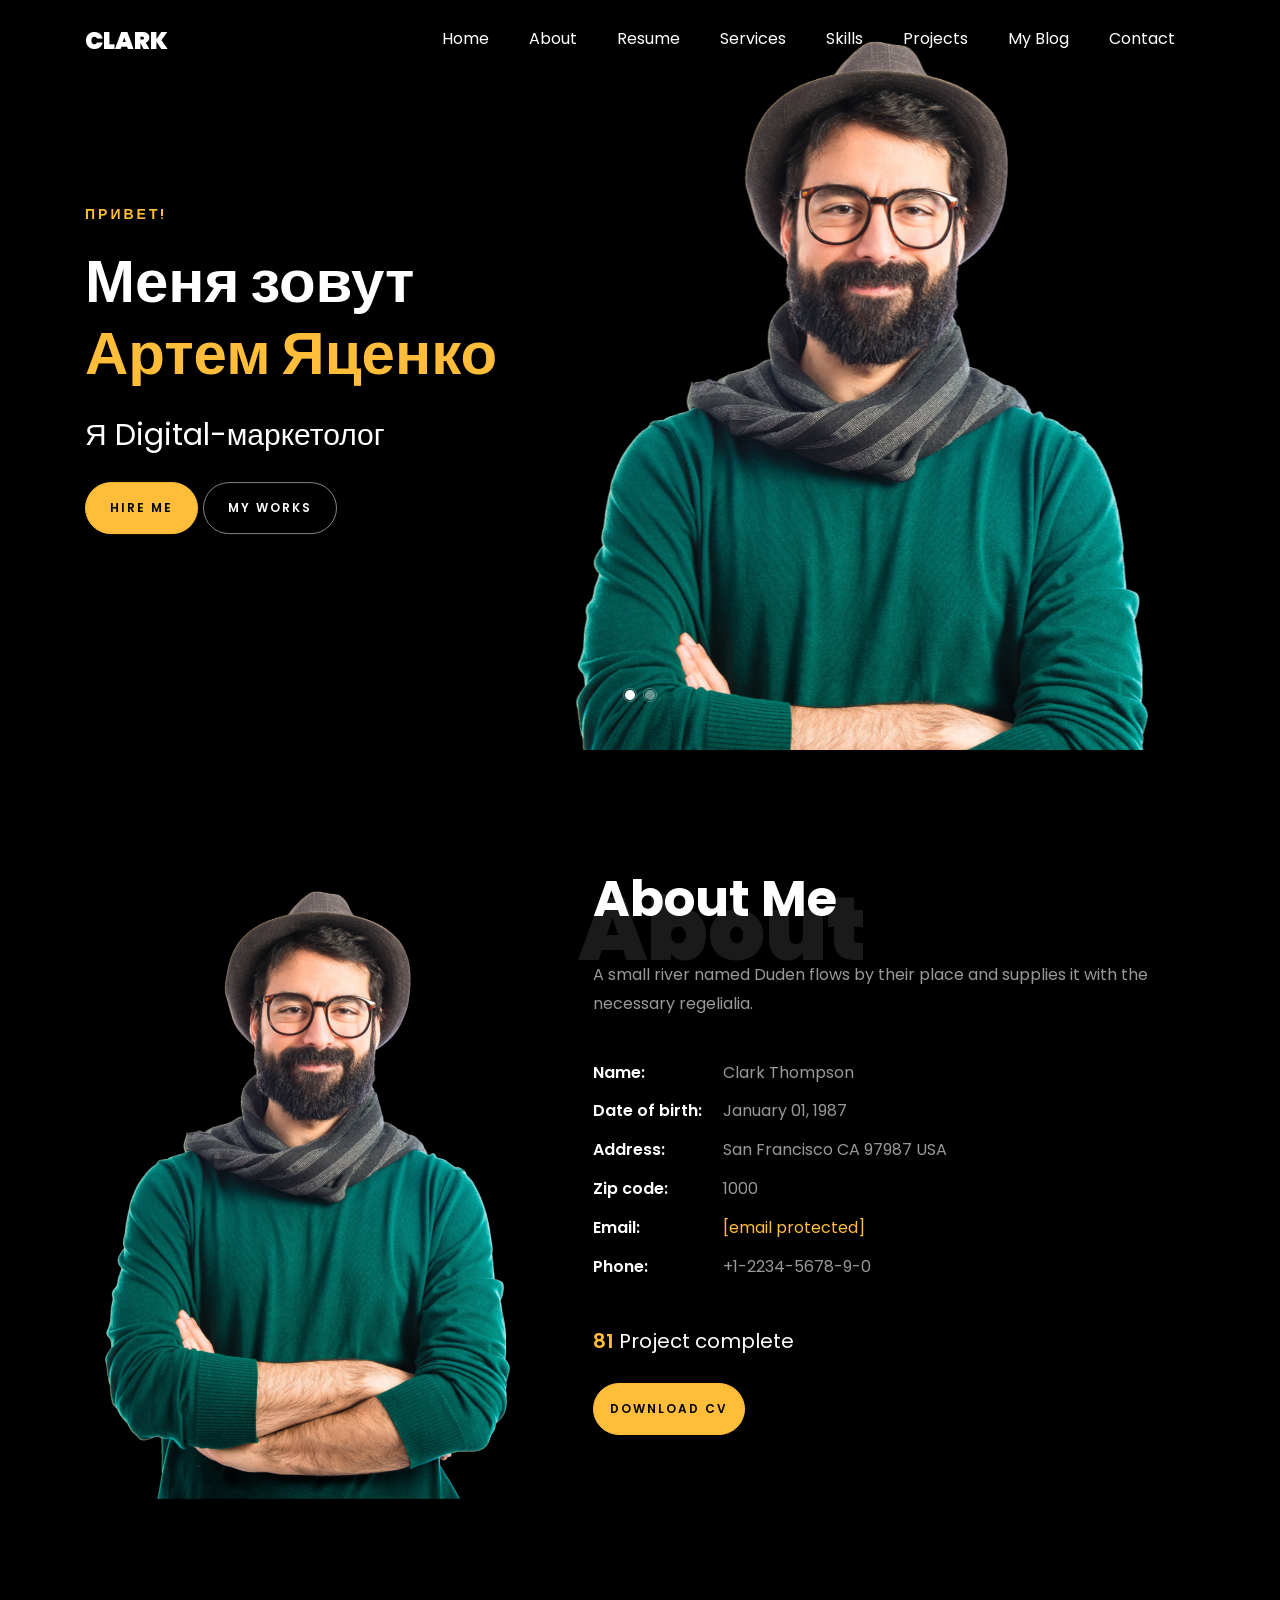
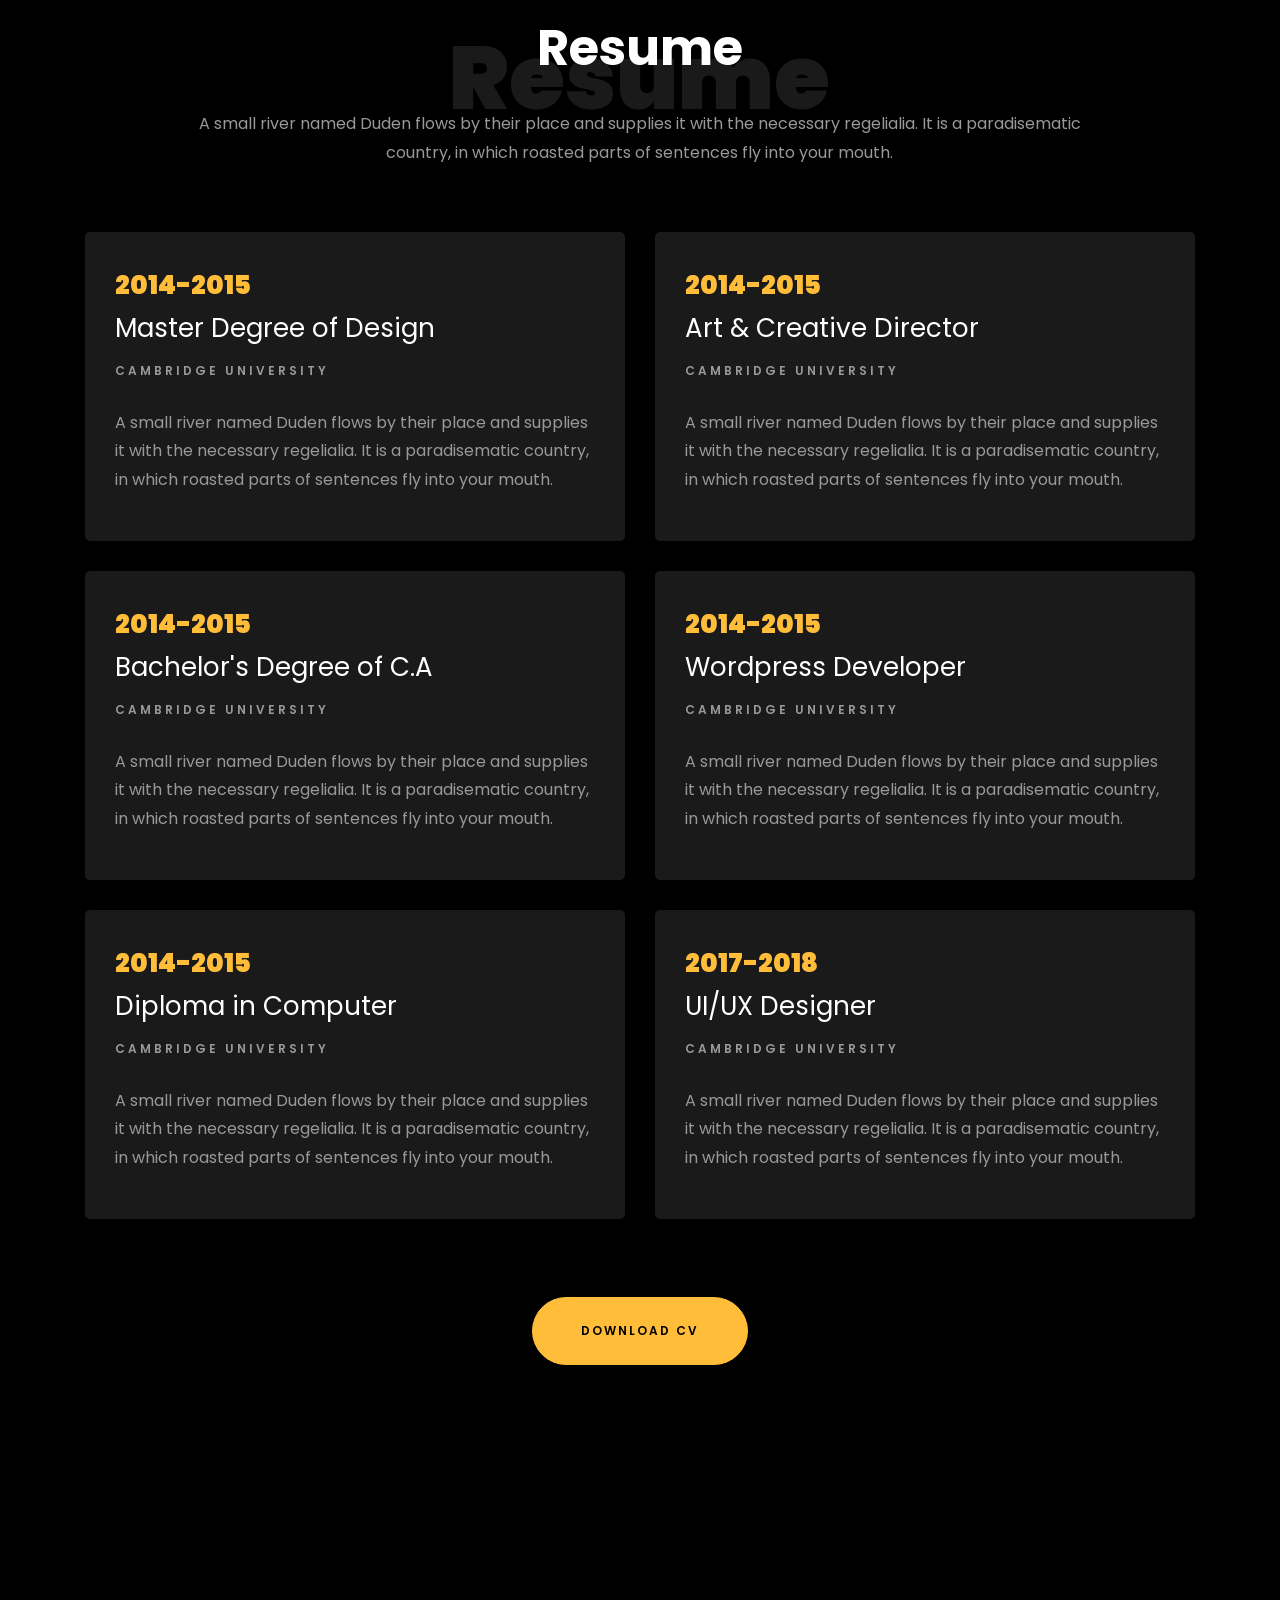
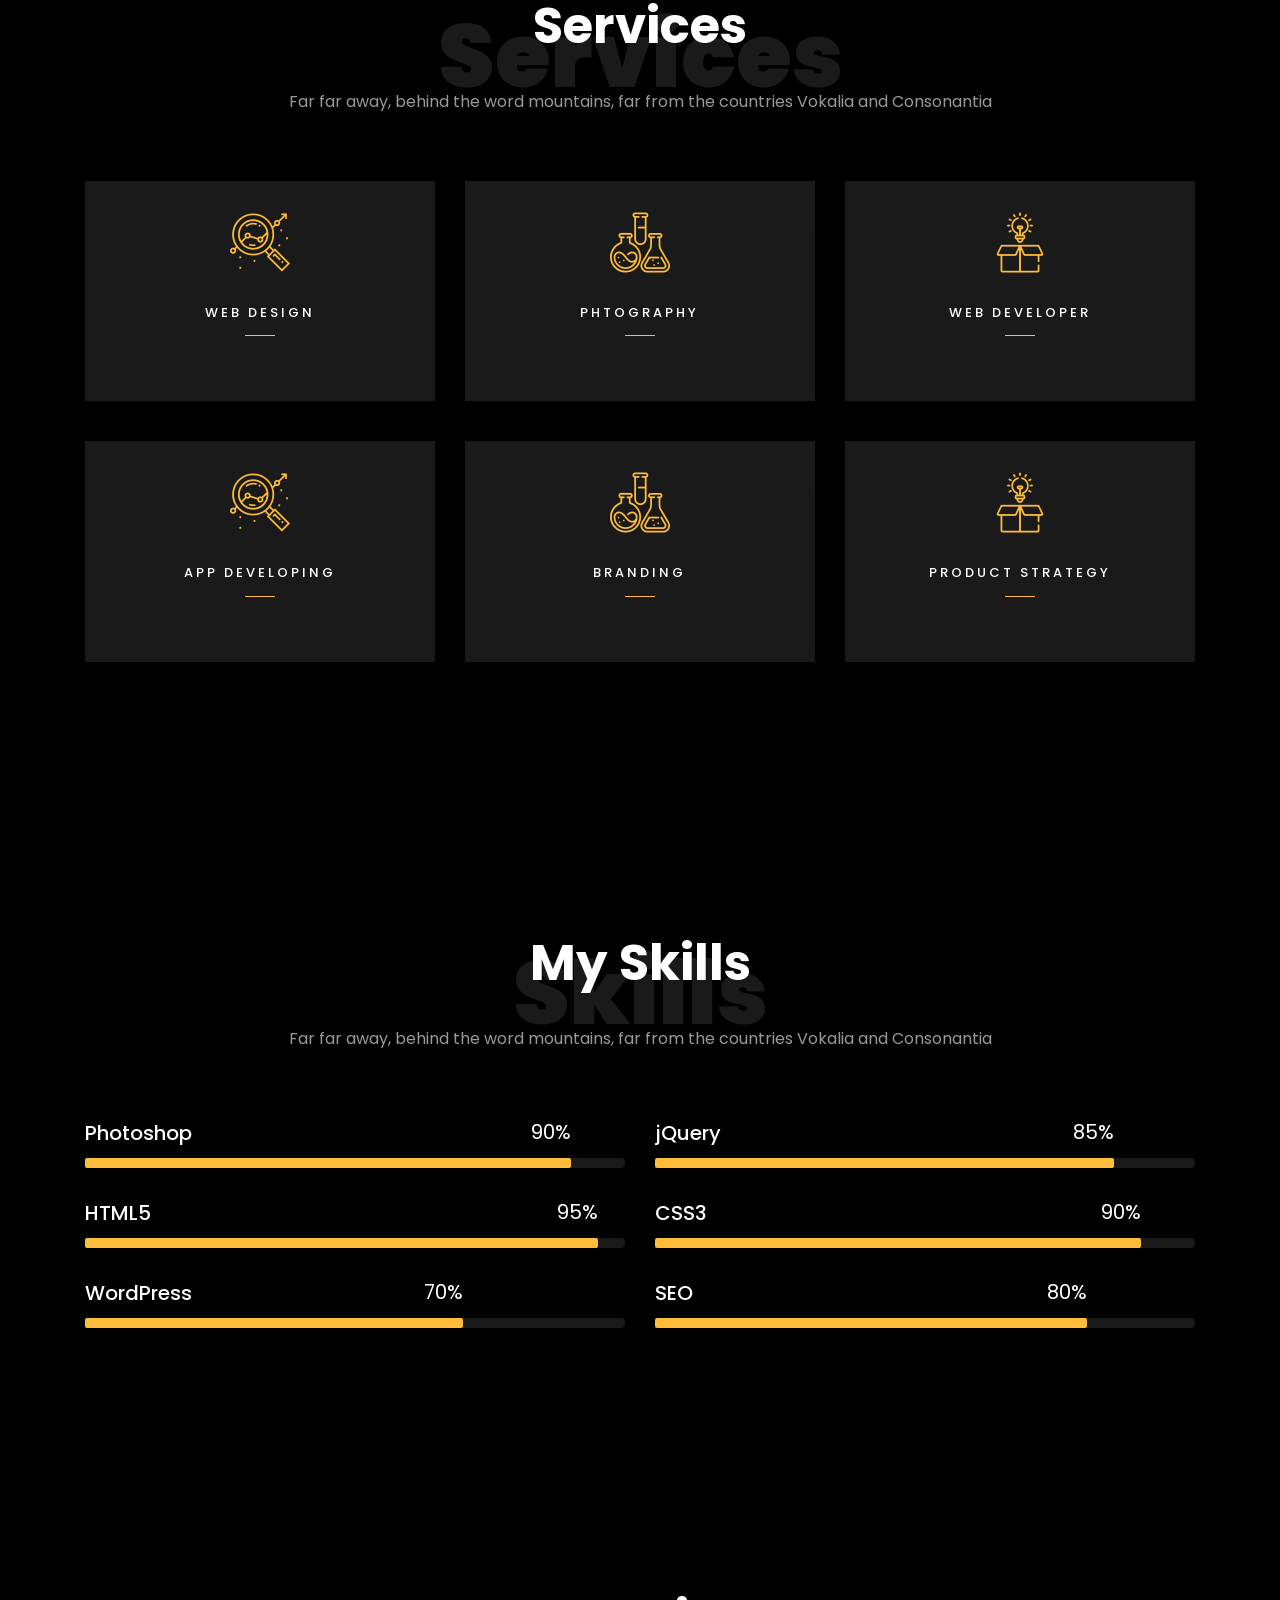
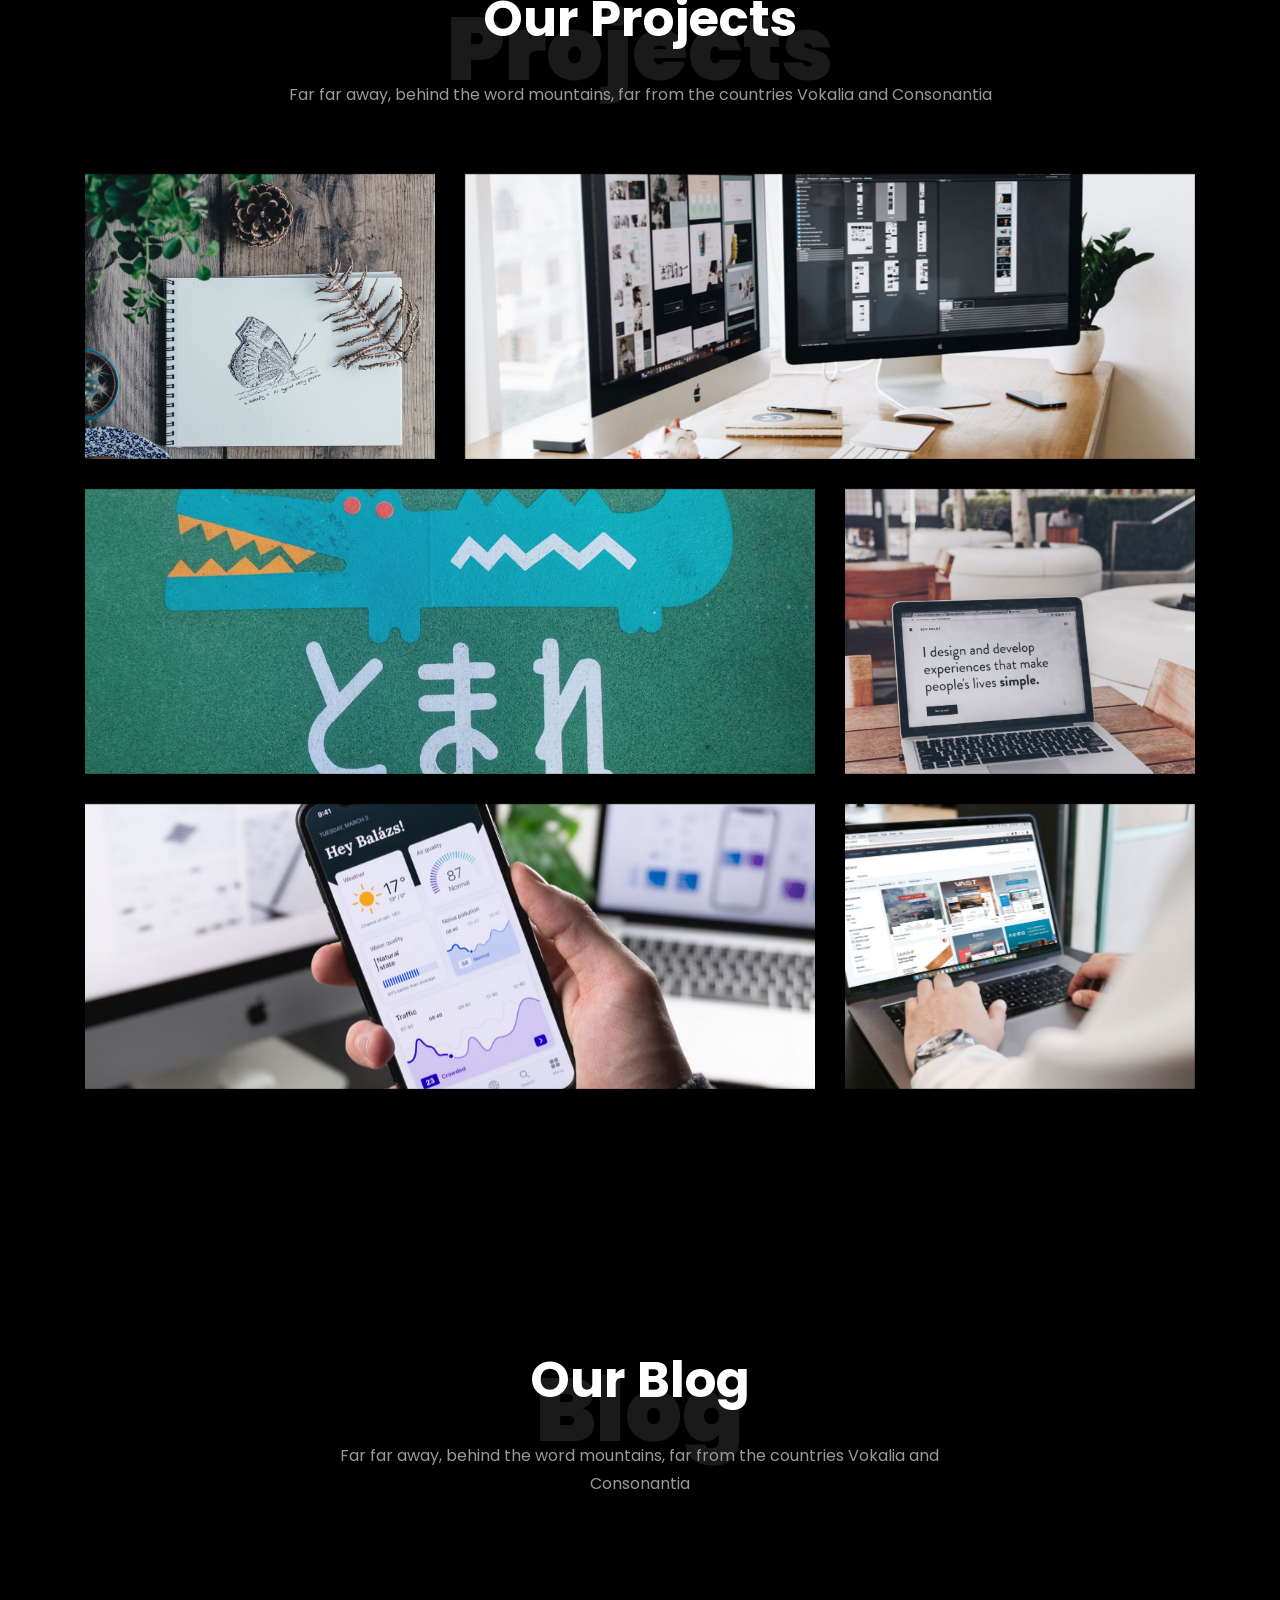
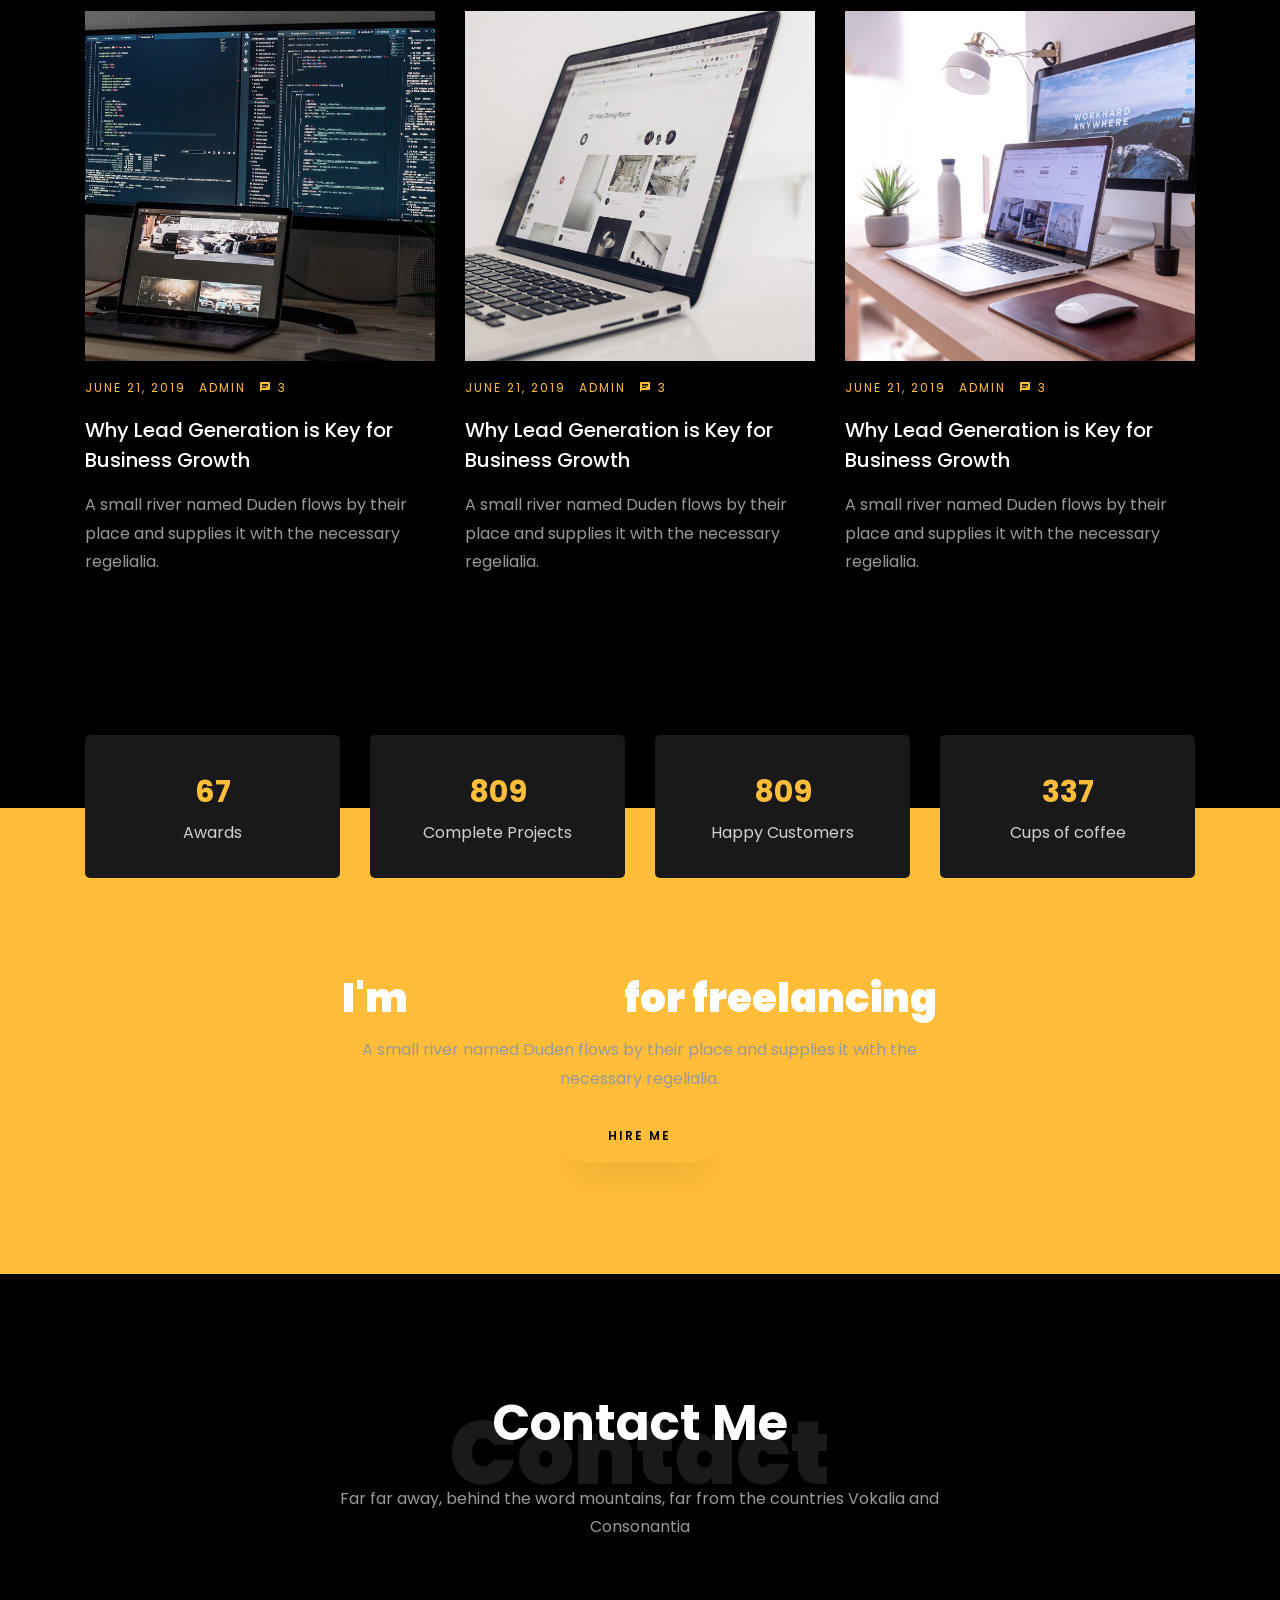
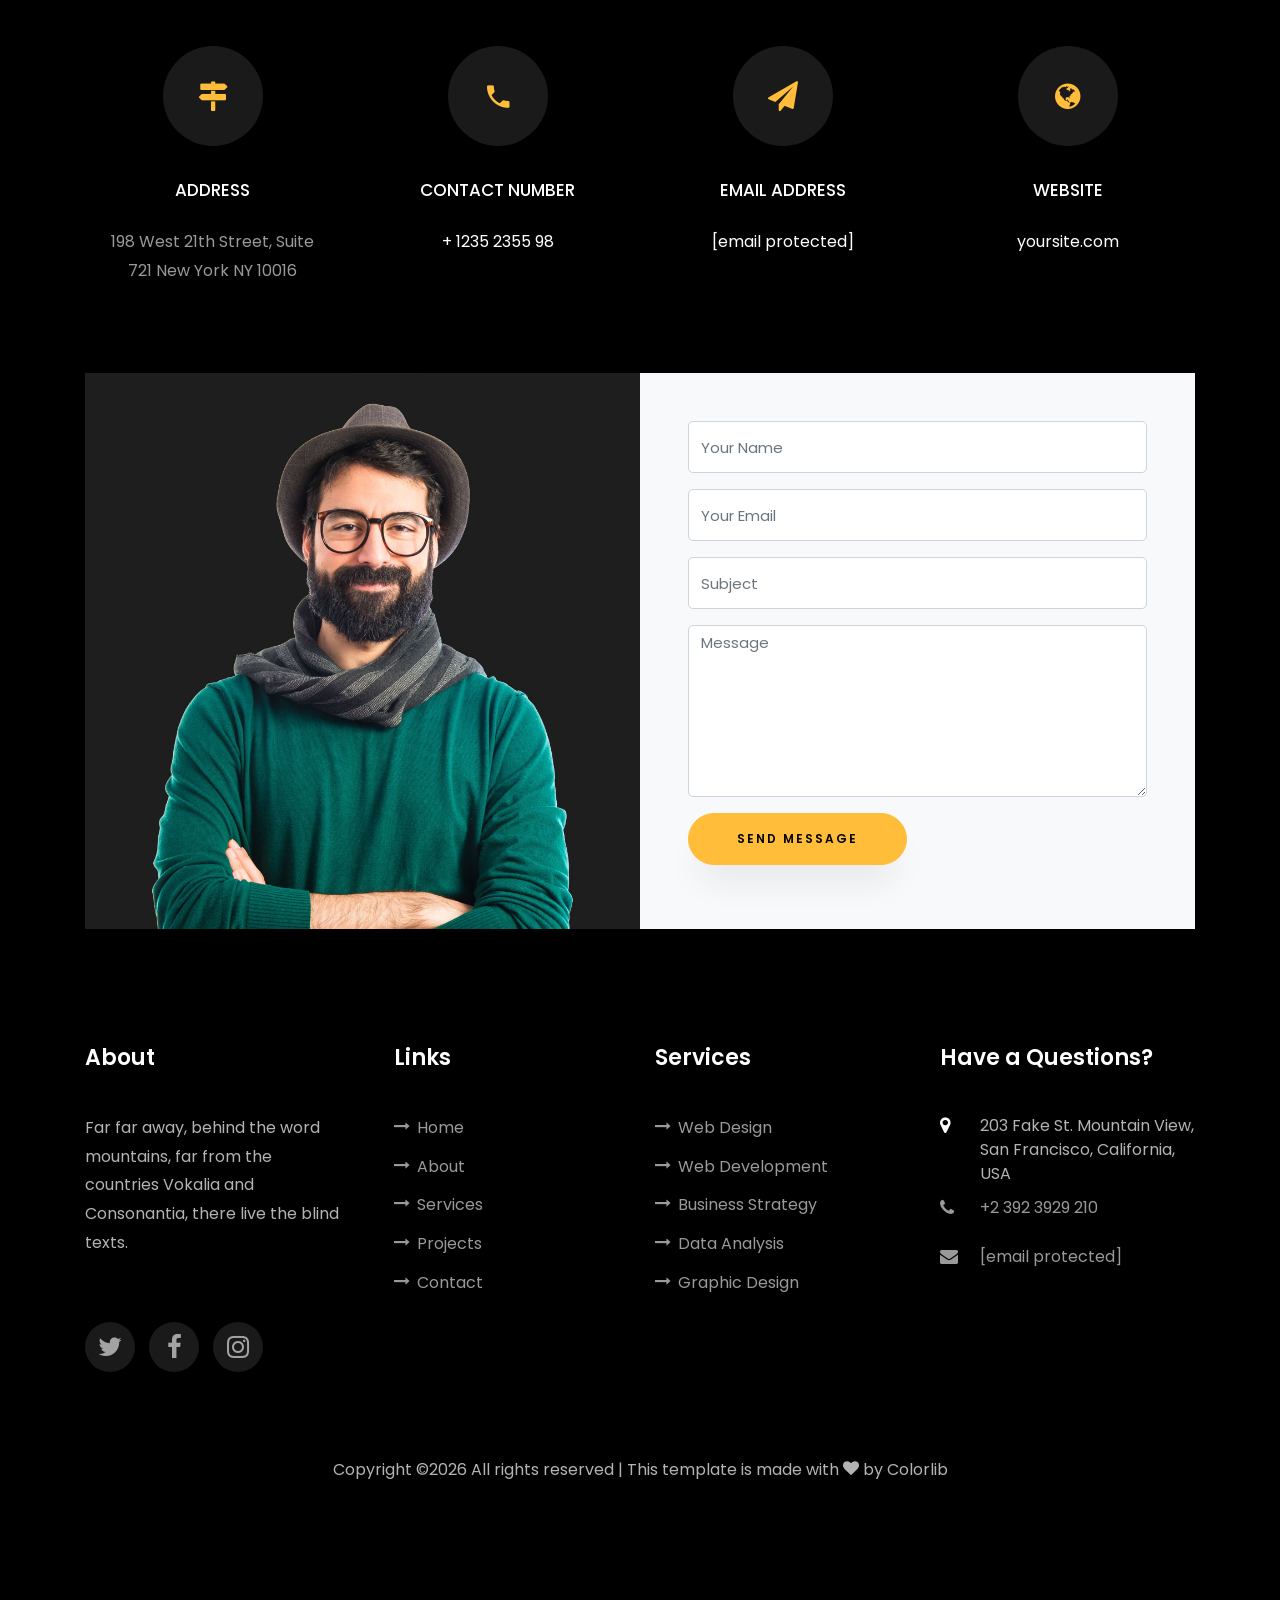
==== index.html @ 1622efba "Add files via upload" ====
<!DOCTYPE html>
<html lang="en">
<head>
<title>Clark - Free Bootstrap 4 Template by Colorlib</title>
<meta charset="utf-8">
<meta name="viewport" content="width=device-width, initial-scale=1, shrink-to-fit=no">
<link href="https://fonts.googleapis.com/css?family=Poppins:100,200,300,400,500,600,700,800,900" rel="stylesheet">
<link rel="stylesheet" href="css/open-iconic-bootstrap.min.css">
<link rel="stylesheet" href="css/animate.css">
<link rel="stylesheet" href="css/owl.carousel.min.css">
<link rel="stylesheet" href="css/owl.theme.default.min.css">
<link rel="stylesheet" href="css/magnific-popup.css">
<link rel="stylesheet" href="css/aos.css">
<link rel="stylesheet" href="css/ionicons.min.css">
<link rel="stylesheet" href="css/flaticon.css">
<link rel="stylesheet" href="css/icomoon.css">
<link rel="stylesheet" href="css/style.css">
</head>
<body data-spy="scroll" data-target=".site-navbar-target" data-offset="300">
<nav class="navbar navbar-expand-lg navbar-dark ftco_navbar ftco-navbar-light site-navbar-target" id="ftco-navbar">
<div class="container">
<a class="navbar-brand" href="/index.html">Clark</a>
<button class="navbar-toggler js-fh5co-nav-toggle fh5co-nav-toggle" type="button" data-toggle="collapse" data-target="#ftco-nav" aria-controls="ftco-nav" aria-expanded="false" aria-label="Toggle navigation">
<span class="oi oi-menu"></span> Menu
</button>
<div class="collapse navbar-collapse" id="ftco-nav">
<ul class="navbar-nav nav ml-auto">
<li class="nav-item"><a href="index.html#home-section" class="nav-link"><span>Home</span></a></li>
<li class="nav-item"><a href="index.html#about-section" class="nav-link"><span>About</span></a></li>
<li class="nav-item"><a href="index.html#resume-section" class="nav-link"><span>Resume</span></a></li>
<li class="nav-item"><a href="index.html#services-section" class="nav-link"><span>Services</span></a></li>
<li class="nav-item"><a href="index.html#skills-section" class="nav-link"><span>Skills</span></a></li>
<li class="nav-item"><a href="index.html#projects-section" class="nav-link"><span>Projects</span></a></li>
<li class="nav-item"><a href="index.html#blog-section" class="nav-link"><span>My Blog</span></a></li>
<li class="nav-item"><a href="index.html#contact-section" class="nav-link"><span>Contact</span></a></li>
</ul>
</div>
</div>
</nav>
<section id="home-section" class="hero">
<div class="home-slider  owl-carousel">
<div class="slider-item ">
<div class="overlay"></div>
<div class="container">
<div class="row d-md-flex no-gutters slider-text align-items-end justify-content-end" data-scrollax-parent="true">
<div class="one-third js-fullheight order-md-last img" style="background-image:url(images/bg_1.png);">
<div class="overlay"></div>
</div>
<div class="one-forth d-flex  align-items-center ftco-animate" data-scrollax=" properties: { translateY: '70%' }">
<div class="text">
<span class="subheading">Привет!</span>
<h1 class="mb-4 mt-3">Меня зовут <span>Артем Яценко</span></h1>
<h2 class="mb-4">Я Digital-маркетолог</h2>
<p><a href="index.html#" class="btn btn-primary py-3 px-4">Hire me</a> <a href="index.html#projects-section" class="btn btn-white btn-outline-white py-3 px-4">My works</a></p>
</div>
</div>
</div>
</div>
</div>
<div class="slider-item">
<div class="overlay"></div>
<div class="container">
<div class="row d-flex no-gutters slider-text align-items-end justify-content-end" data-scrollax-parent="true">
<div class="one-third js-fullheight order-md-last img" style="background-image:url(images/bg_2.png);">
<div class="overlay"></div>
</div>
<div class="one-forth d-flex align-items-center ftco-animate" data-scrollax=" properties: { translateY: '70%' }">
<div class="text">
<span class="subheading">Hello!</span>
<h1 class="mb-4 mt-3">I'm a <span>web designer</span> based in London</h1>
<p><a href="index.html#" class="btn btn-primary py-3 px-4">Hire me</a> <a href="index.html#projects-section" class="btn btn-white btn-outline-white py-3 px-4">My works</a></p>
</div>
</div>
</div>
</div>
</div>
</div>
</section>
<section class="ftco-about img ftco-section ftco-no-pb" id="about-section">
<div class="container">
<div class="row d-flex">
<div class="col-md-6 col-lg-5 d-flex">
<div class="img-about img d-flex align-items-stretch">
<div class="overlay"></div>
<div class="img d-flex align-self-stretch align-items-center" style="background-image:url(images/bg_1.png);">
</div>
</div>
</div>
<div class="col-md-6 col-lg-7 pl-lg-5 pb-5">
<div class="row justify-content-start pb-3">
<div class="col-md-12 heading-section ftco-animate">
<h1 class="big">About</h1>
<h2 class="mb-4">About Me</h2>
<p>A small river named Duden flows by their place and supplies it with the necessary regelialia.</p>
<ul class="about-info mt-4 px-md-0 px-2">
<li class="d-flex"><span>Name:</span> <span>Clark Thompson</span></li>
<li class="d-flex"><span>Date of birth:</span> <span>January 01, 1987</span></li>
<li class="d-flex"><span>Address:</span> <span>San Francisco CA 97987 USA</span></li>
<li class="d-flex"><span>Zip code:</span> <span>1000</span></li>
<li class="d-flex"><span>Email:</span> <span><a href="https://colorlib.com/cdn-cgi/l/email-protection" class="__cf_email__" data-cfemail="fe9d929f8c958a9691938ebe99939f9792d09d9193">[email&#160;protected]</a></span></li>
<li class="d-flex"><span>Phone: </span> <span>+1-2234-5678-9-0</span></li>
</ul>
</div>
</div>
<div class="counter-wrap ftco-animate d-flex mt-md-3">
<div class="text">
<p class="mb-4">
<span class="number" data-number="120">0</span>
<span>Project complete</span>
</p>
<p><a href="index.html#" class="btn btn-primary py-3 px-3">Download CV</a></p>
</div>
</div>
</div>
</div>
</div>
</section>
<section class="ftco-section ftco-no-pb" id="resume-section">
<div class="container">
<div class="row justify-content-center pb-5">
<div class="col-md-10 heading-section text-center ftco-animate">
<h1 class="big big-2">Resume</h1>
<h2 class="mb-4">Resume</h2>
<p>A small river named Duden flows by their place and supplies it with the necessary regelialia. It is a paradisematic country, in which roasted parts of sentences fly into your mouth.</p>
</div>
</div>
<div class="row">
<div class="col-md-6">
<div class="resume-wrap ftco-animate">
<span class="date">2014-2015</span>
<h2>Master Degree of Design</h2>
<span class="position">Cambridge University</span>
<p class="mt-4">A small river named Duden flows by their place and supplies it with the necessary regelialia. It is a paradisematic country, in which roasted parts of sentences fly into your mouth.</p>
</div>
<div class="resume-wrap ftco-animate">
<span class="date">2014-2015</span>
<h2>Bachelor's Degree of C.A</h2>
<span class="position">Cambridge University</span>
<p class="mt-4">A small river named Duden flows by their place and supplies it with the necessary regelialia. It is a paradisematic country, in which roasted parts of sentences fly into your mouth.</p>
</div>
<div class="resume-wrap ftco-animate">
<span class="date">2014-2015</span>
<h2>Diploma in Computer</h2>
<span class="position">Cambridge University</span>
<p class="mt-4">A small river named Duden flows by their place and supplies it with the necessary regelialia. It is a paradisematic country, in which roasted parts of sentences fly into your mouth.</p>
</div>
</div>
<div class="col-md-6">
<div class="resume-wrap ftco-animate">
<span class="date">2014-2015</span>
<h2>Art &amp; Creative Director</h2>
<span class="position">Cambridge University</span>
<p class="mt-4">A small river named Duden flows by their place and supplies it with the necessary regelialia. It is a paradisematic country, in which roasted parts of sentences fly into your mouth.</p>
</div>
<div class="resume-wrap ftco-animate">
<span class="date">2014-2015</span>
<h2>Wordpress Developer</h2>
<span class="position">Cambridge University</span>
<p class="mt-4">A small river named Duden flows by their place and supplies it with the necessary regelialia. It is a paradisematic country, in which roasted parts of sentences fly into your mouth.</p>
</div>
<div class="resume-wrap ftco-animate">
<span class="date">2017-2018</span>
<h2>UI/UX Designer</h2>
<span class="position">Cambridge University</span>
<p class="mt-4">A small river named Duden flows by their place and supplies it with the necessary regelialia. It is a paradisematic country, in which roasted parts of sentences fly into your mouth.</p>
</div>
</div>
</div>
<div class="row justify-content-center mt-5">
<div class="col-md-6 text-center ftco-animate">
<p><a href="index.html#" class="btn btn-primary py-4 px-5">Download CV</a></p>
</div>
</div>
</div>
</section>
<section class="ftco-section" id="services-section">
<div class="container">
<div class="row justify-content-center py-5 mt-5">
<div class="col-md-12 heading-section text-center ftco-animate">
<h1 class="big big-2">Services</h1>
<h2 class="mb-4">Services</h2>
<p>Far far away, behind the word mountains, far from the countries Vokalia and Consonantia</p>
</div>
</div>
<div class="row">
<div class="col-md-4 text-center d-flex ftco-animate">
<a href="index.html#" class="services-1">
<span class="icon">
<i class="flaticon-analysis"></i>
</span>
<div class="desc">
<h3 class="mb-5">Web Design</h3>
</div>
</a>
</div>
<div class="col-md-4 text-center d-flex ftco-animate">
<a href="index.html#" class="services-1">
<span class="icon">
<i class="flaticon-flasks"></i>
</span>
<div class="desc">
<h3 class="mb-5">Phtography</h3>
</div>
</a>
</div>
<div class="col-md-4 text-center d-flex ftco-animate">
<a href="index.html#" class="services-1">
<span class="icon">
<i class="flaticon-ideas"></i>
</span>
<div class="desc">
<h3 class="mb-5">Web Developer</h3>
</div>
</a>
</div>
<div class="col-md-4 text-center d-flex ftco-animate">
<a href="index.html#" class="services-1">
<span class="icon">
<i class="flaticon-analysis"></i>
</span>
<div class="desc">
<h3 class="mb-5">App Developing</h3>
</div>
</a>
</div>
<div class="col-md-4 text-center d-flex ftco-animate">
<a href="index.html#" class="services-1">
<span class="icon">
<i class="flaticon-flasks"></i>
</span>
<div class="desc">
<h3 class="mb-5">Branding</h3>
</div>
</a>
</div>
<div class="col-md-4 text-center d-flex ftco-animate">
<a href="index.html#" class="services-1">
<span class="icon">
<i class="flaticon-ideas"></i>
</span>
<div class="desc">
<h3 class="mb-5">Product Strategy</h3>
</div>
</a>
</div>
</div>
</div>
</section>
<section class="ftco-section" id="skills-section">
<div class="container">
<div class="row justify-content-center pb-5">
<div class="col-md-12 heading-section text-center ftco-animate">
<h1 class="big big-2">Skills</h1>
<h2 class="mb-4">My Skills</h2>
<p>Far far away, behind the word mountains, far from the countries Vokalia and Consonantia</p>
</div>
</div>
<div class="row">
<div class="col-md-6 animate-box">
<div class="progress-wrap ftco-animate">
<h3>Photoshop</h3>
<div class="progress">
<div class="progress-bar color-1" role="progressbar" aria-valuenow="90" aria-valuemin="0" aria-valuemax="100" style="width:90%">
<span>90%</span>
</div>
</div>
</div>
</div>
<div class="col-md-6 animate-box">
<div class="progress-wrap ftco-animate">
<h3>jQuery</h3>
<div class="progress">
<div class="progress-bar color-2" role="progressbar" aria-valuenow="85" aria-valuemin="0" aria-valuemax="100" style="width:85%">
<span>85%</span>
</div>
</div>
</div>
</div>
<div class="col-md-6 animate-box">
<div class="progress-wrap ftco-animate">
<h3>HTML5</h3>
<div class="progress">
<div class="progress-bar color-3" role="progressbar" aria-valuenow="95" aria-valuemin="0" aria-valuemax="100" style="width:95%">
<span>95%</span>
</div>
</div>
</div>
</div>
<div class="col-md-6 animate-box">
<div class="progress-wrap ftco-animate">
<h3>CSS3</h3>
<div class="progress">
<div class="progress-bar color-4" role="progressbar" aria-valuenow="90" aria-valuemin="0" aria-valuemax="100" style="width:90%">
<span>90%</span>
</div>
</div>
</div>
</div>
<div class="col-md-6 animate-box">
<div class="progress-wrap ftco-animate">
<h3>WordPress</h3>
<div class="progress">
<div class="progress-bar color-5" role="progressbar" aria-valuenow="70" aria-valuemin="0" aria-valuemax="100" style="width:70%">
<span>70%</span>
</div>
</div>
</div>
</div>
<div class="col-md-6 animate-box">
<div class="progress-wrap ftco-animate">
<h3>SEO</h3>
<div class="progress">
<div class="progress-bar color-6" role="progressbar" aria-valuenow="80" aria-valuemin="0" aria-valuemax="100" style="width:80%">
<span>80%</span>
</div>
</div>
</div>
</div>
</div>
</div>
</section>
<section class="ftco-section ftco-project" id="projects-section">
<div class="container">
<div class="row justify-content-center pb-5">
<div class="col-md-12 heading-section text-center ftco-animate">
<h1 class="big big-2">Projects</h1>
<h2 class="mb-4">Our Projects</h2>
<p>Far far away, behind the word mountains, far from the countries Vokalia and Consonantia</p>
</div>
</div>
<div class="row">
<div class="col-md-4">
<div class="project img ftco-animate d-flex justify-content-center align-items-center" style="background-image: url(images/project-4.jpg);">
<div class="overlay"></div>
<div class="text text-center p-4">
<h3><a href="index.html#">Branding &amp; Illustration Design</a></h3>
<span>Web Design</span>
</div>
</div>
</div>
<div class="col-md-8">
<div class="project img ftco-animate d-flex justify-content-center align-items-center" style="background-image: url(images/project-5.jpg);">
<div class="overlay"></div>
<div class="text text-center p-4">
<h3><a href="index.html#">Branding &amp; Illustration Design</a></h3>
<span>Web Design</span>
</div>
</div>
</div>
<div class="col-md-8">
<div class="project img ftco-animate d-flex justify-content-center align-items-center" style="background-image: url(images/project-1.jpg);">
<div class="overlay"></div>
<div class="text text-center p-4">
<h3><a href="index.html#">Branding &amp; Illustration Design</a></h3>
<span>Web Design</span>
</div>
</div>
<div class="project img ftco-animate d-flex justify-content-center align-items-center" style="background-image: url(images/project-6.jpg);">
<div class="overlay"></div>
<div class="text text-center p-4">
<h3><a href="index.html#">Branding &amp; Illustration Design</a></h3>
<span>Web Design</span>
</div>
</div>
</div>
<div class="col-md-4">
<div class="row">
<div class="col-md-12">
<div class="project img ftco-animate d-flex justify-content-center align-items-center" style="background-image: url(images/project-2.jpg);">
<div class="overlay"></div>
<div class="text text-center p-4">
<h3><a href="index.html#">Branding &amp; Illustration Design</a></h3>
<span>Web Design</span>
</div>
</div>
</div>
<div class="col-md-12">
<div class="project img ftco-animate d-flex justify-content-center align-items-center" style="background-image: url(images/project-3.jpg);">
<div class="overlay"></div>
<div class="text text-center p-4">
<h3><a href="index.html#">Branding &amp; Illustration Design</a></h3>
<span>Web Design</span>
</div>
</div>
</div>
</div>
</div>
</div>
</div>
</section>
<section class="ftco-section" id="blog-section">
<div class="container">
<div class="row justify-content-center mb-5 pb-5">
<div class="col-md-7 heading-section text-center ftco-animate">
<h1 class="big big-2">Blog</h1>
<h2 class="mb-4">Our Blog</h2>
<p>Far far away, behind the word mountains, far from the countries Vokalia and Consonantia</p>
</div>
</div>
<div class="row d-flex">
<div class="col-md-4 d-flex ftco-animate">
<div class="blog-entry justify-content-end">
<a href="https://colorlib.com/preview/theme/clark/single.html" class="block-20" style="background-image: url('images/image_1.jpg');">
</a>
<div class="text mt-3 float-right d-block">
<div class="d-flex align-items-center mb-3 meta">
<p class="mb-0">
<span class="mr-2">June 21, 2019</span>
<a href="index.html#" class="mr-2">Admin</a>
<a href="index.html#" class="meta-chat"><span class="icon-chat"></span> 3</a>
</p>
</div>
<h3 class="heading"><a href="https://colorlib.com/preview/theme/clark/single.html">Why Lead Generation is Key for Business Growth</a></h3>
<p>A small river named Duden flows by their place and supplies it with the necessary regelialia.</p>
</div>
</div>
</div>
<div class="col-md-4 d-flex ftco-animate">
<div class="blog-entry justify-content-end">
<a href="https://colorlib.com/preview/theme/clark/single.html" class="block-20" style="background-image: url('images/image_2.jpg');">
</a>
<div class="text mt-3 float-right d-block">
<div class="d-flex align-items-center mb-3 meta">
<p class="mb-0">
<span class="mr-2">June 21, 2019</span>
<a href="index.html#" class="mr-2">Admin</a>
<a href="index.html#" class="meta-chat"><span class="icon-chat"></span> 3</a>
</p>
</div>
<h3 class="heading"><a href="https://colorlib.com/preview/theme/clark/single.html">Why Lead Generation is Key for Business Growth</a></h3>
<p>A small river named Duden flows by their place and supplies it with the necessary regelialia.</p>
</div>
</div>
</div>
<div class="col-md-4 d-flex ftco-animate">
<div class="blog-entry">
<a href="https://colorlib.com/preview/theme/clark/single.html" class="block-20" style="background-image: url('images/image_3.jpg');">
</a>
<div class="text mt-3 float-right d-block">
<div class="d-flex align-items-center mb-3 meta">
<p class="mb-0">
<span class="mr-2">June 21, 2019</span>
<a href="index.html#" class="mr-2">Admin</a>
<a href="index.html#" class="meta-chat"><span class="icon-chat"></span> 3</a>
</p>
</div>
<h3 class="heading"><a href="https://colorlib.com/preview/theme/clark/single.html">Why Lead Generation is Key for Business Growth</a></h3>
<p>A small river named Duden flows by their place and supplies it with the necessary regelialia.</p>
</div>
</div>
</div>
</div>
</div>
</section>
<section class="ftco-section ftco-no-pt ftco-no-pb ftco-counter img" id="section-counter">
<div class="container">
<div class="row d-md-flex align-items-center">
<div class="col-md d-flex justify-content-center counter-wrap ftco-animate">
<div class="block-18">
<div class="text">
<strong class="number" data-number="100">0</strong>
<span>Awards</span>
</div>
</div>
</div>
<div class="col-md d-flex justify-content-center counter-wrap ftco-animate">
<div class="block-18">
<div class="text">
<strong class="number" data-number="1200">0</strong>
<span>Complete Projects</span>
</div>
</div>
</div>
<div class="col-md d-flex justify-content-center counter-wrap ftco-animate">
<div class="block-18">
<div class="text">
<strong class="number" data-number="1200">0</strong>
<span>Happy Customers</span>
</div>
</div>
</div>
<div class="col-md d-flex justify-content-center counter-wrap ftco-animate">
<div class="block-18">
<div class="text">
<strong class="number" data-number="500">0</strong>
<span>Cups of coffee</span>
</div>
</div>
</div>
</div>
</div>
</section>
<section class="ftco-section ftco-hireme img margin-top" style="background-image: url(images/bg_1.jpg)">
<div class="container">
<div class="row justify-content-center">
<div class="col-md-7 ftco-animate text-center">
<h2>I'm <span>Available</span> for freelancing</h2>
<p>A small river named Duden flows by their place and supplies it with the necessary regelialia.</p>
<p class="mb-0"><a href="index.html#" class="btn btn-primary py-3 px-5">Hire me</a></p>
</div>
</div>
</div>
</section>
<section class="ftco-section contact-section ftco-no-pb" id="contact-section">
<div class="container">
<div class="row justify-content-center mb-5 pb-3">
<div class="col-md-7 heading-section text-center ftco-animate">
<h1 class="big big-2">Contact</h1>
<h2 class="mb-4">Contact Me</h2>
<p>Far far away, behind the word mountains, far from the countries Vokalia and Consonantia</p>
</div>
</div>
<div class="row d-flex contact-info mb-5">
<div class="col-md-6 col-lg-3 d-flex ftco-animate">
<div class="align-self-stretch box p-4 text-center">
<div class="icon d-flex align-items-center justify-content-center">
<span class="icon-map-signs"></span>
</div>
<h3 class="mb-4">Address</h3>
<p>198 West 21th Street, Suite 721 New York NY 10016</p>
</div>
</div>
<div class="col-md-6 col-lg-3 d-flex ftco-animate">
<div class="align-self-stretch box p-4 text-center">
<div class="icon d-flex align-items-center justify-content-center">
<span class="icon-phone2"></span>
</div>
<h3 class="mb-4">Contact Number</h3>
<p><a href="tel://1234567920">+ 1235 2355 98</a></p>
</div>
</div>
<div class="col-md-6 col-lg-3 d-flex ftco-animate">
<div class="align-self-stretch box p-4 text-center">
<div class="icon d-flex align-items-center justify-content-center">
<span class="icon-paper-plane"></span>
</div>
<h3 class="mb-4">Email Address</h3>
<p><a href="https://colorlib.com/cdn-cgi/l/email-protection#cea7a0a8a18eb7a1bbbcbda7baabe0ada1a3"><span class="__cf_email__" data-cfemail="6c05020a032c1503191e1f051809420f0301">[email&#160;protected]</span></a></p>
</div>
</div>
<div class="col-md-6 col-lg-3 d-flex ftco-animate">
<div class="align-self-stretch box p-4 text-center">
<div class="icon d-flex align-items-center justify-content-center">
<span class="icon-globe"></span>
</div>
<h3 class="mb-4">Website</h3>
<p><a href="index.html#">yoursite.com</a></p>
</div>
</div>
</div>
<div class="row no-gutters block-9">
<div class="col-md-6 order-md-last d-flex">
<form action="index.html#" class="bg-light p-4 p-md-5 contact-form">
<div class="form-group">
<input type="text" class="form-control" placeholder="Your Name">
</div>
<div class="form-group">
<input type="text" class="form-control" placeholder="Your Email">
</div>
<div class="form-group">
<input type="text" class="form-control" placeholder="Subject">
</div>
<div class="form-group">
<textarea name="" id="" cols="30" rows="7" class="form-control" placeholder="Message"></textarea>
</div>
<div class="form-group">
<input type="submit" value="Send Message" class="btn btn-primary py-3 px-5">
</div>
</form>
</div>
<div class="col-md-6 d-flex">
<div class="img" style="background-image: url(images/about.jpg);"></div>
</div>
</div>
</div>
</section>
<footer class="ftco-footer ftco-section">
<div class="container">
<div class="row mb-5">
<div class="col-md">
<div class="ftco-footer-widget mb-4">
<h2 class="ftco-heading-2">About</h2>
<p>Far far away, behind the word mountains, far from the countries Vokalia and Consonantia, there live the blind texts.</p>
<ul class="ftco-footer-social list-unstyled float-md-left float-lft mt-5">
<li class="ftco-animate"><a href="index.html#"><span class="icon-twitter"></span></a></li>
<li class="ftco-animate"><a href="index.html#"><span class="icon-facebook"></span></a></li>
<li class="ftco-animate"><a href="index.html#"><span class="icon-instagram"></span></a></li>
</ul>
</div>
</div>
<div class="col-md">
<div class="ftco-footer-widget mb-4 ml-md-4">
<h2 class="ftco-heading-2">Links</h2>
<ul class="list-unstyled">
<li><a href="index.html#"><span class="icon-long-arrow-right mr-2"></span>Home</a></li>
<li><a href="index.html#"><span class="icon-long-arrow-right mr-2"></span>About</a></li>
<li><a href="index.html#"><span class="icon-long-arrow-right mr-2"></span>Services</a></li>
<li><a href="index.html#"><span class="icon-long-arrow-right mr-2"></span>Projects</a></li>
<li><a href="index.html#"><span class="icon-long-arrow-right mr-2"></span>Contact</a></li>
</ul>
</div>
</div>
<div class="col-md">
<div class="ftco-footer-widget mb-4">
<h2 class="ftco-heading-2">Services</h2>
<ul class="list-unstyled">
<li><a href="index.html#"><span class="icon-long-arrow-right mr-2"></span>Web Design</a></li>
<li><a href="index.html#"><span class="icon-long-arrow-right mr-2"></span>Web Development</a></li>
<li><a href="index.html#"><span class="icon-long-arrow-right mr-2"></span>Business Strategy</a></li>
<li><a href="index.html#"><span class="icon-long-arrow-right mr-2"></span>Data Analysis</a></li>
<li><a href="index.html#"><span class="icon-long-arrow-right mr-2"></span>Graphic Design</a></li>
</ul>
</div>
</div>
<div class="col-md">
<div class="ftco-footer-widget mb-4">
<h2 class="ftco-heading-2">Have a Questions?</h2>
<div class="block-23 mb-3">
<ul>
<li><span class="icon icon-map-marker"></span><span class="text">203 Fake St. Mountain View, San Francisco, California, USA</span></li>
<li><a href="index.html#"><span class="icon icon-phone"></span><span class="text">+2 392 3929 210</span></a></li>
<li><a href="index.html#"><span class="icon icon-envelope"></span><span class="text"><span class="__cf_email__" data-cfemail="147d7a727b546d7b6166707b79757d7a3a777b79">[email&#160;protected]</span></span></a></li>
</ul>
</div>
</div>
</div>
</div>
<div class="row">
<div class="col-md-12 text-center">
<p>
Copyright &copy;<script data-cfasync="false" src="../../../cdn-cgi/scripts/5c5dd728/cloudflare-static/email-decode.min.js"></script><script>document.write(new Date().getFullYear());</script> All rights reserved | This template is made with <i class="icon-heart color-danger" aria-hidden="true"></i> by <a href="https://colorlib.com" target="_blank">Colorlib</a>
</p>
</div>
</div>
</div>
</footer>

<div id="ftco-loader" class="show fullscreen"><svg class="circular" width="48px" height="48px"><circle class="path-bg" cx="24" cy="24" r="22" fill="none" stroke-width="4" stroke="#eeeeee" /><circle class="path" cx="24" cy="24" r="22" fill="none" stroke-width="4" stroke-miterlimit="10" stroke="#F96D00" /></svg></div>
<script src="js/jquery.min.js"></script>
<script src="js/jquery-migrate-3.0.1.min.js"></script>
<script src="js/popper.min.js"></script>
<script src="js/bootstrap.min.js"></script>
<script src="js/jquery.easing.1.3.js"></script>
<script src="js/jquery.waypoints.min.js"></script>
<script src="js/jquery.stellar.min.js"></script>
<script src="js/owl.carousel.min.js"></script>
<script src="js/jquery.magnific-popup.min.js"></script>
<script src="js/aos.js"></script>
<script src="js/jquery.animateNumber.min.js"></script>
<script src="js/scrollax.min.js"></script>
<script src="js/main.js"></script>

<script async src="https://www.googletagmanager.com/gtag/js?id=UA-23581568-13"></script>
<script>
  window.dataLayer = window.dataLayer || [];
  function gtag(){dataLayer.push(arguments);}
  gtag('js', new Date());

  gtag('config', 'UA-23581568-13');
</script>
</body>
</html>
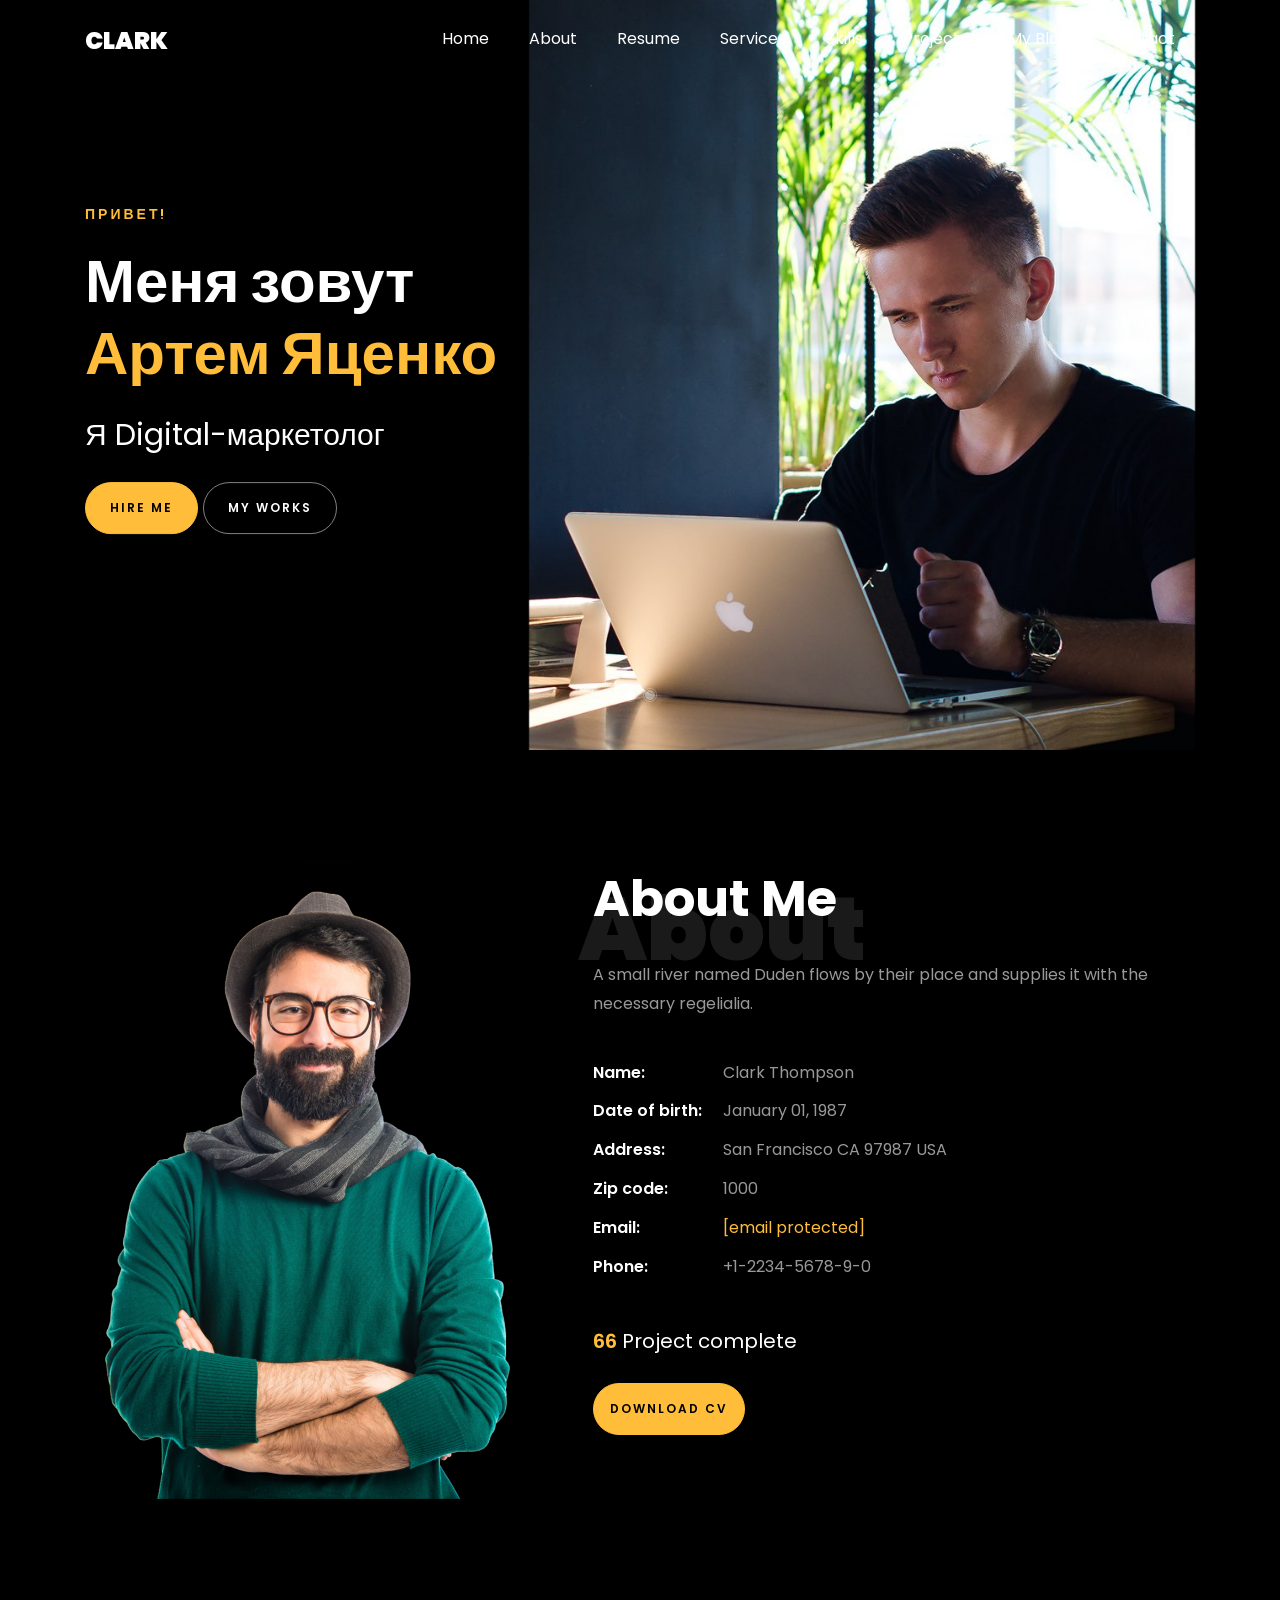
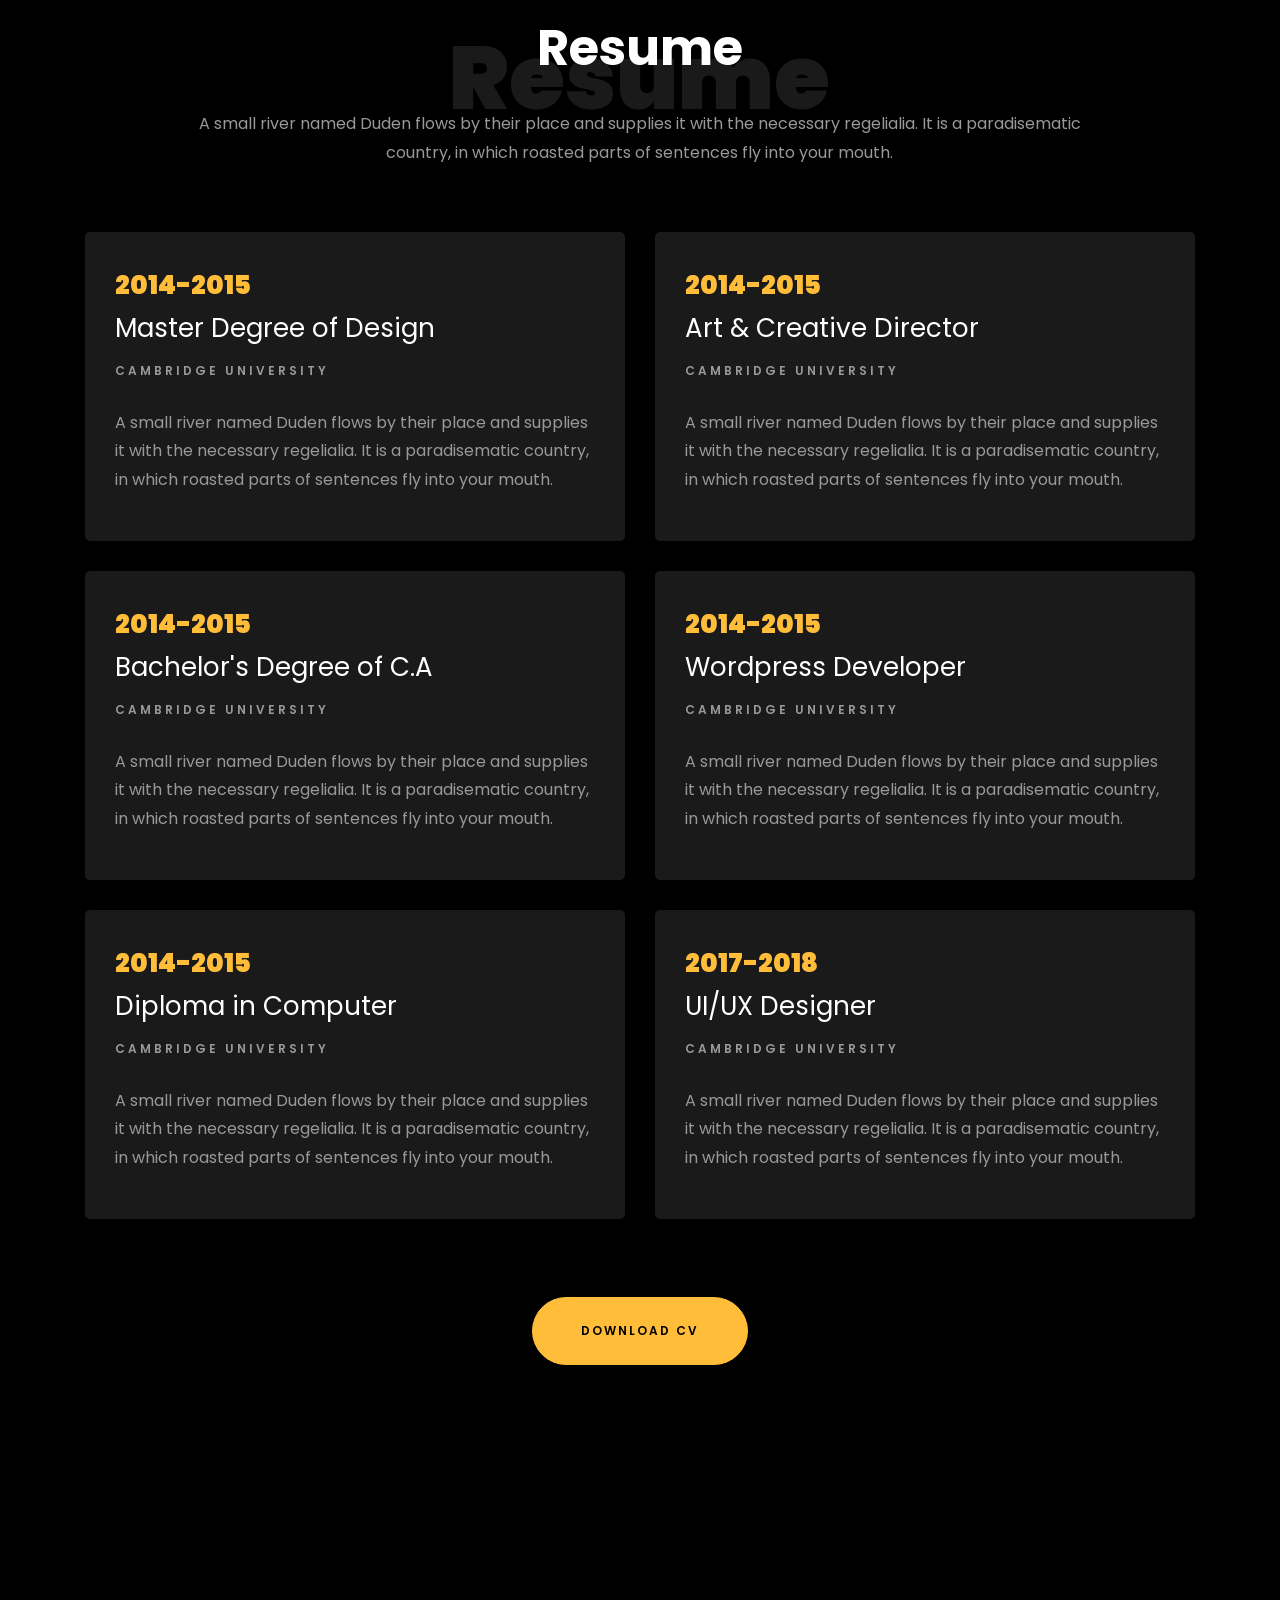
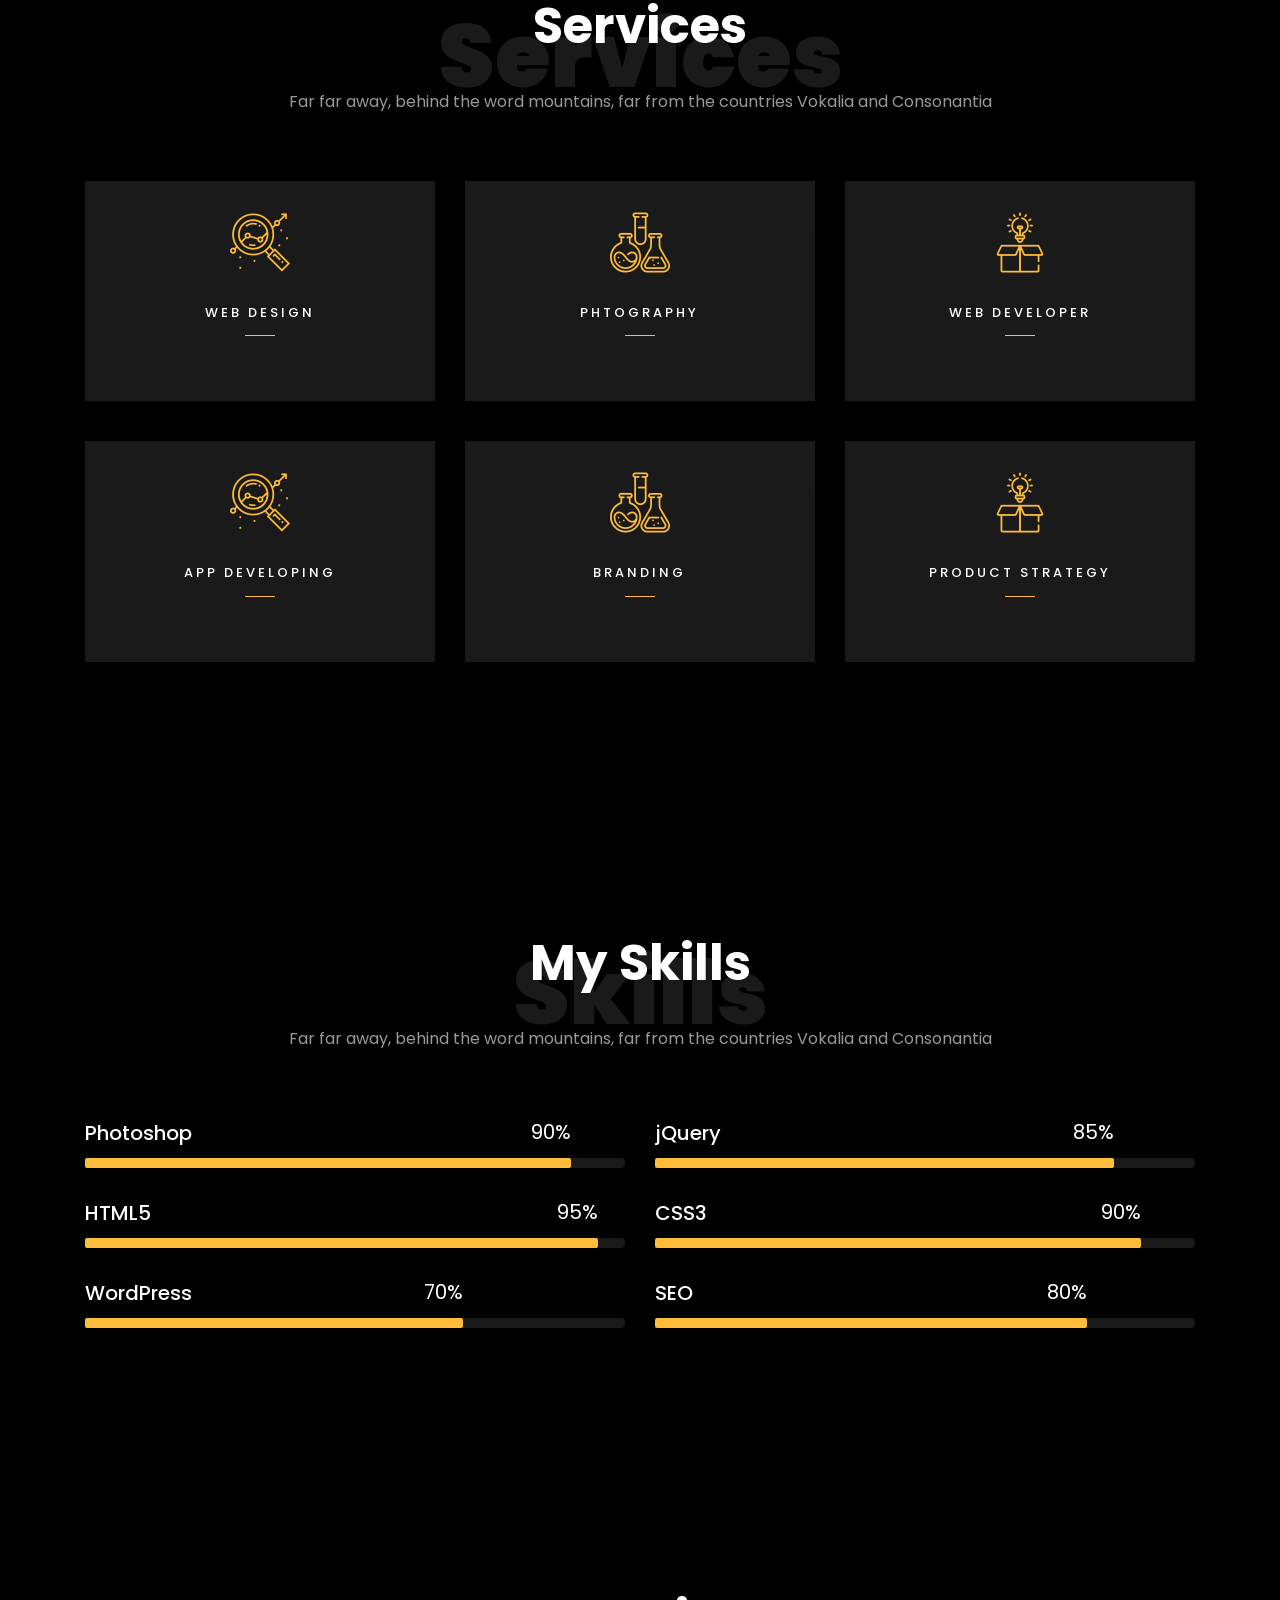
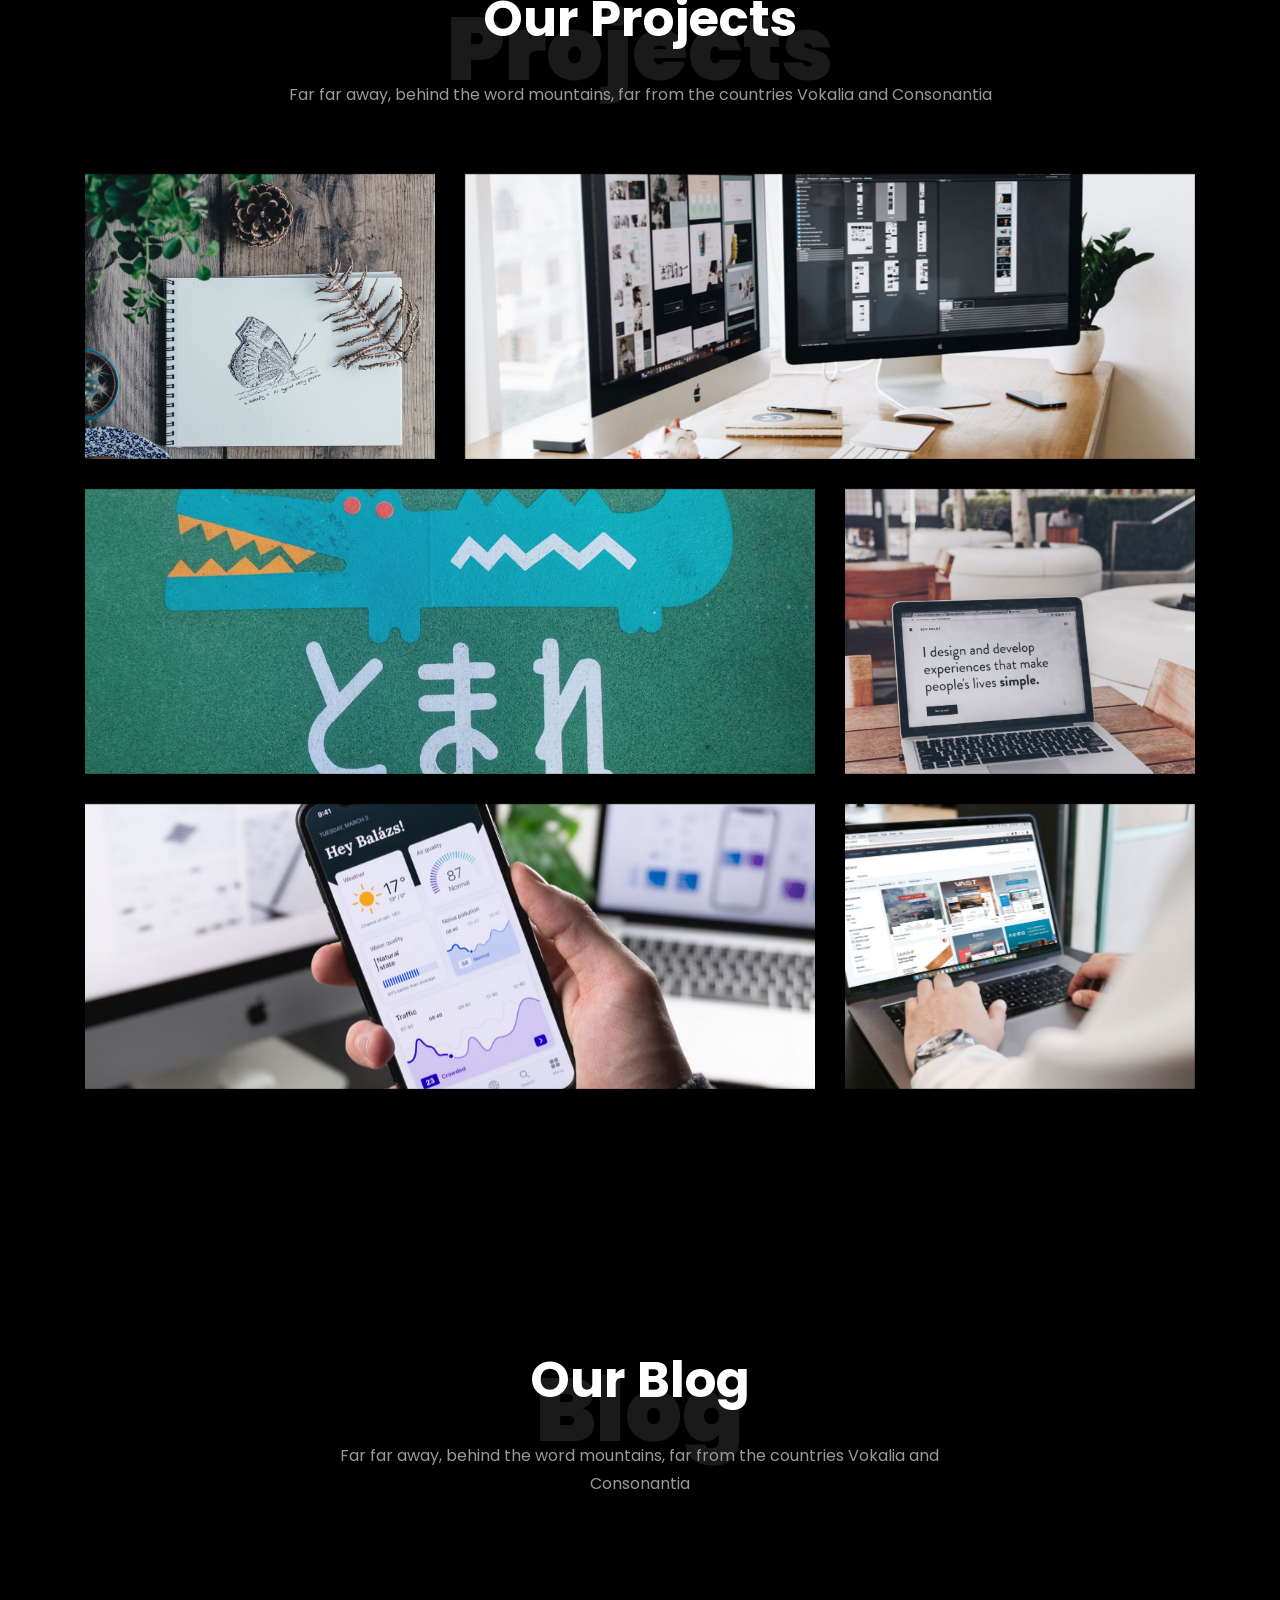
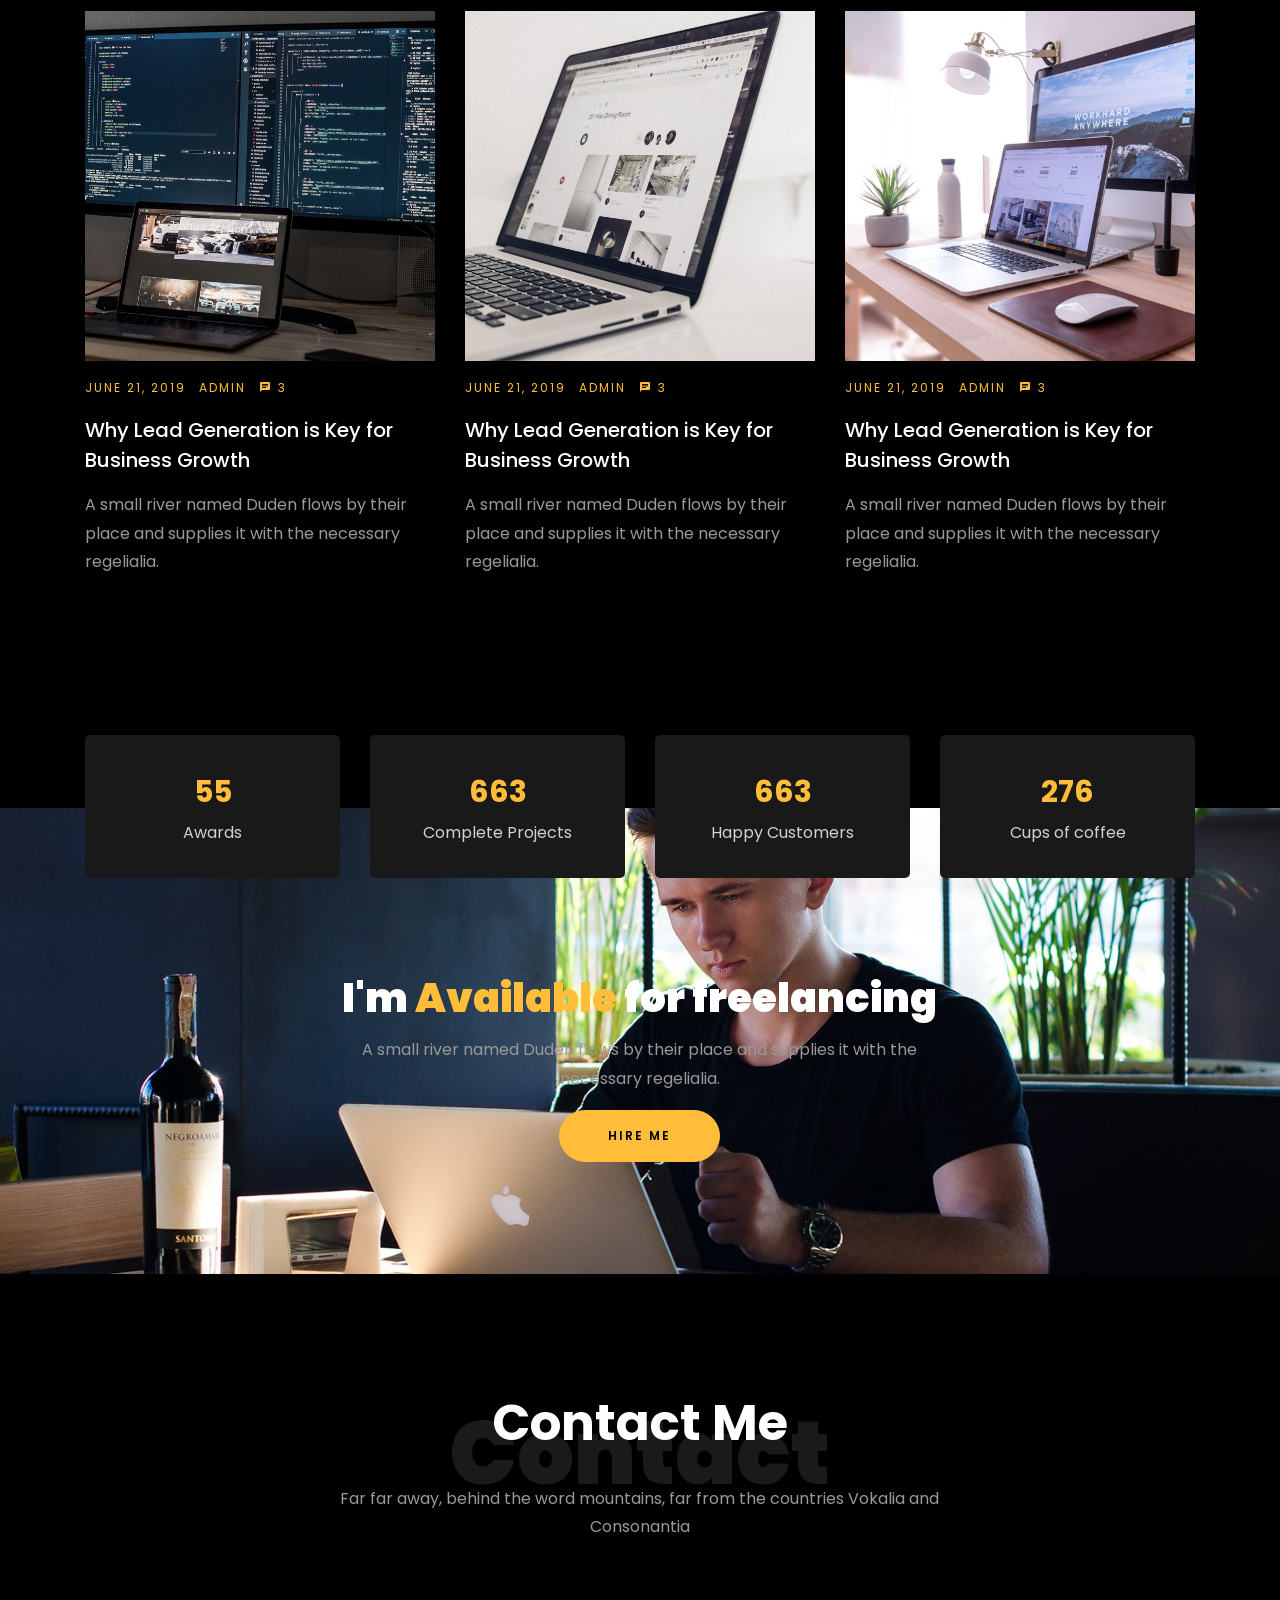
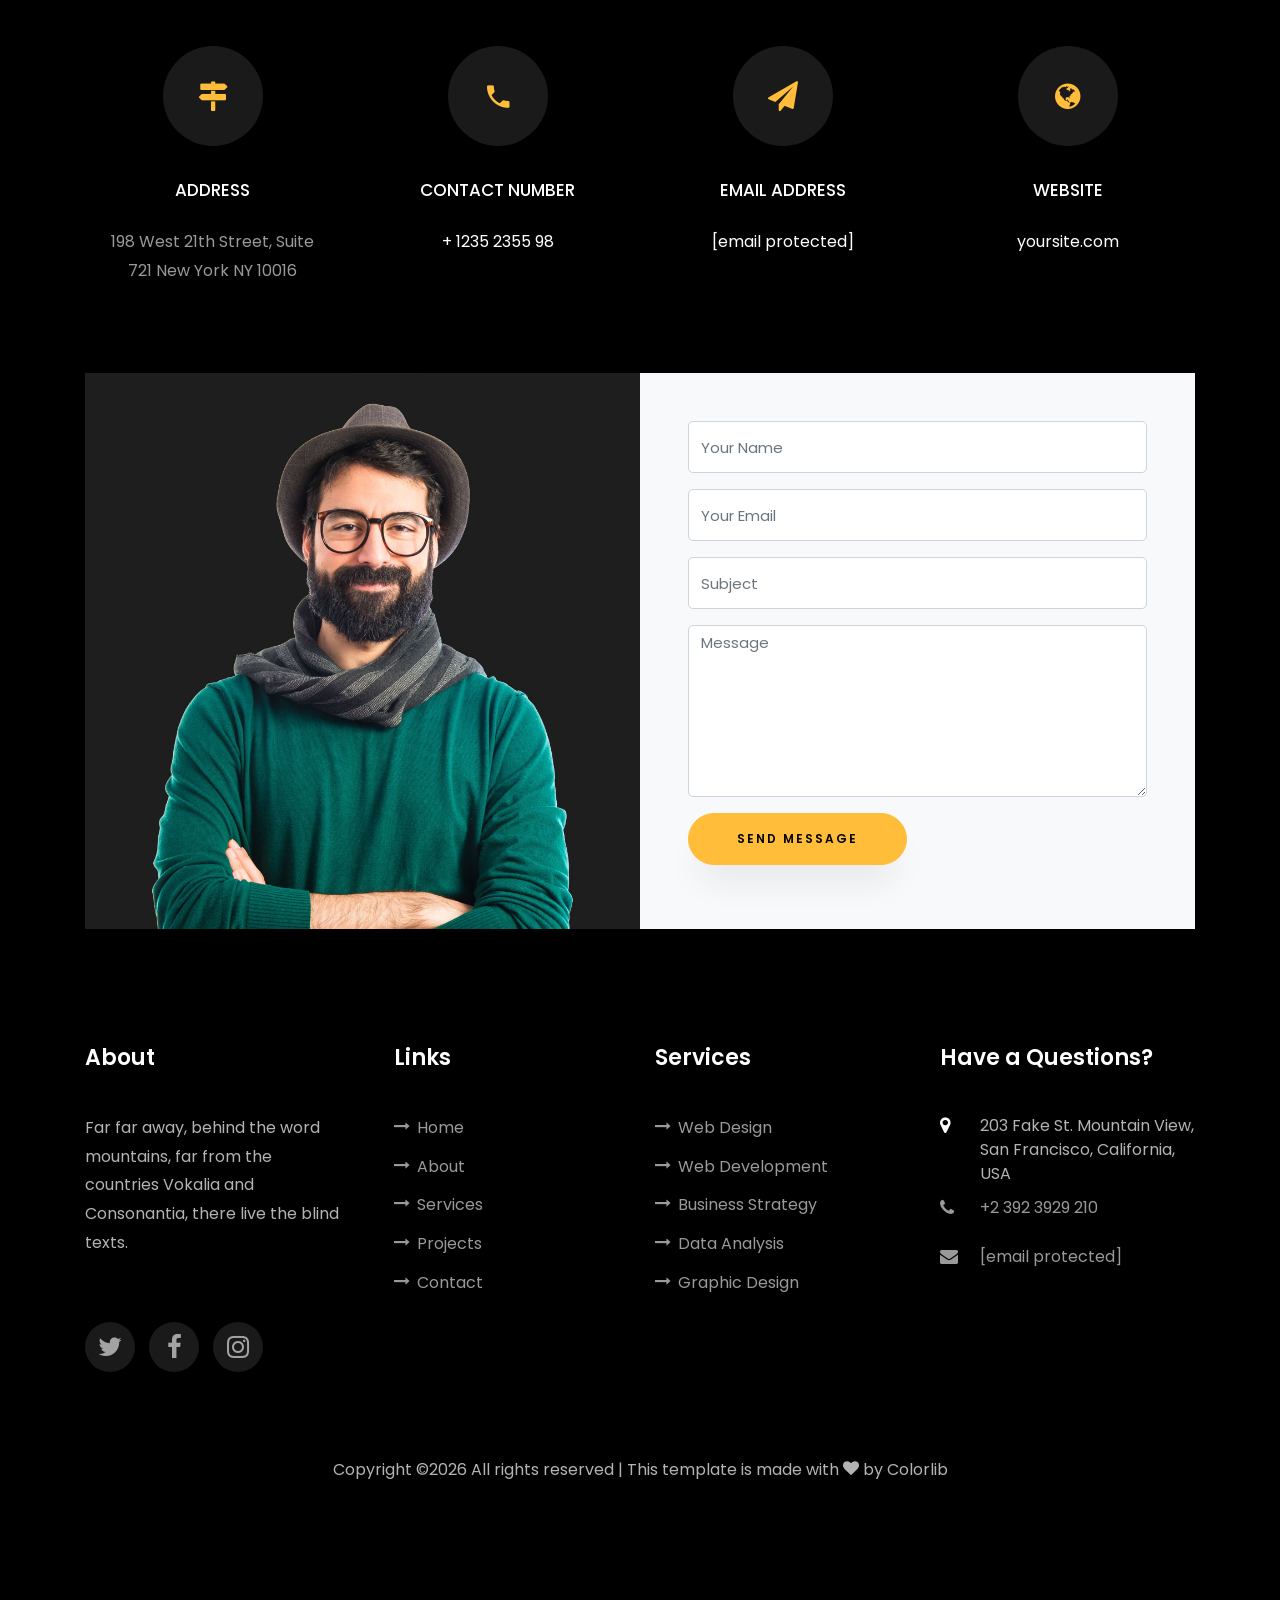
==== commit a6dad17b: "Add files via upload" ====
--- a/index.html
+++ b/index.html
@@ -43,7 +43,7 @@
 <div class="overlay"></div>
 <div class="container">
 <div class="row d-md-flex no-gutters slider-text align-items-end justify-content-end" data-scrollax-parent="true">
-<div class="one-third js-fullheight order-md-last img" style="background-image:url(images/bg_1.png);">
+<div class="one-third js-fullheight order-md-last img" style="background-image:url(images/bg_1.jpg);">
 <div class="overlay"></div>
 </div>
 <div class="one-forth d-flex  align-items-center ftco-animate" data-scrollax=" properties: { translateY: '70%' }">
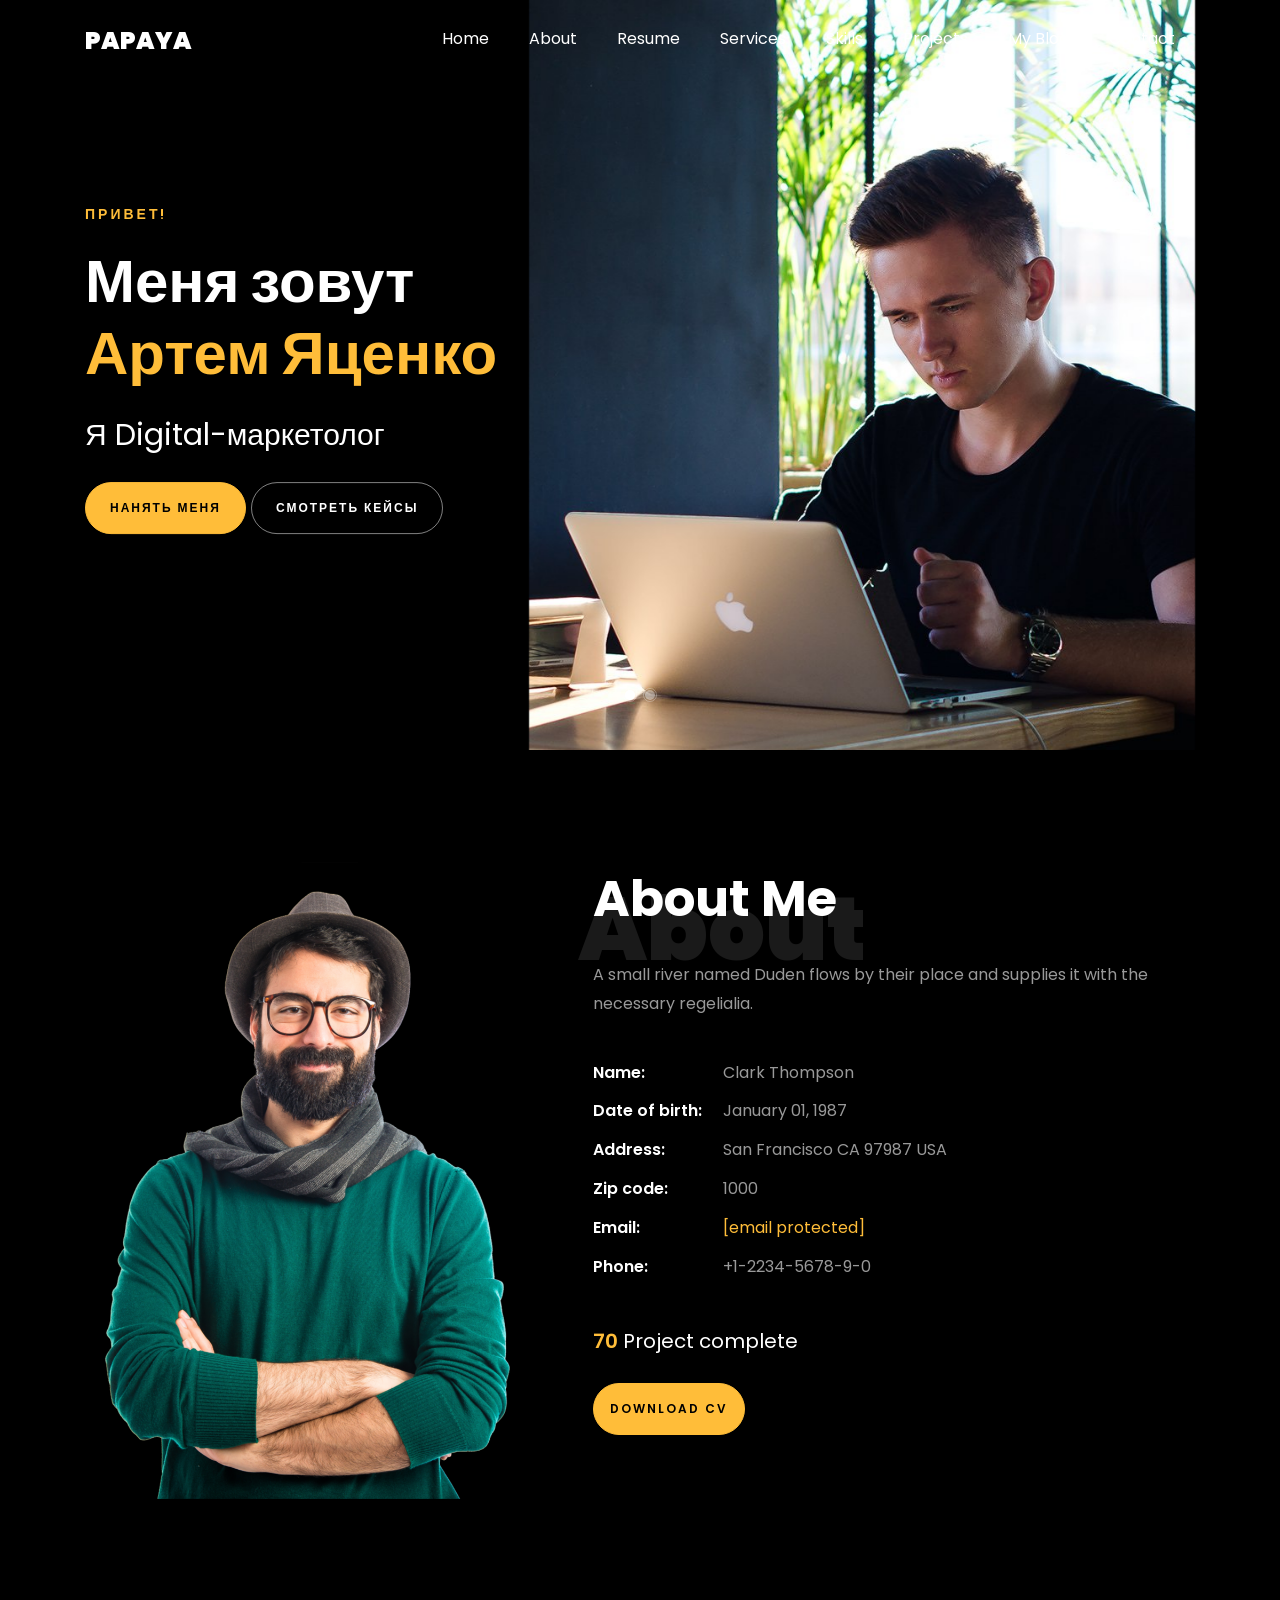
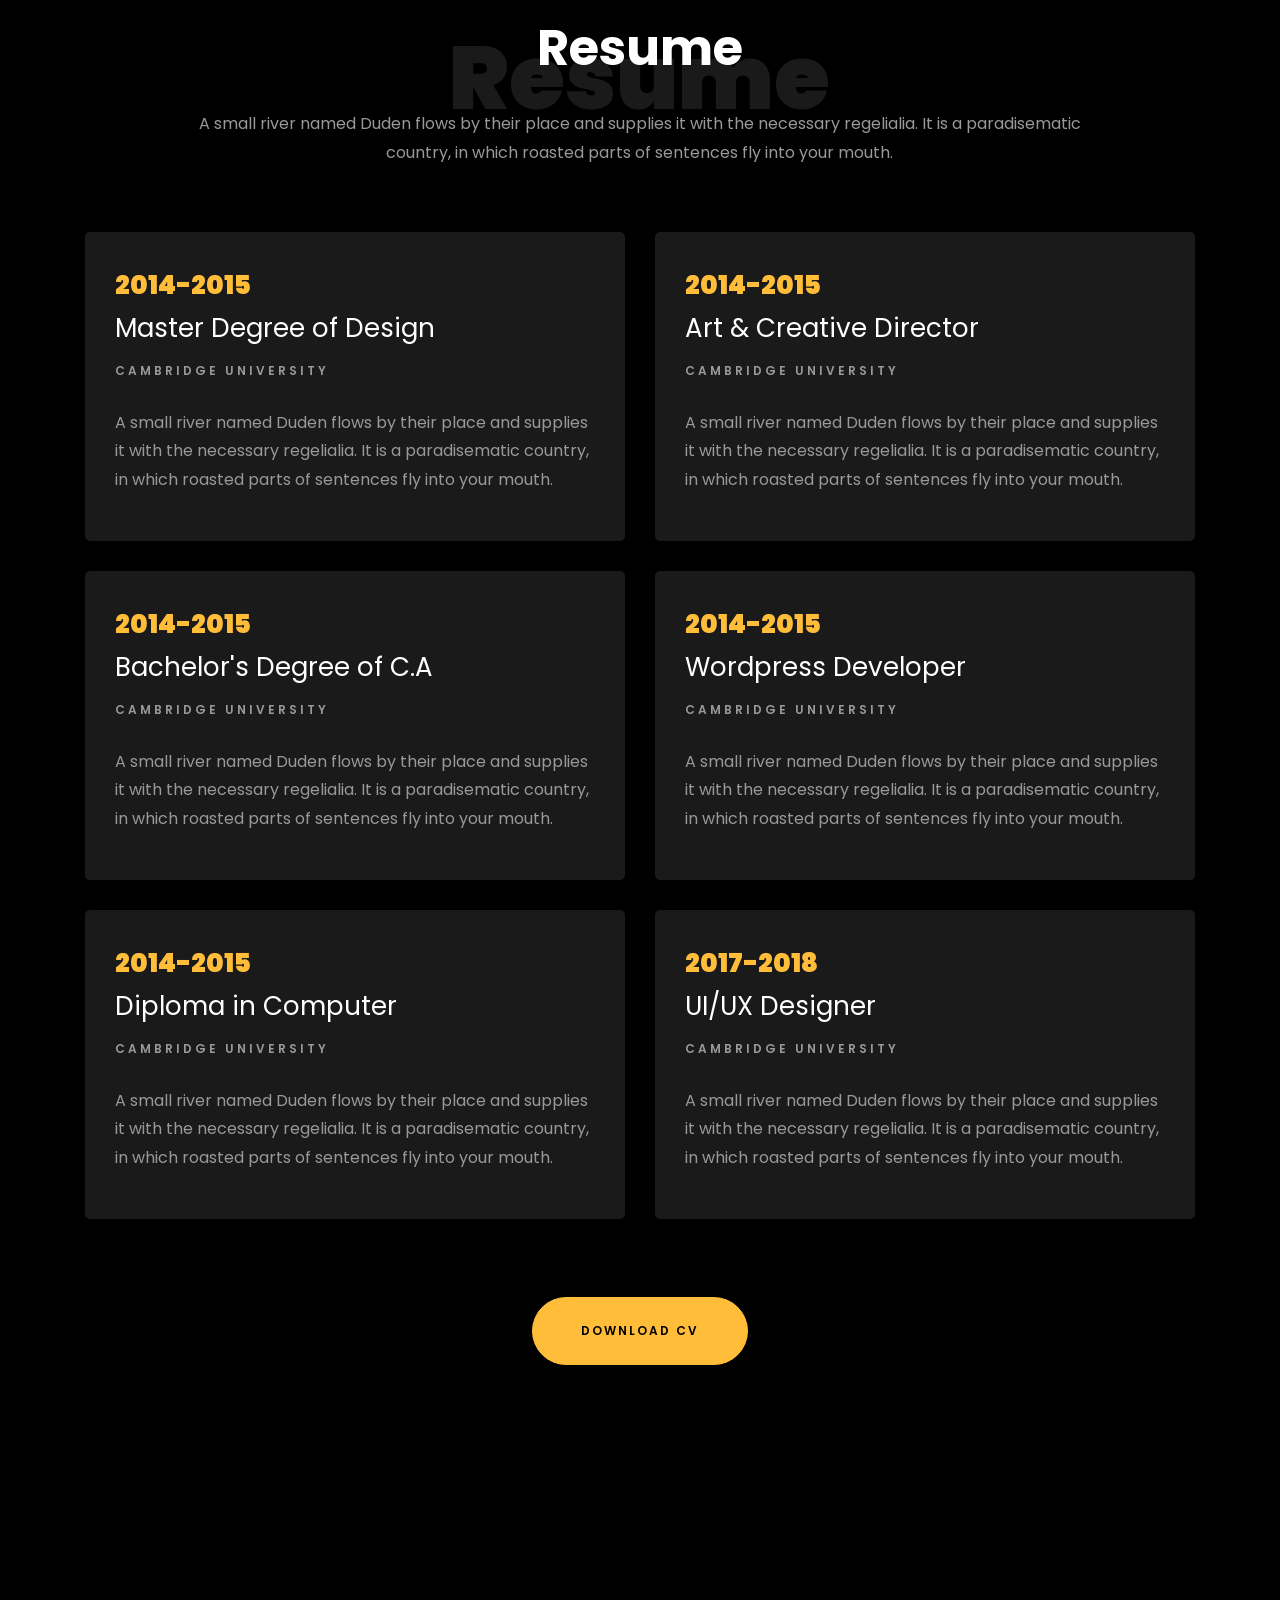
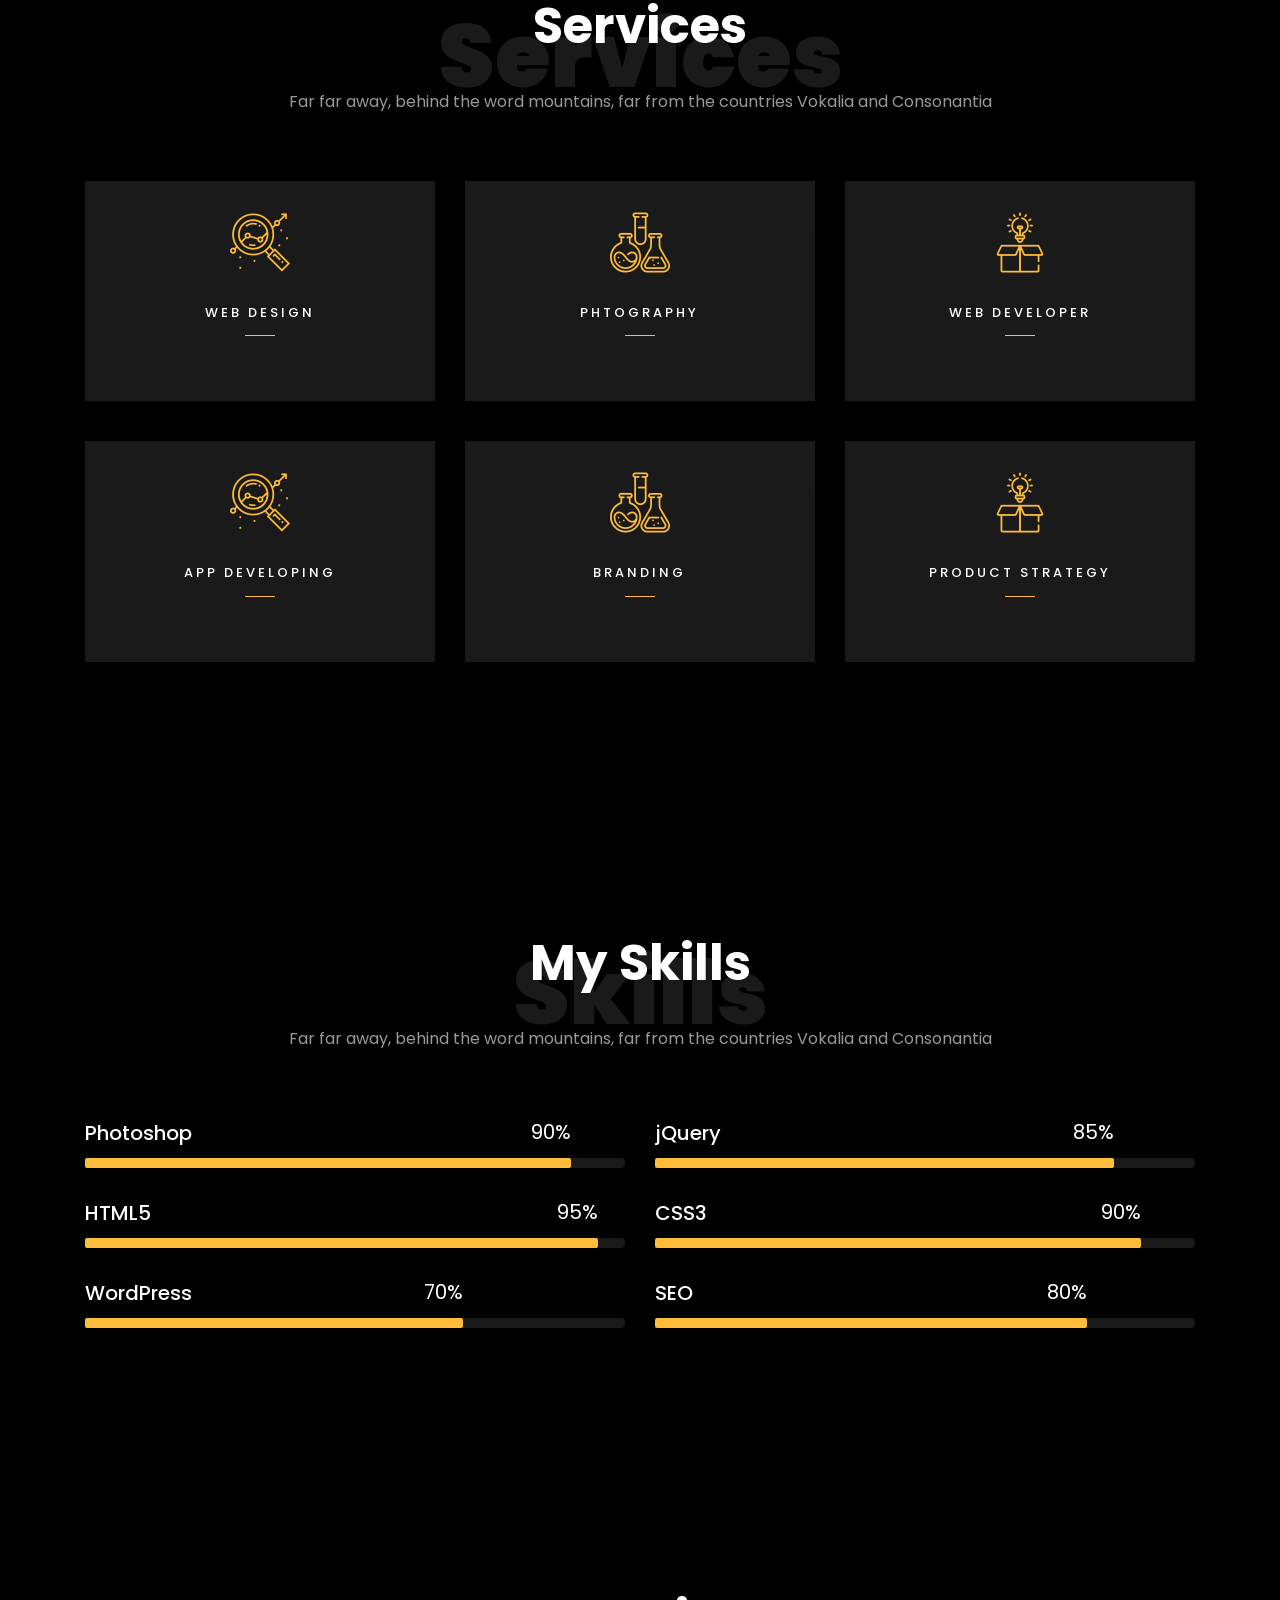
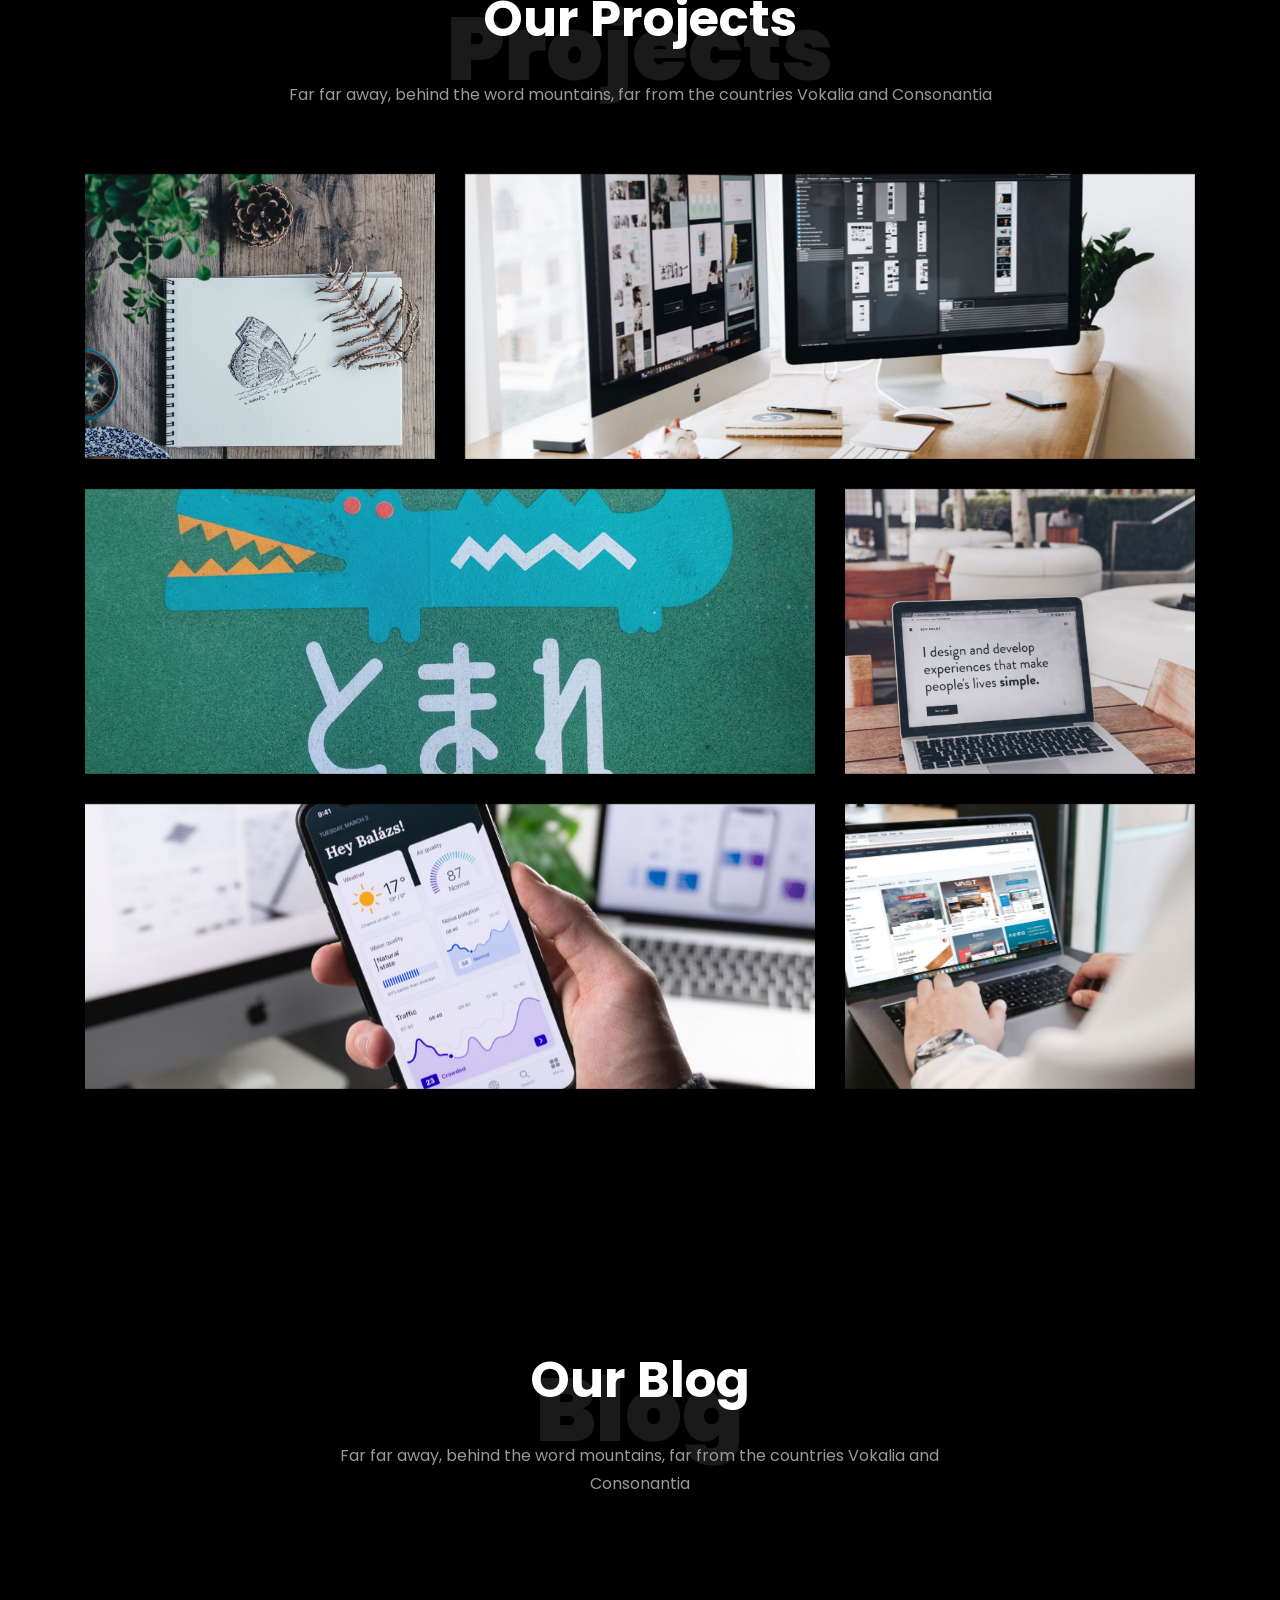
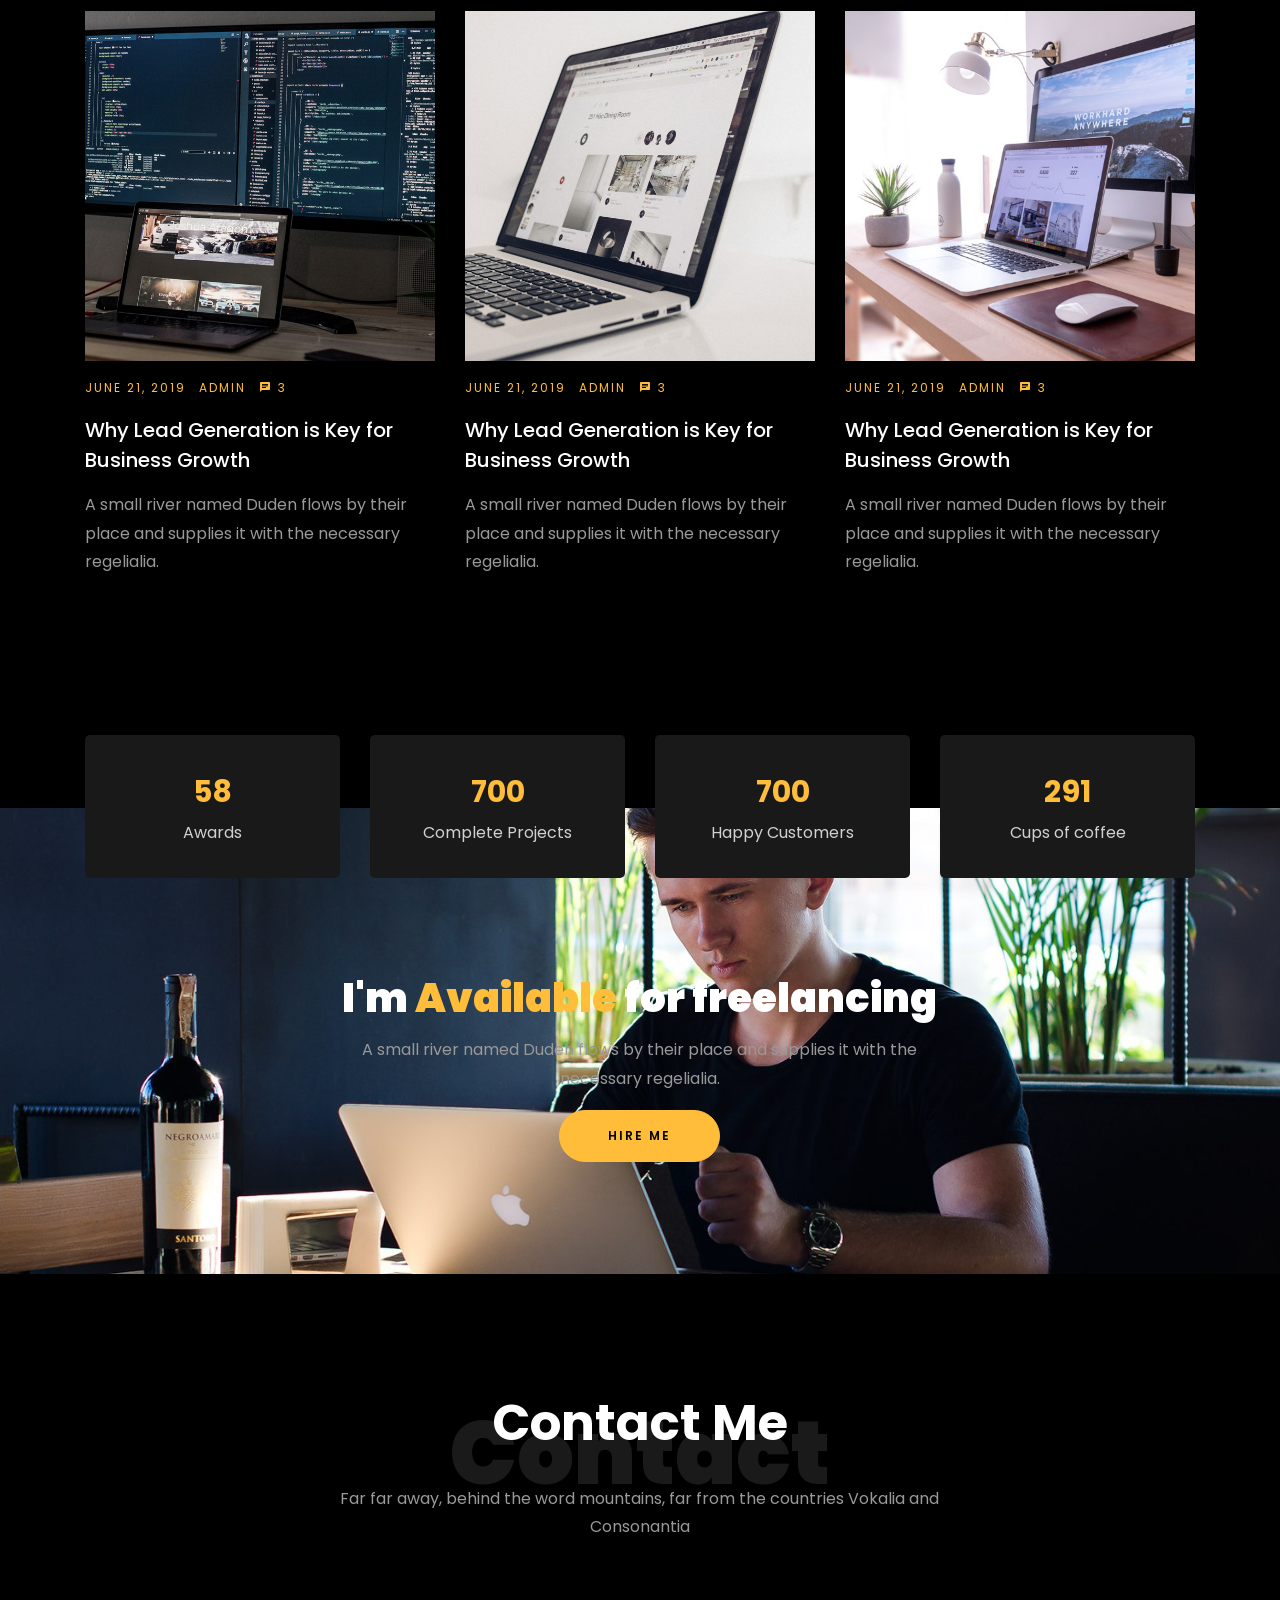
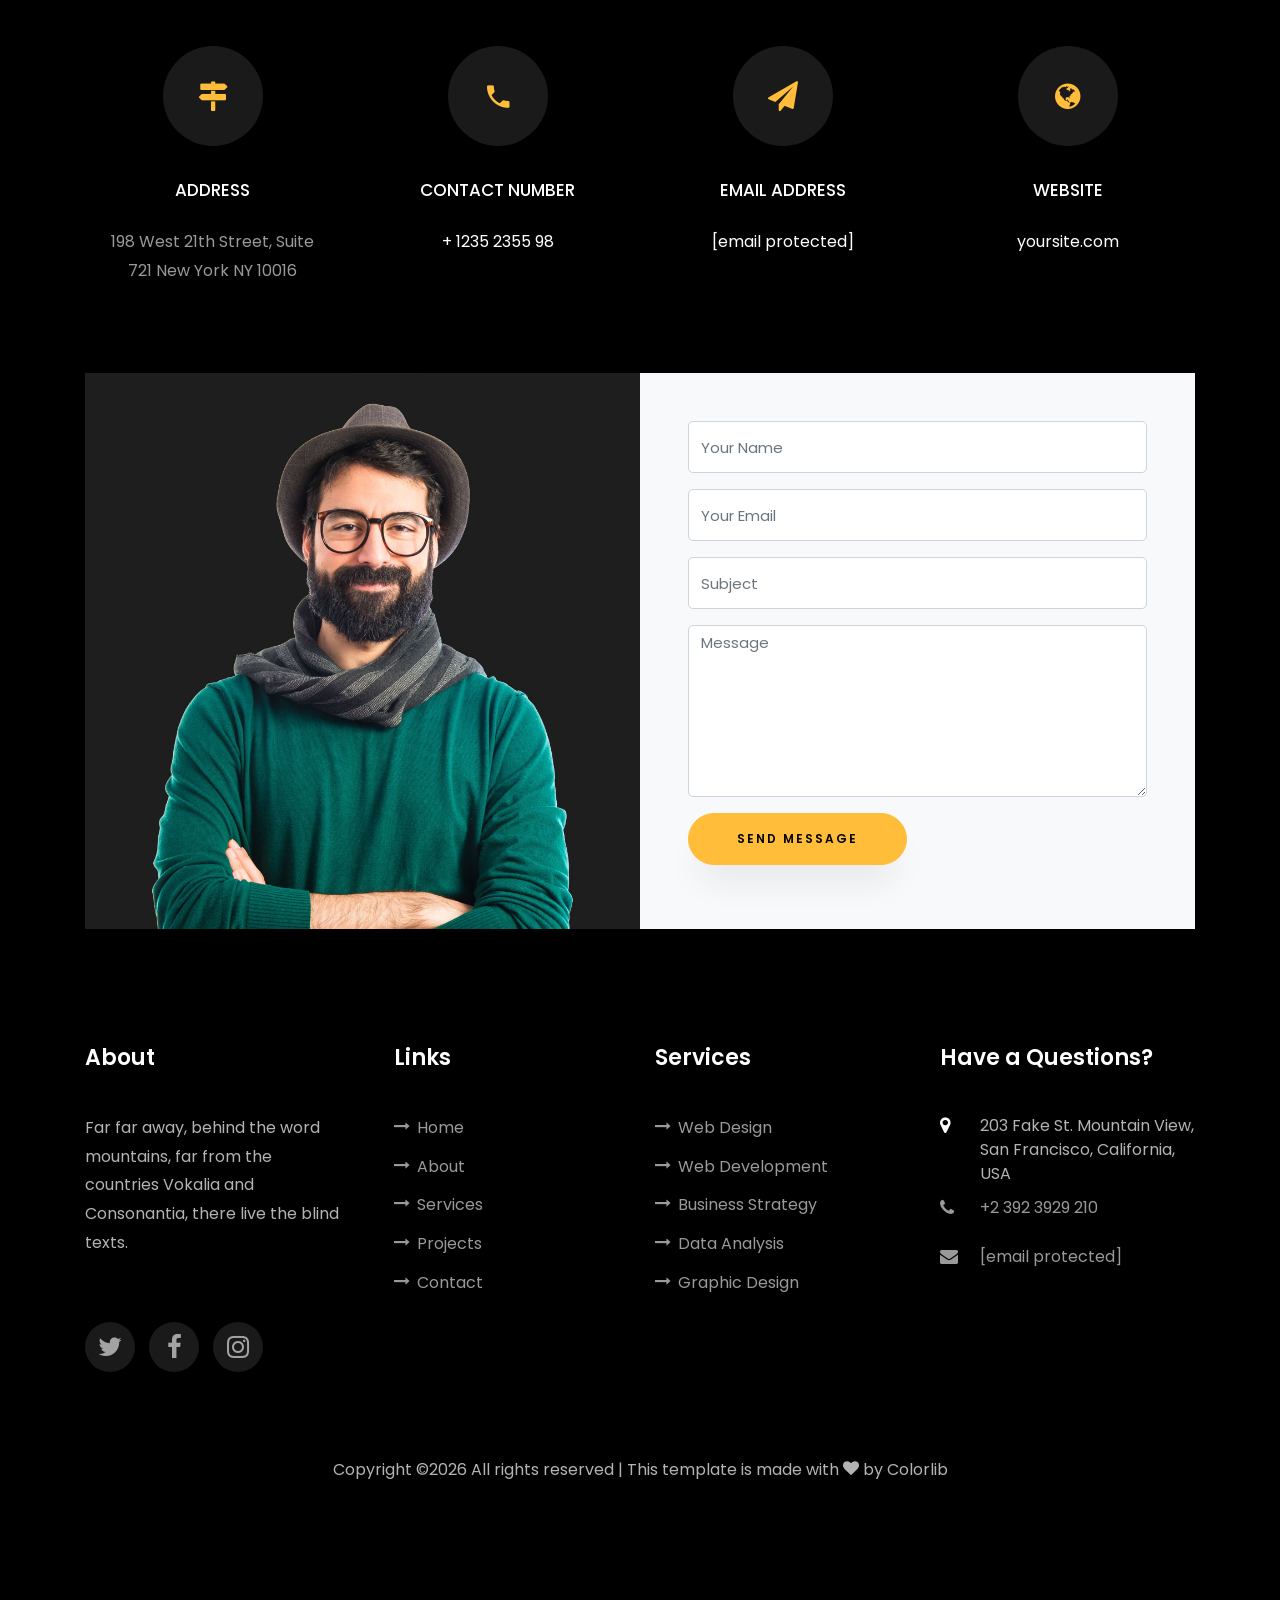
==== commit 91fa3d1d: "Add files via upload" ====
--- a/index.html
+++ b/index.html
@@ -1,7 +1,7 @@
 <!DOCTYPE html>
 <html lang="en">
 <head>
-<title>Clark - Free Bootstrap 4 Template by Colorlib</title>
+<title>PAPAYA - рекламное агенство</title>
 <meta charset="utf-8">
 <meta name="viewport" content="width=device-width, initial-scale=1, shrink-to-fit=no">
 <link href="https://fonts.googleapis.com/css?family=Poppins:100,200,300,400,500,600,700,800,900" rel="stylesheet">
@@ -19,7 +19,7 @@
 <body data-spy="scroll" data-target=".site-navbar-target" data-offset="300">
 <nav class="navbar navbar-expand-lg navbar-dark ftco_navbar ftco-navbar-light site-navbar-target" id="ftco-navbar">
 <div class="container">
-<a class="navbar-brand" href="/index.html">Clark</a>
+<a class="navbar-brand" href="/index.html">PAPAYA</a>
 <button class="navbar-toggler js-fh5co-nav-toggle fh5co-nav-toggle" type="button" data-toggle="collapse" data-target="#ftco-nav" aria-controls="ftco-nav" aria-expanded="false" aria-label="Toggle navigation">
 <span class="oi oi-menu"></span> Menu
 </button>
@@ -51,7 +51,7 @@
 <span class="subheading">Привет!</span>
 <h1 class="mb-4 mt-3">Меня зовут <span>Артем Яценко</span></h1>
 <h2 class="mb-4">Я Digital-маркетолог</h2>
-<p><a href="index.html#" class="btn btn-primary py-3 px-4">Hire me</a> <a href="index.html#projects-section" class="btn btn-white btn-outline-white py-3 px-4">My works</a></p>
+<p><a href="index.html#" class="btn btn-primary py-3 px-4">Нанять меня</a> <a href="index.html#projects-section" class="btn btn-white btn-outline-white py-3 px-4">Смотреть кейсы</a></p>
 </div>
 </div>
 </div>
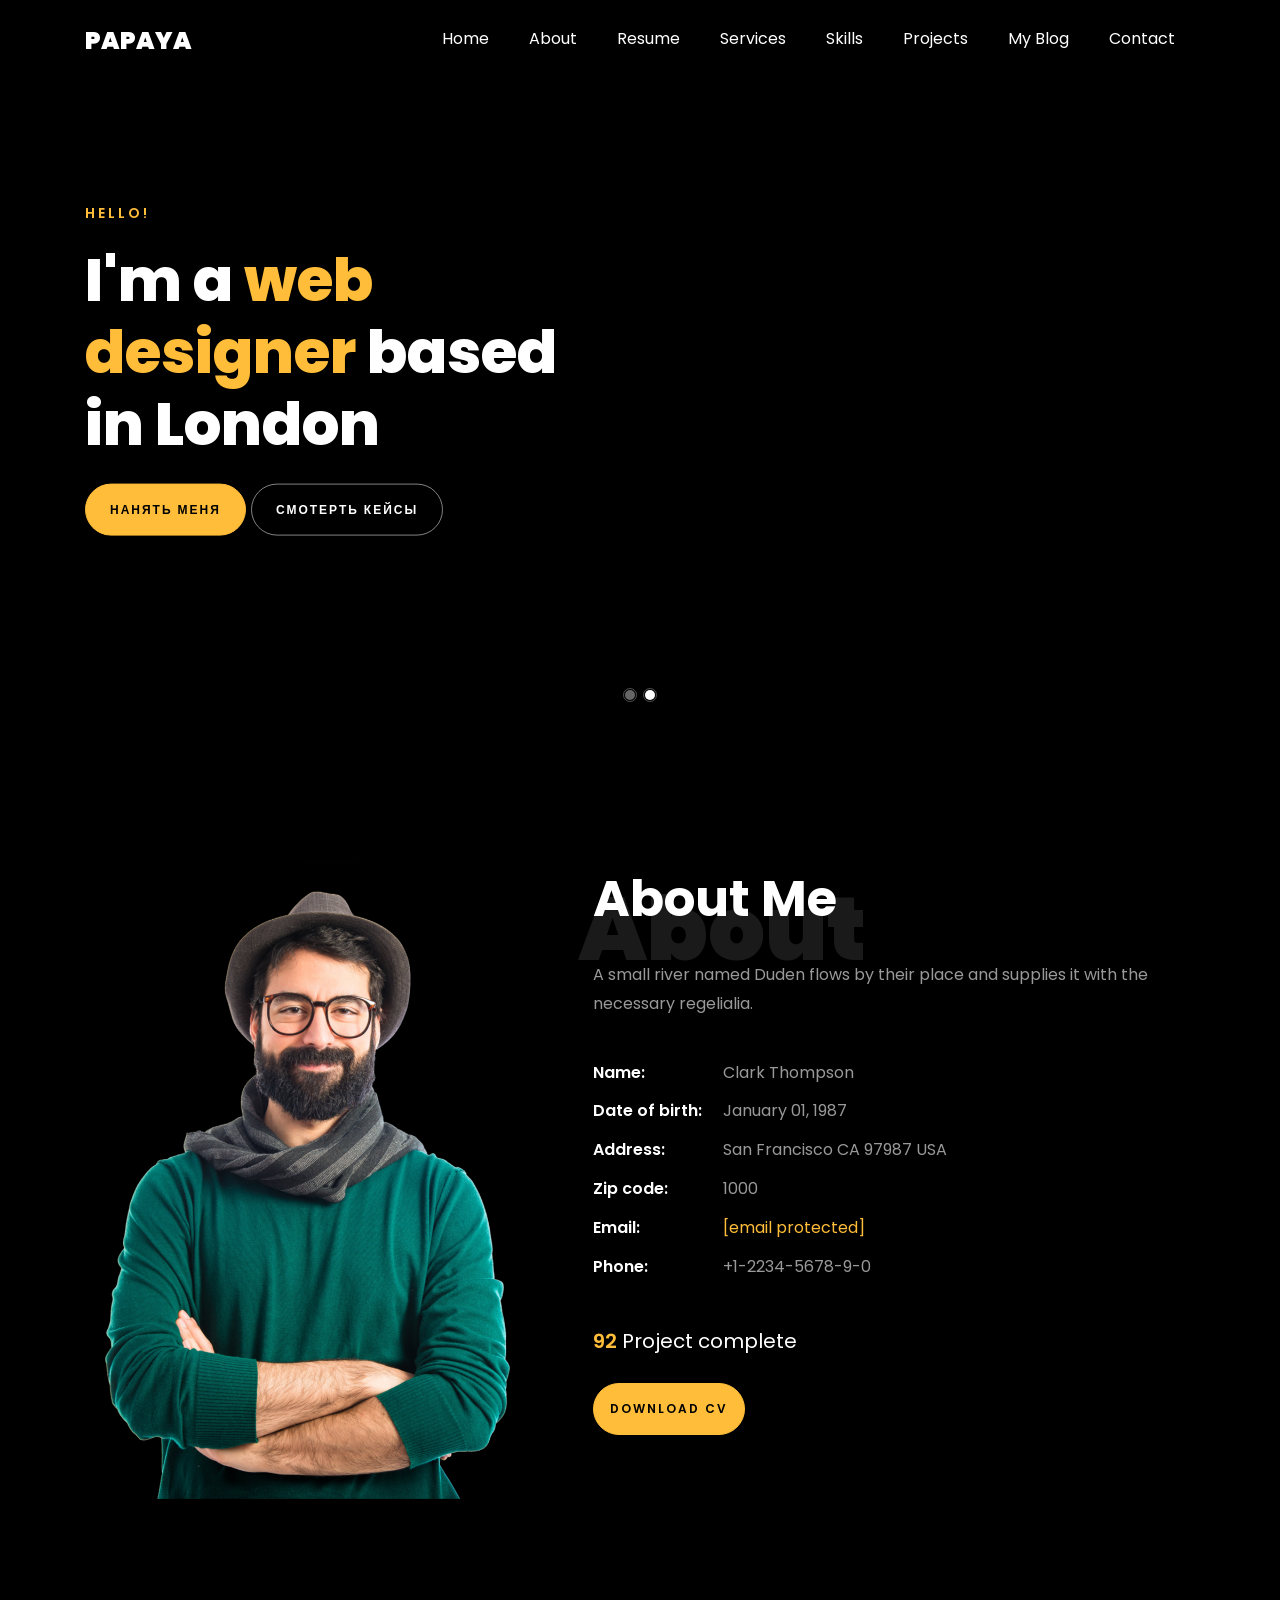
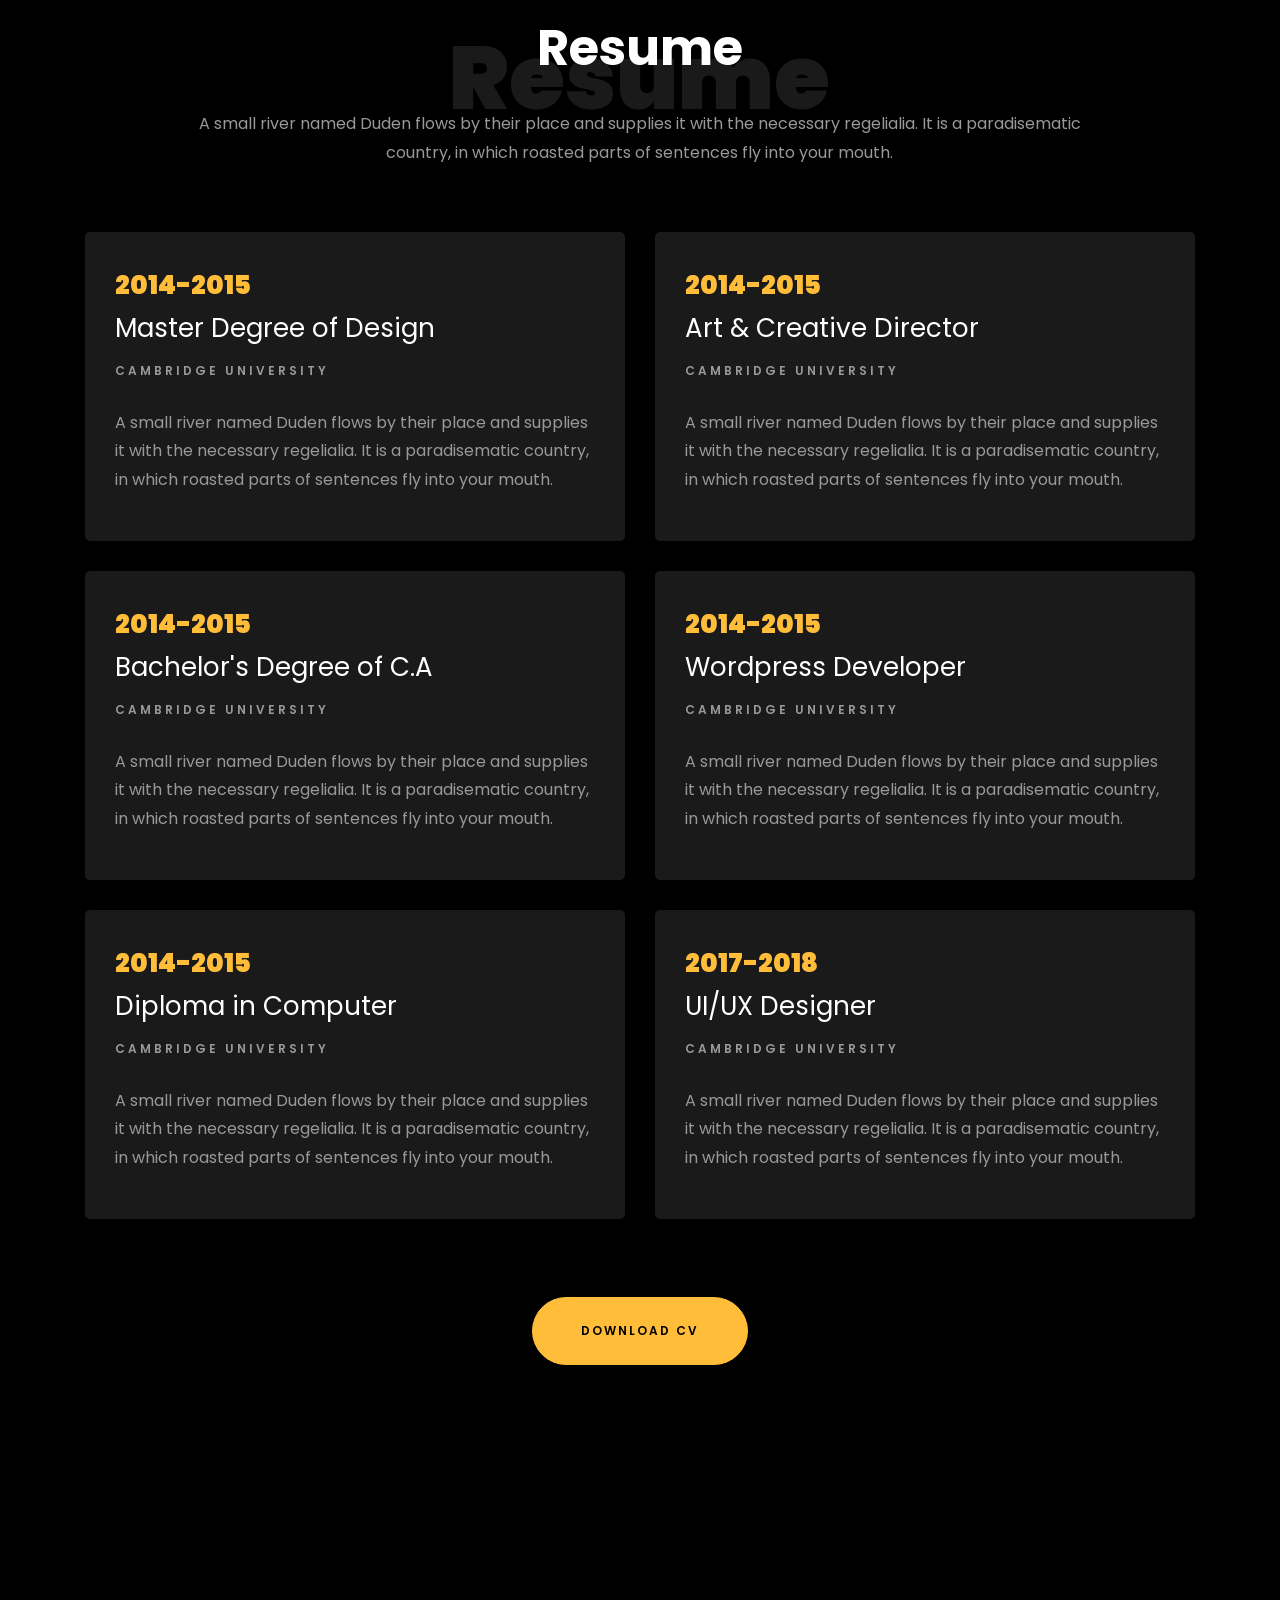
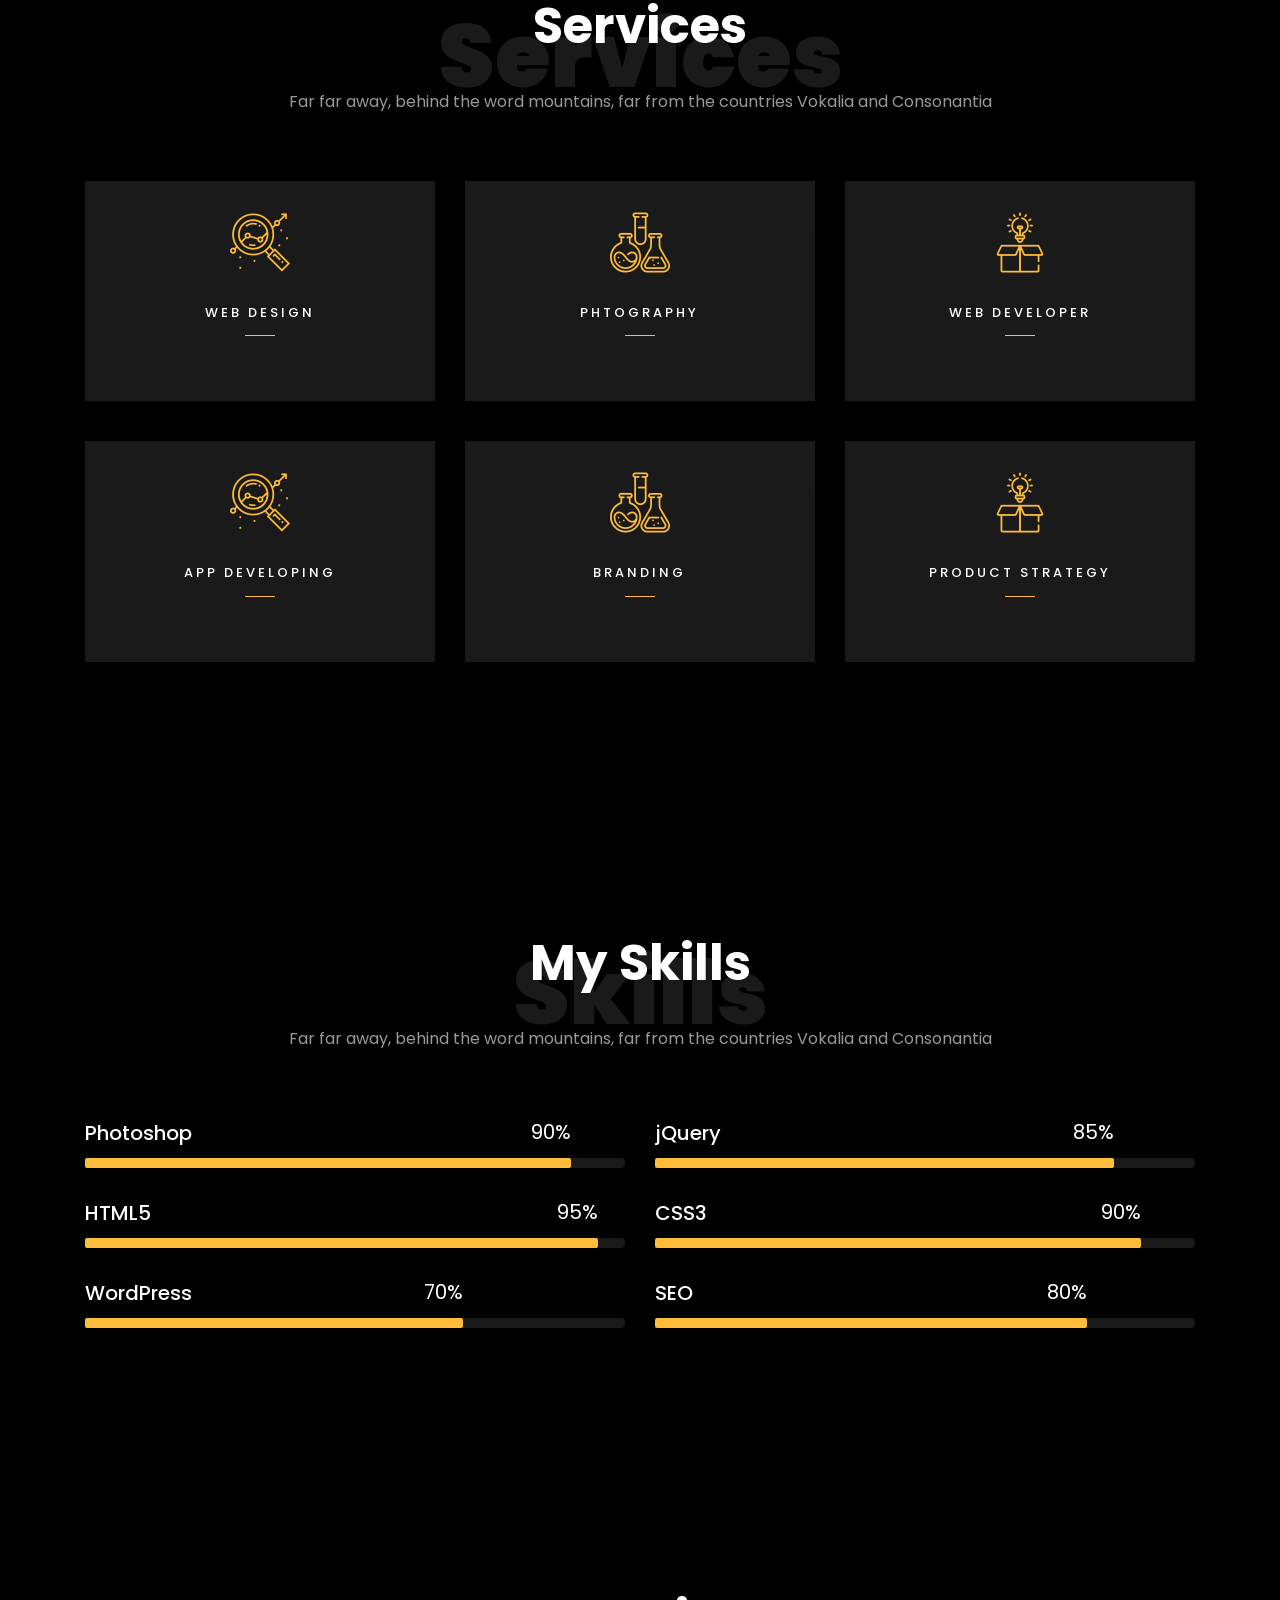
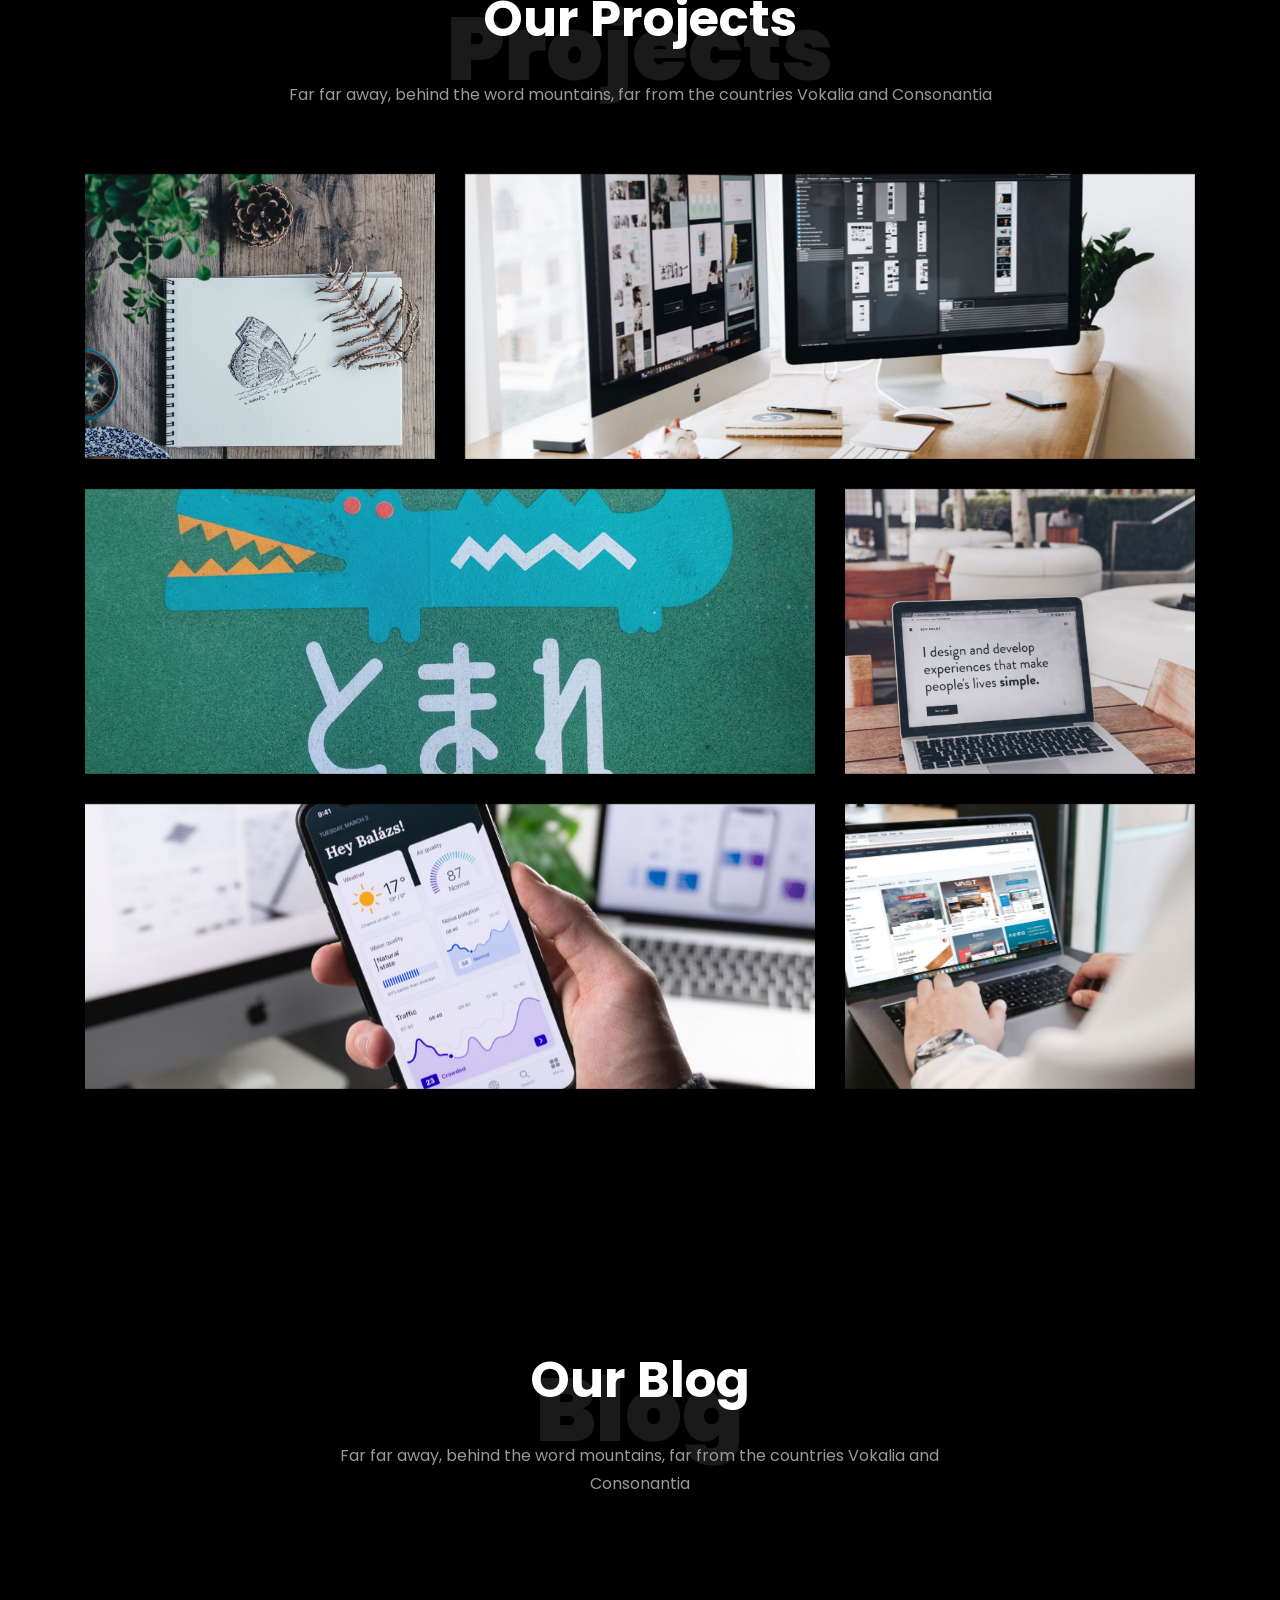
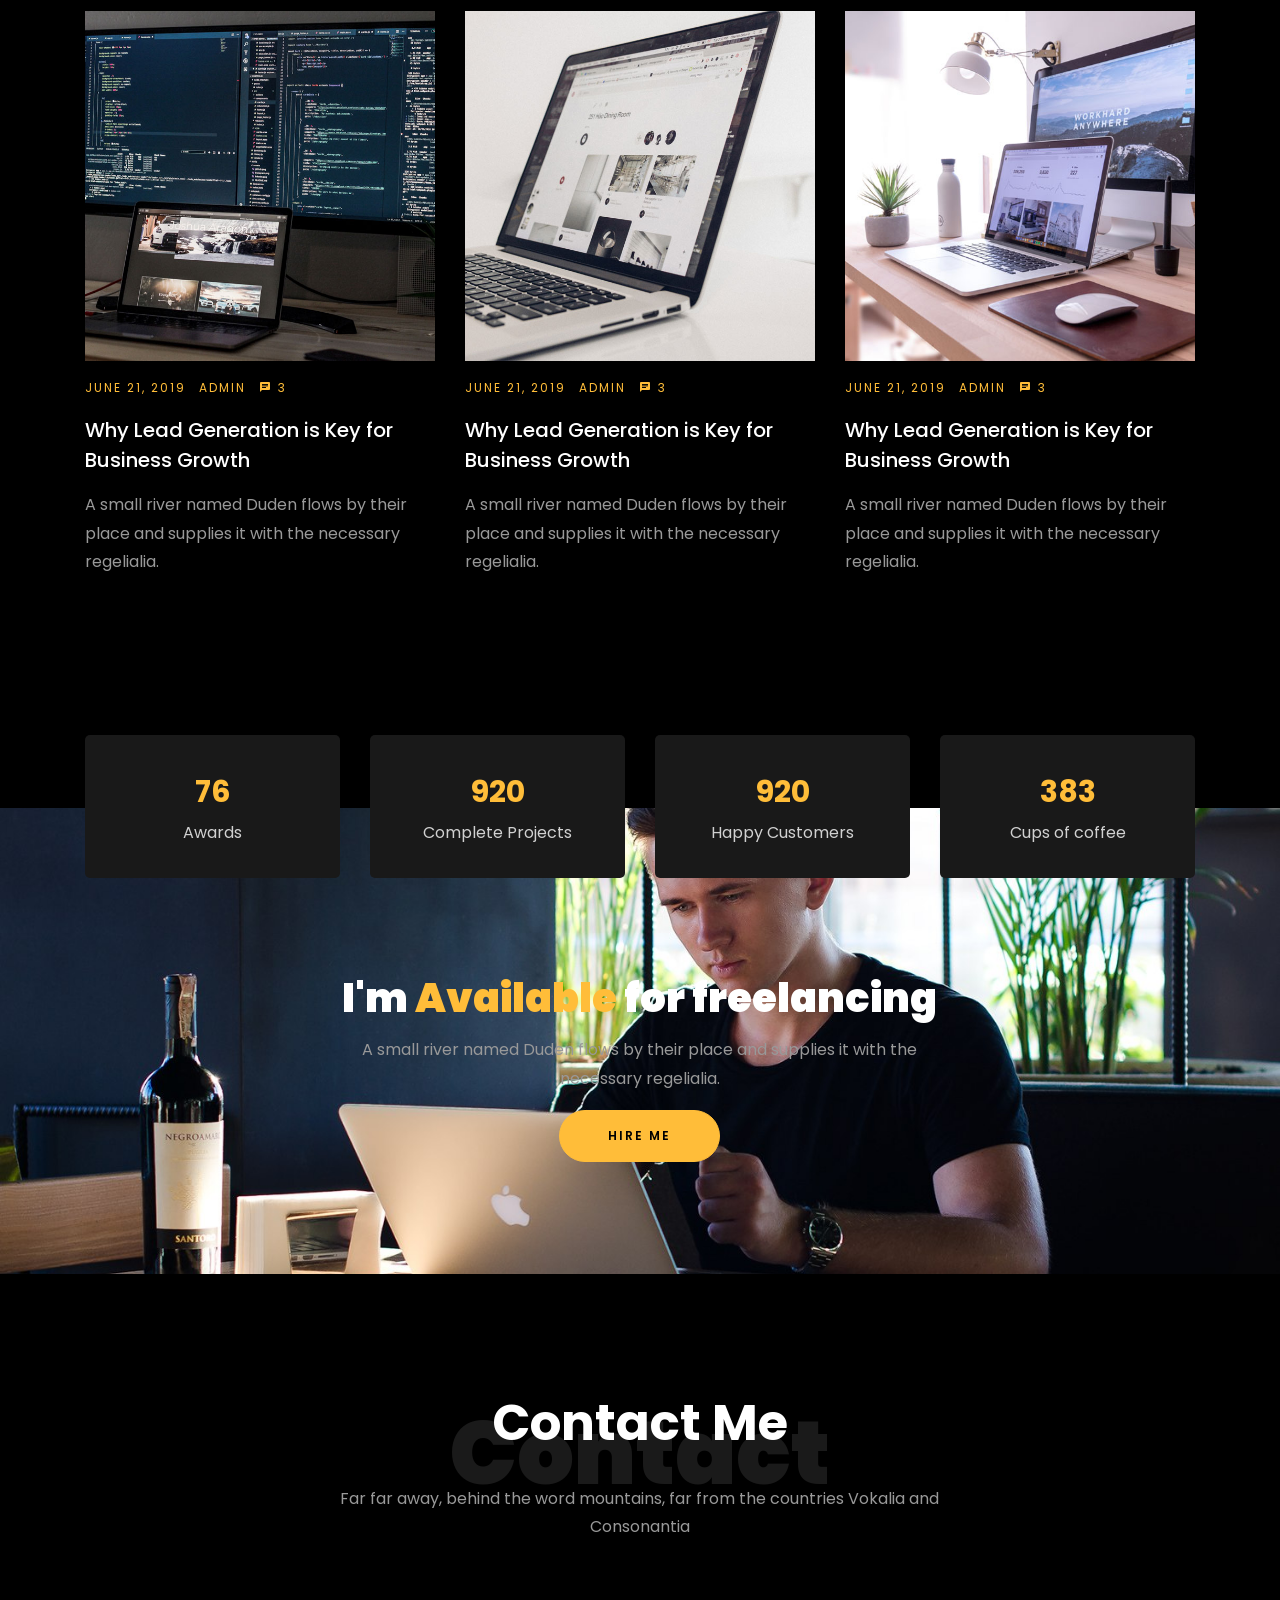
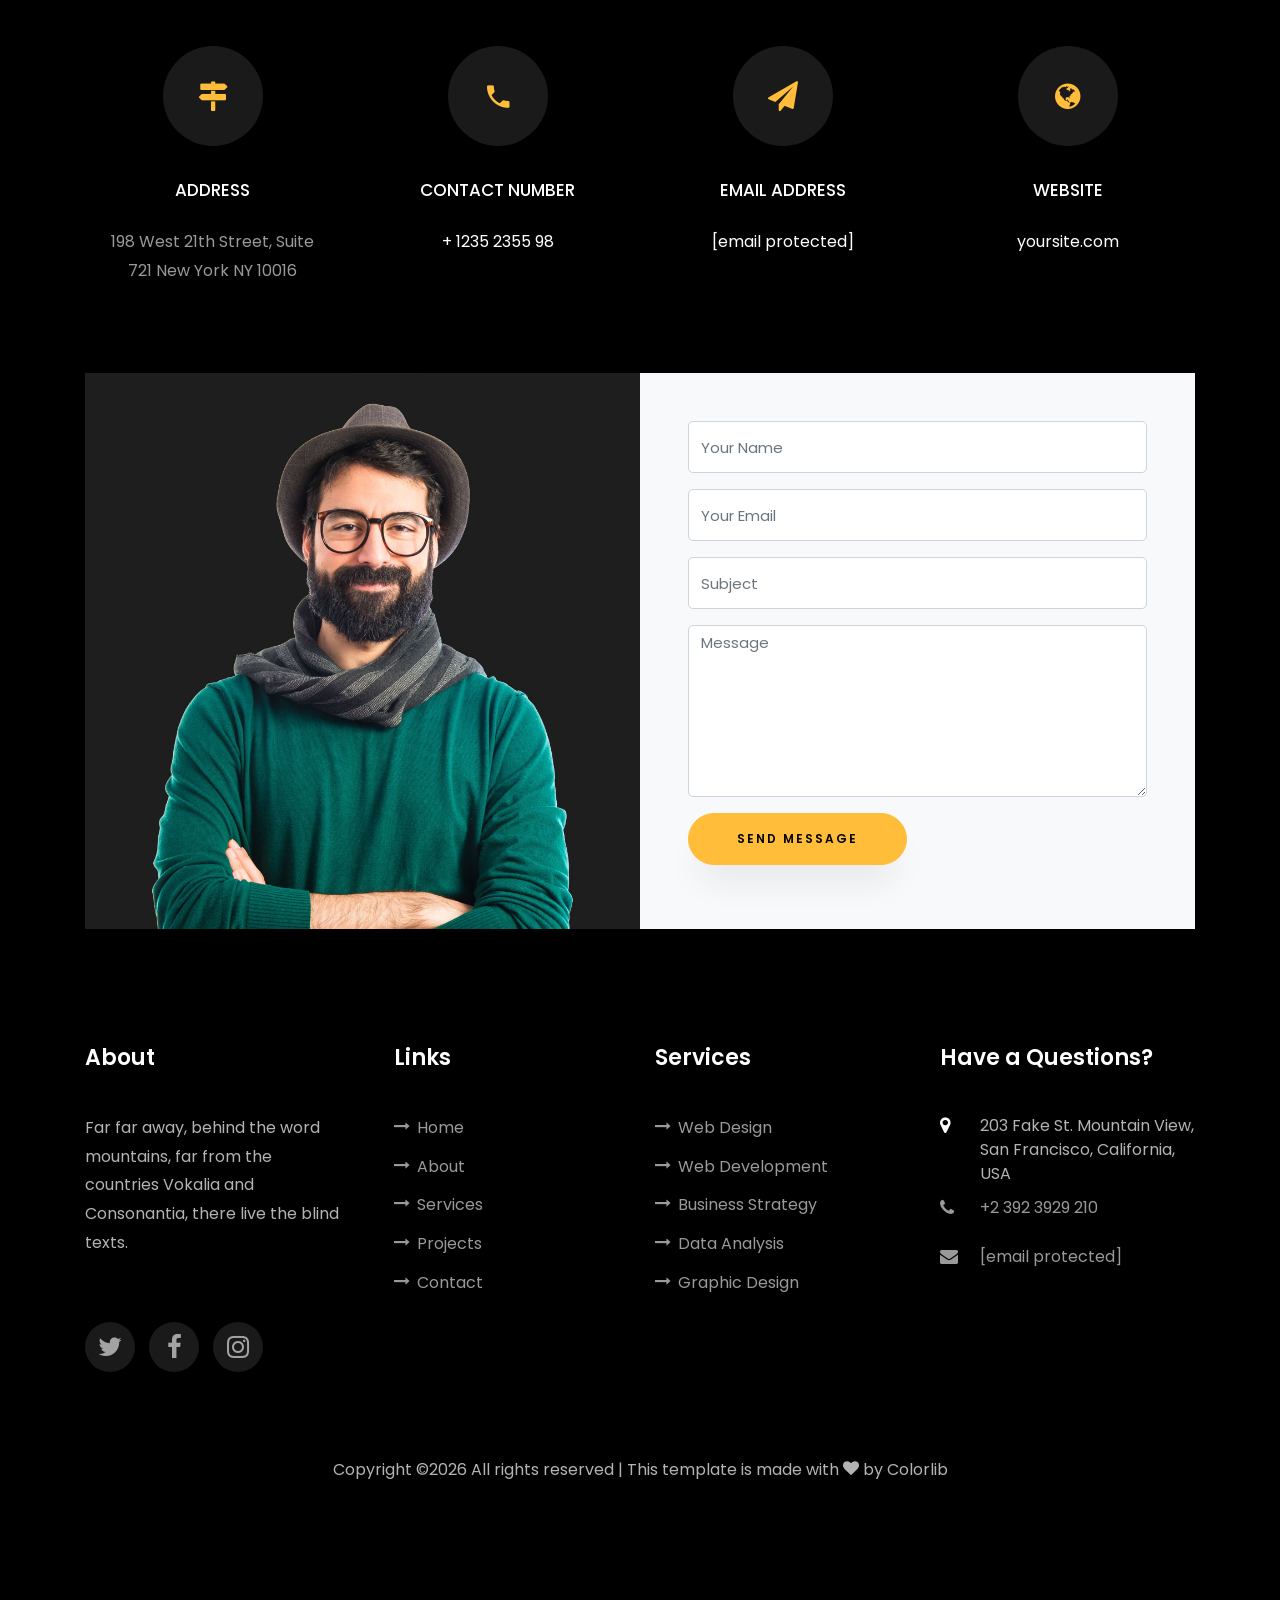
==== commit 1e78d2b2: "Add files via upload" ====
--- a/index.html
+++ b/index.html
@@ -68,7 +68,7 @@
 <div class="text">
 <span class="subheading">Hello!</span>
 <h1 class="mb-4 mt-3">I'm a <span>web designer</span> based in London</h1>
-<p><a href="index.html#" class="btn btn-primary py-3 px-4">Hire me</a> <a href="index.html#projects-section" class="btn btn-white btn-outline-white py-3 px-4">My works</a></p>
+<p><a href="index.html#" class="btn btn-primary py-3 px-4">Нанять меня</a> <a href="index.html#projects-section" class="btn btn-white btn-outline-white py-3 px-4">Смотерть кейсы</a></p>
 </div>
 </div>
 </div>
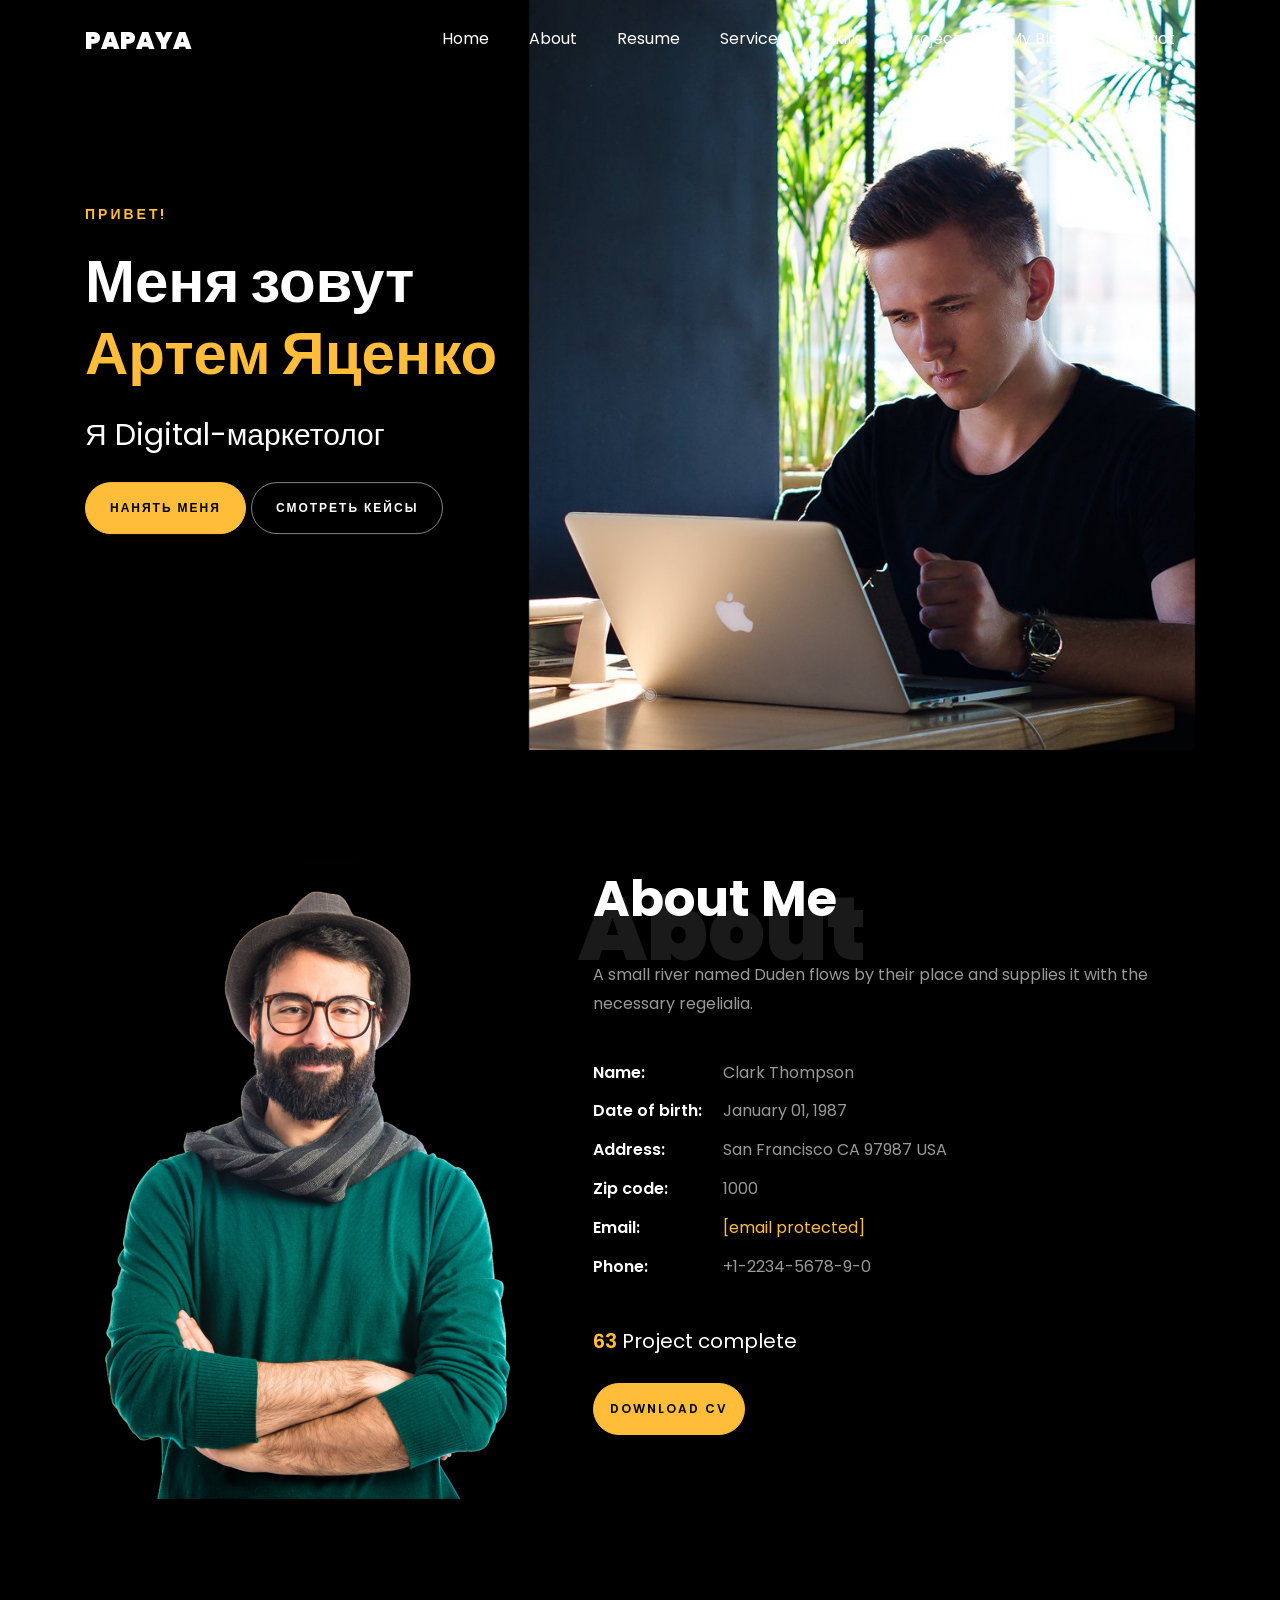
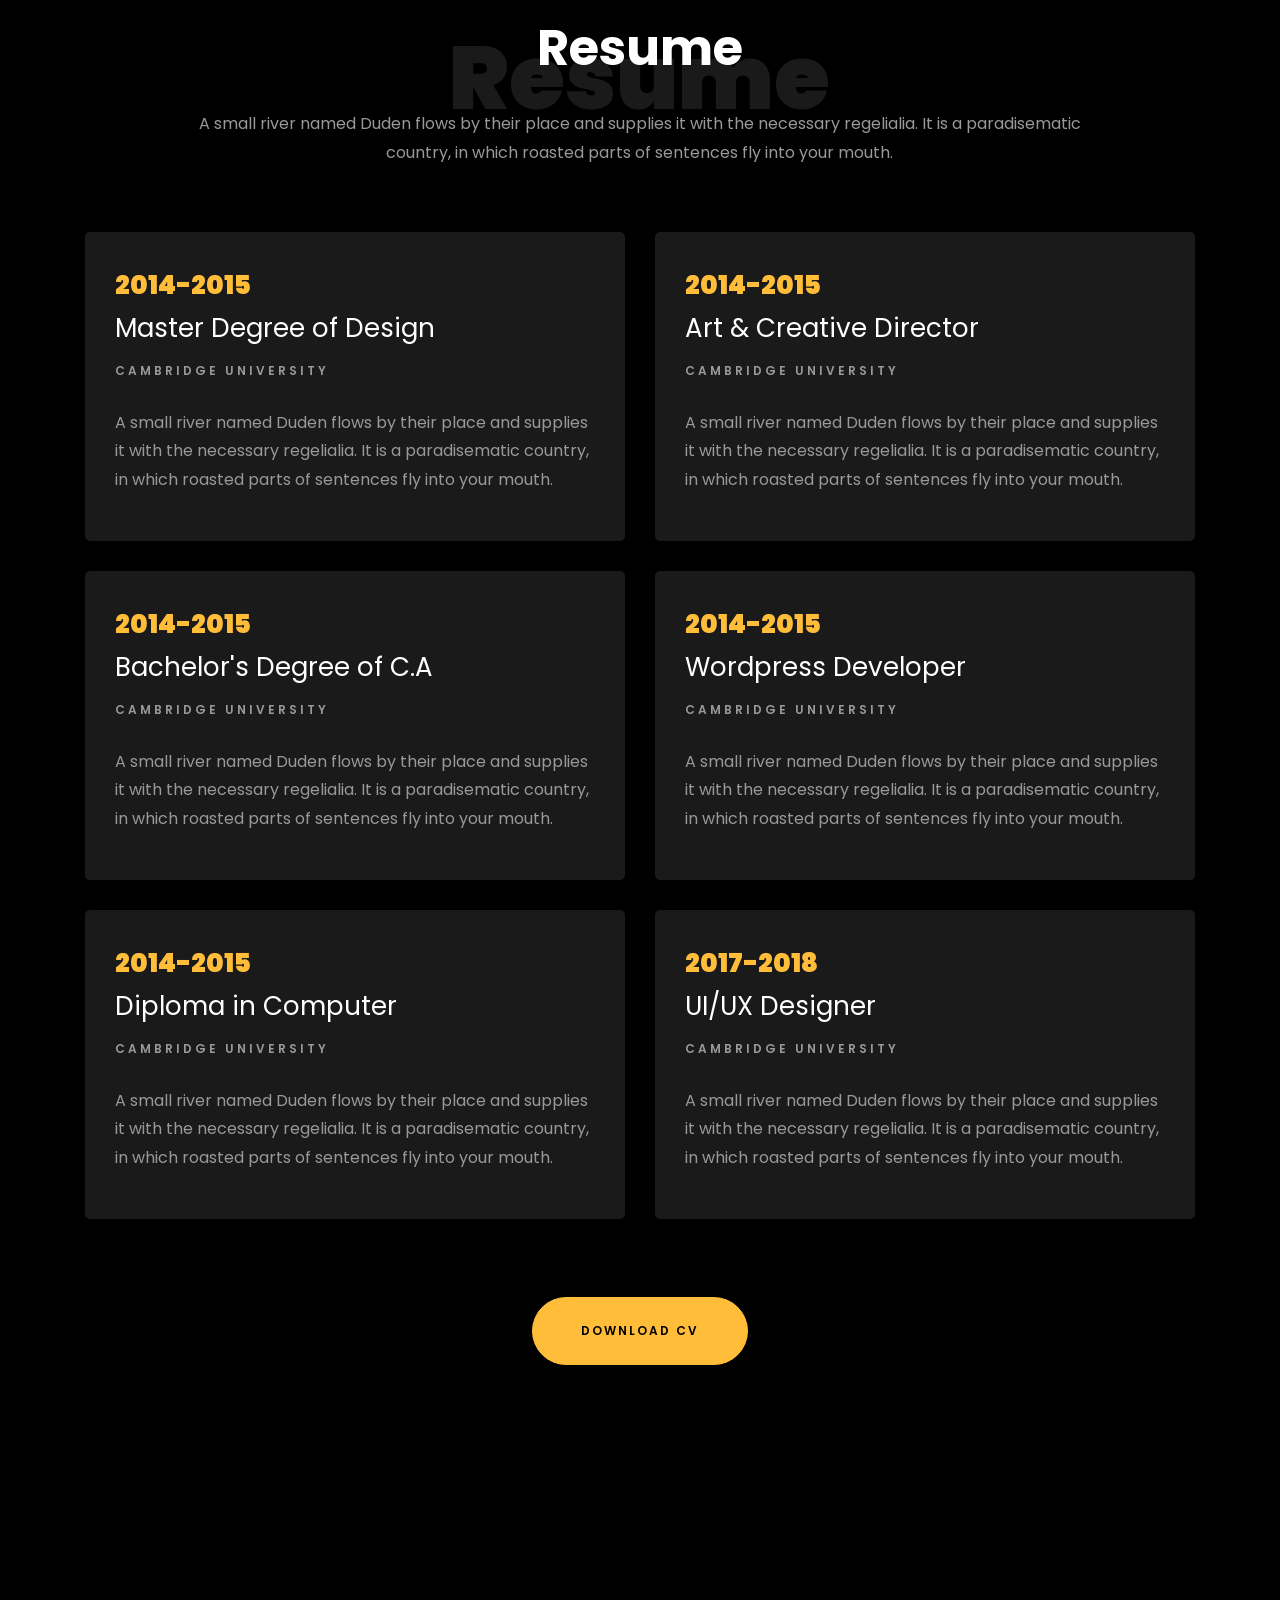
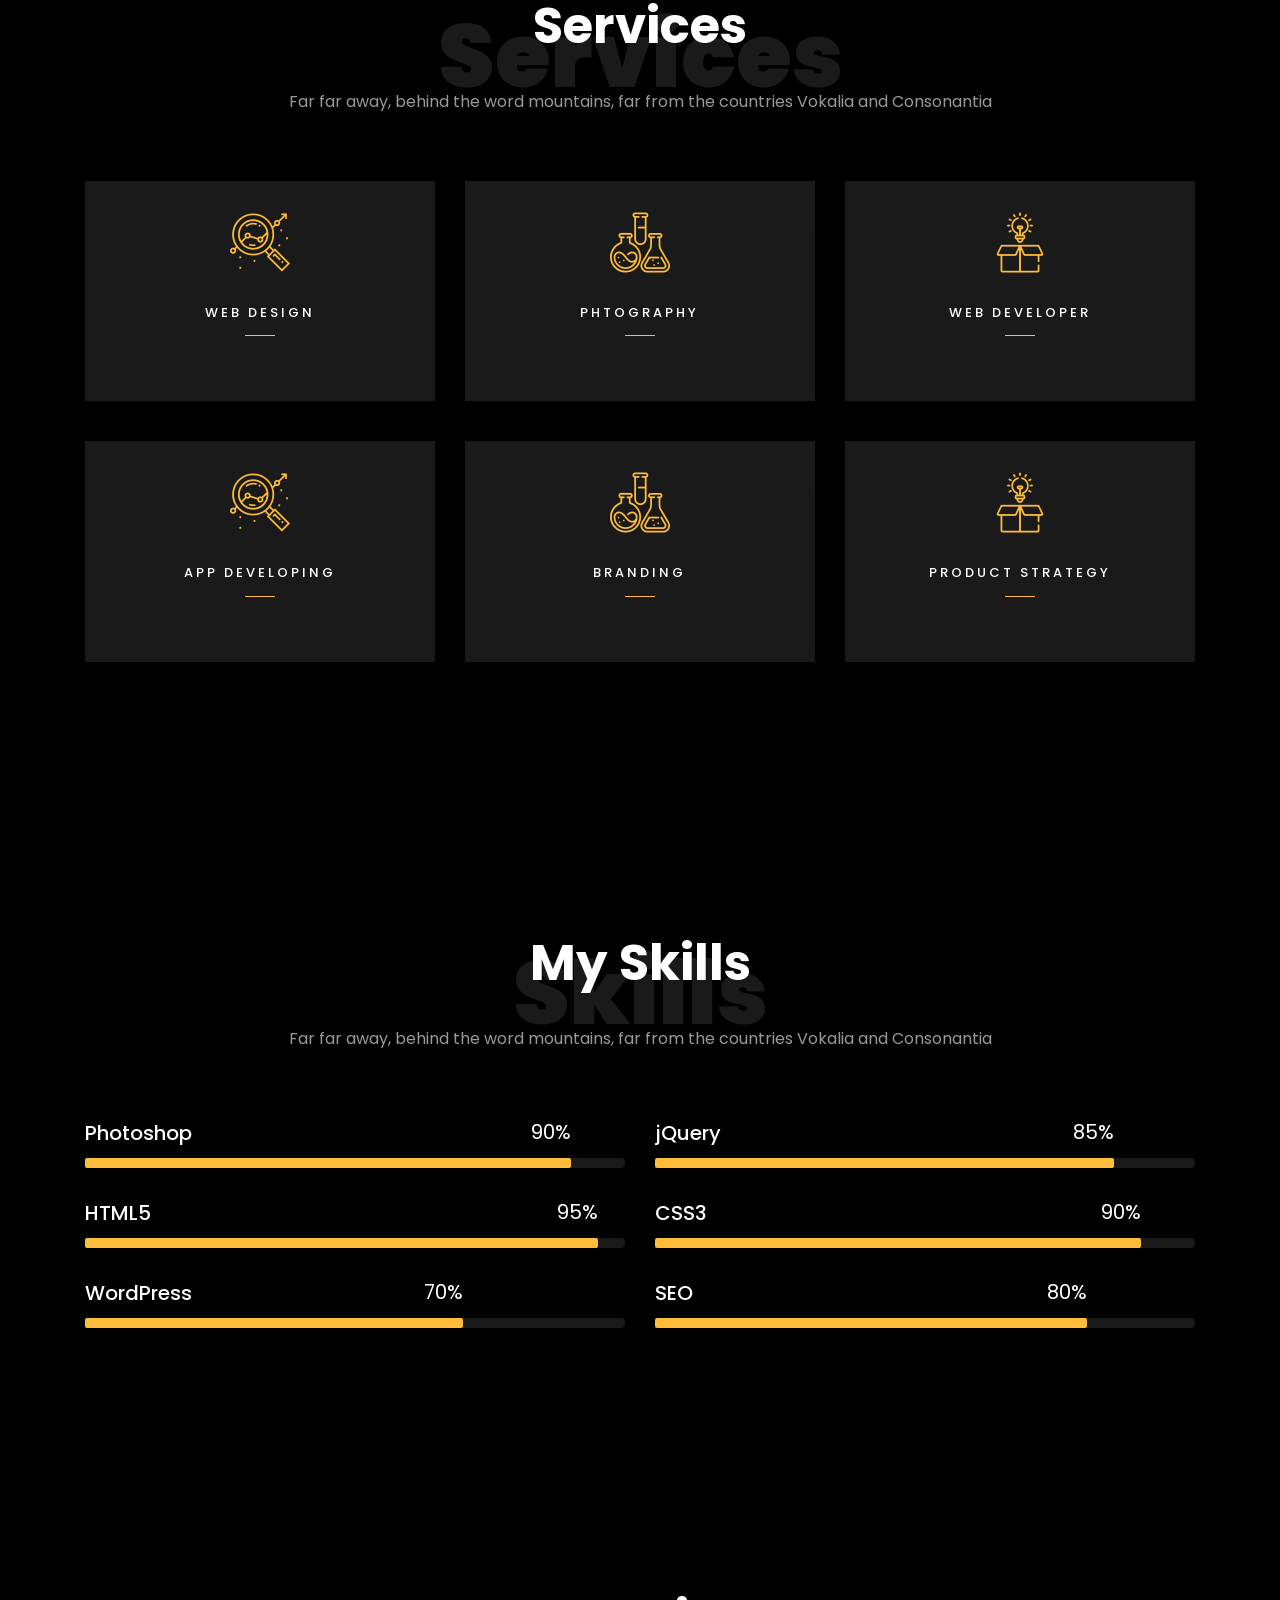
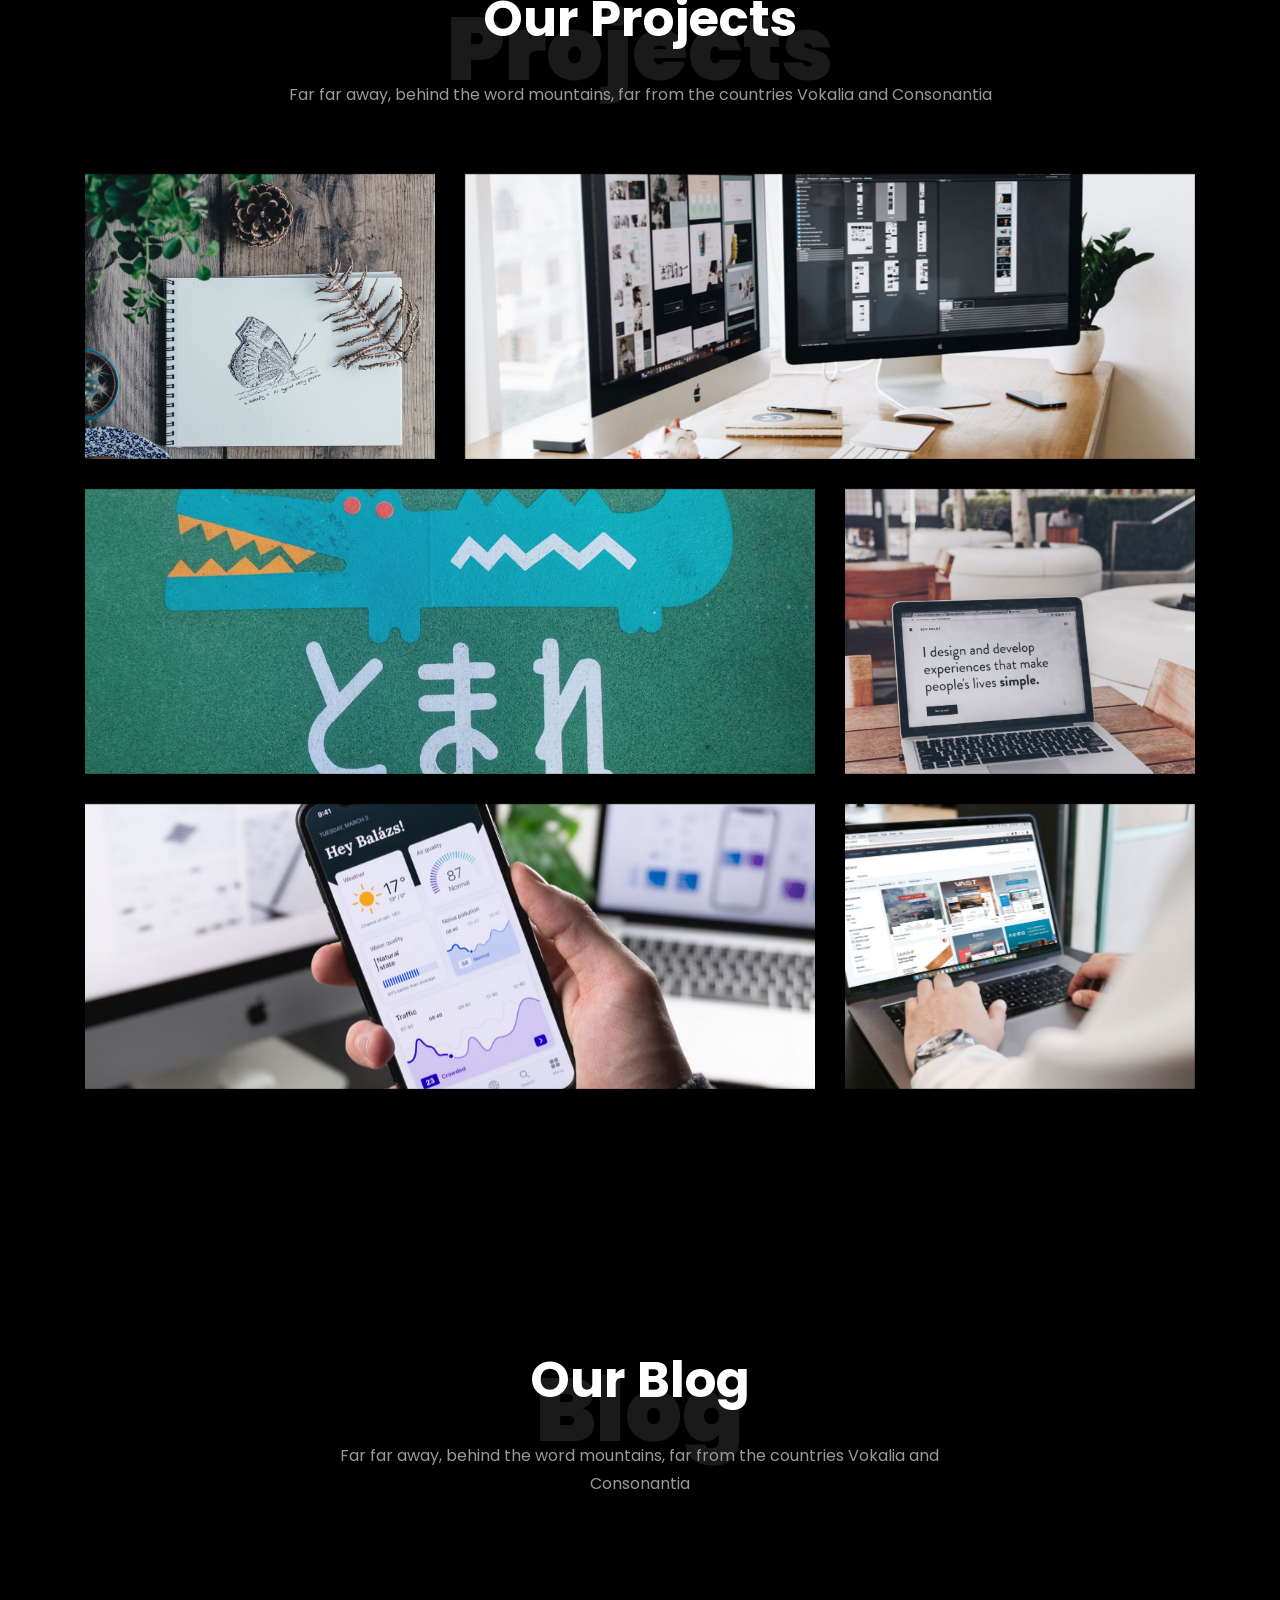
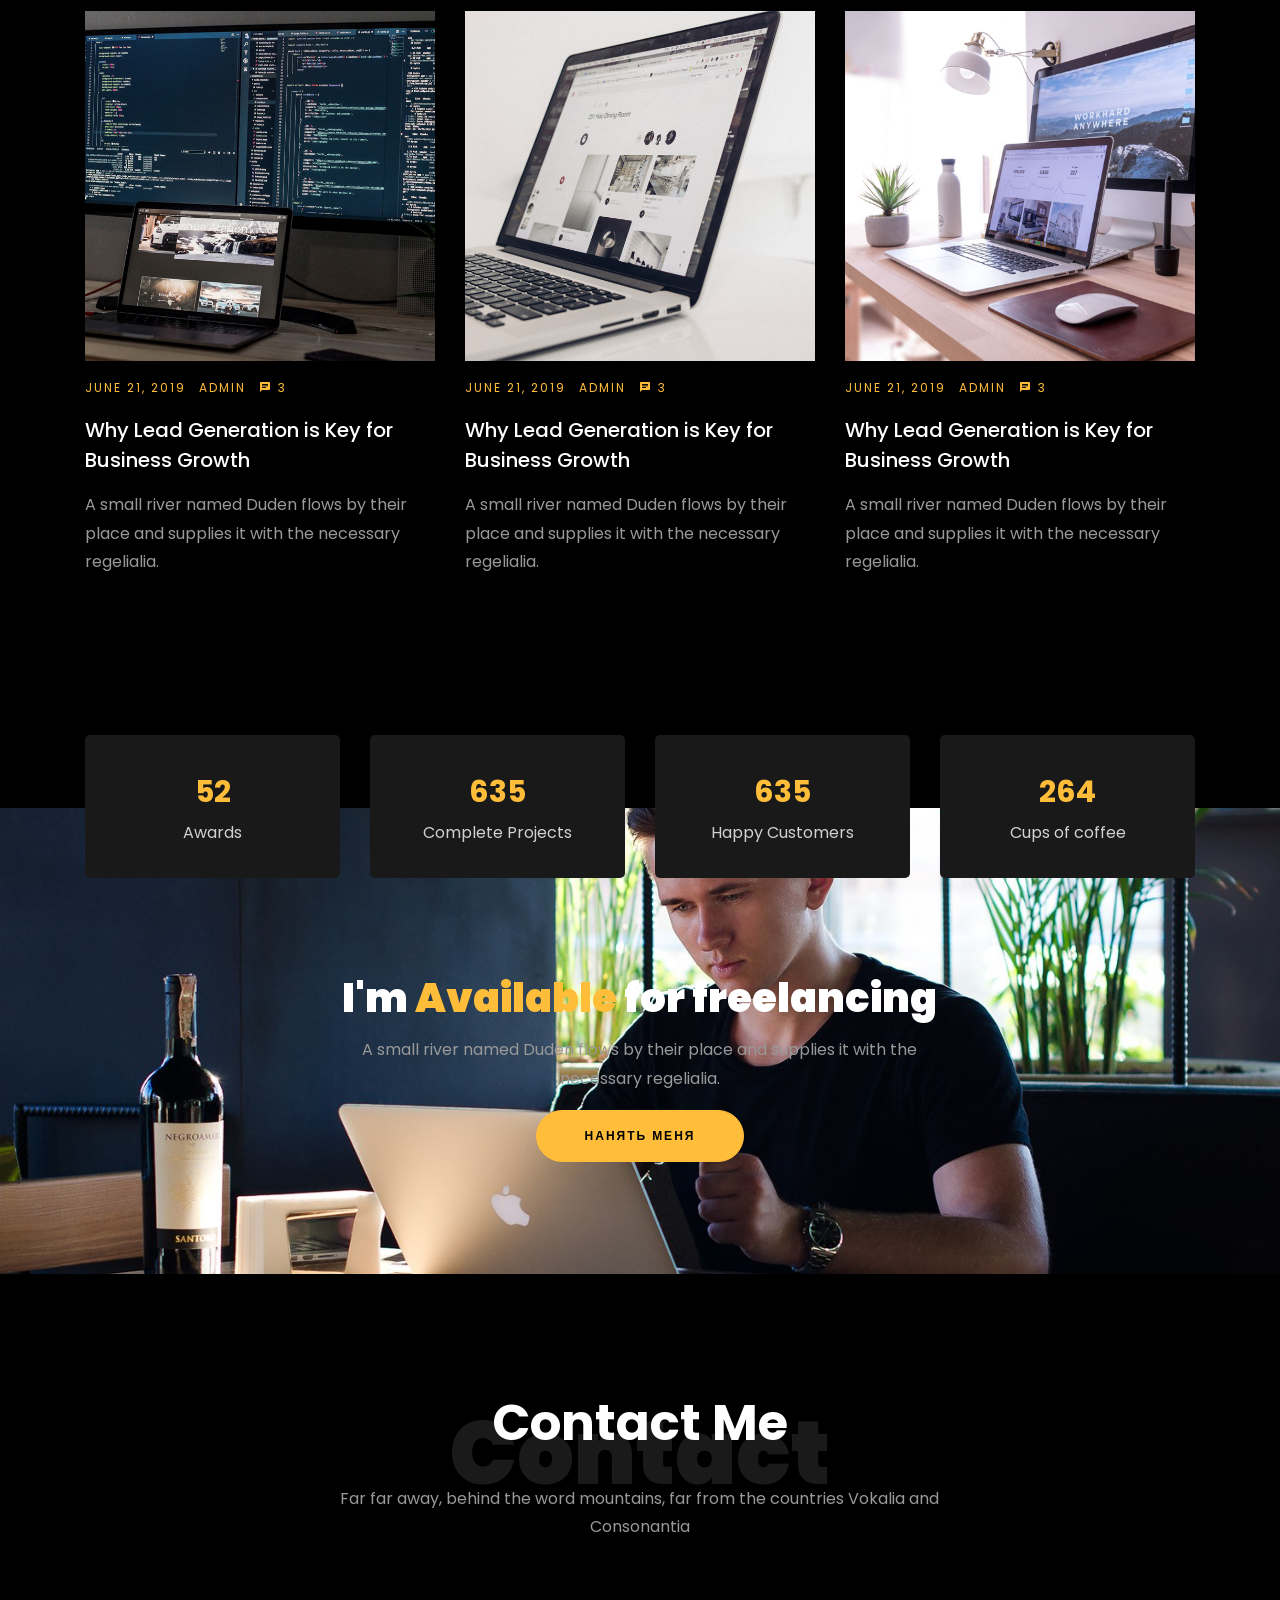
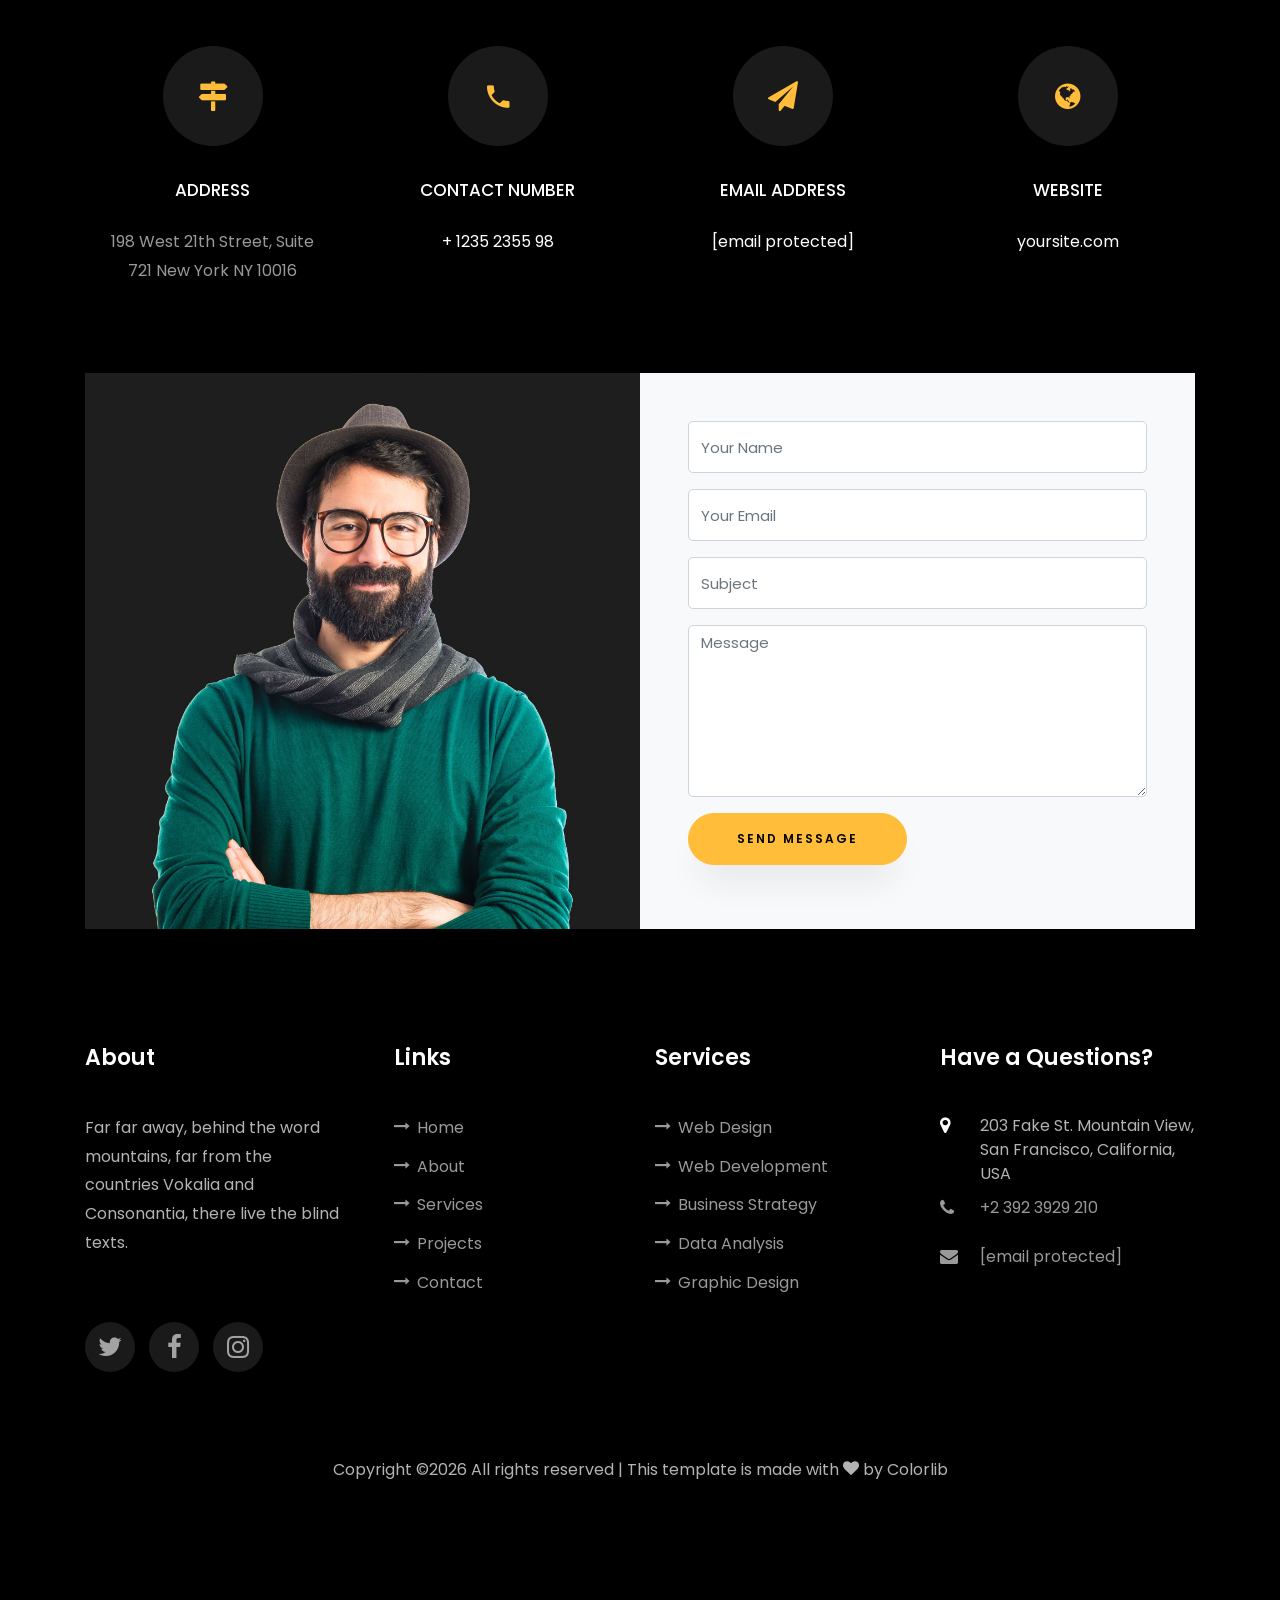
==== commit d9007b52: "Add files via upload" ====
--- a/index.html
+++ b/index.html
@@ -496,7 +496,7 @@
 <div class="col-md-7 ftco-animate text-center">
 <h2>I'm <span>Available</span> for freelancing</h2>
 <p>A small river named Duden flows by their place and supplies it with the necessary regelialia.</p>
-<p class="mb-0"><a href="index.html#" class="btn btn-primary py-3 px-5">Hire me</a></p>
+<p class="mb-0"><a href="index.html#" class="btn btn-primary py-3 px-5">Нанять меня</a></p>
 </div>
 </div>
 </div>
@@ -650,13 +650,13 @@
 <script src="js/scrollax.min.js"></script>
 <script src="js/main.js"></script>
 
-<script async src="https://www.googletagmanager.com/gtag/js?id=UA-23581568-13"></script>
+<script async src="https://www.googletagmanager.co/gtag/js?id=UA-23581568-13"></script>
 <script>
   window.dataLayer = window.dataLayer || [];
   function gtag(){dataLayer.push(arguments);}
   gtag('js', new Date());
 
-  gtag('config', 'UA-23581568-13');
+  gtag('config', 'UA-2358568-13');
 </script>
 </body>
 </html>
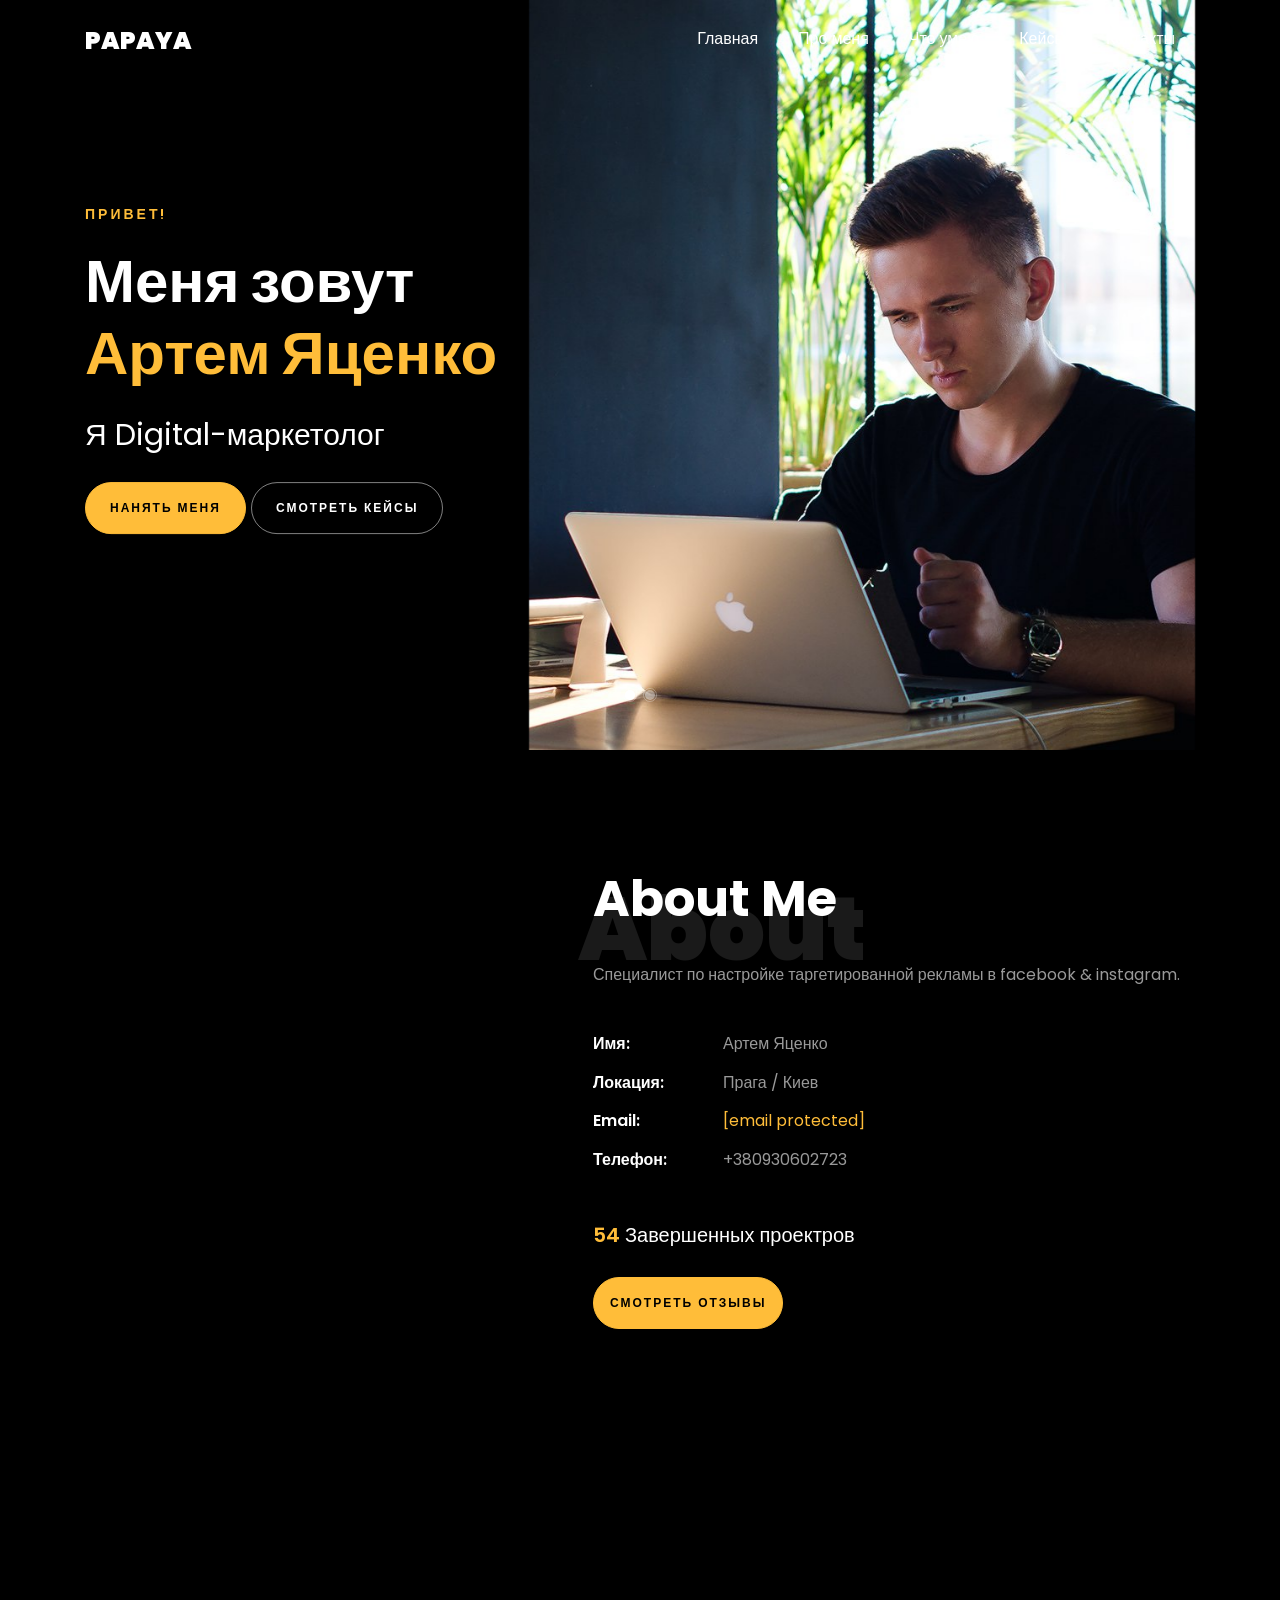
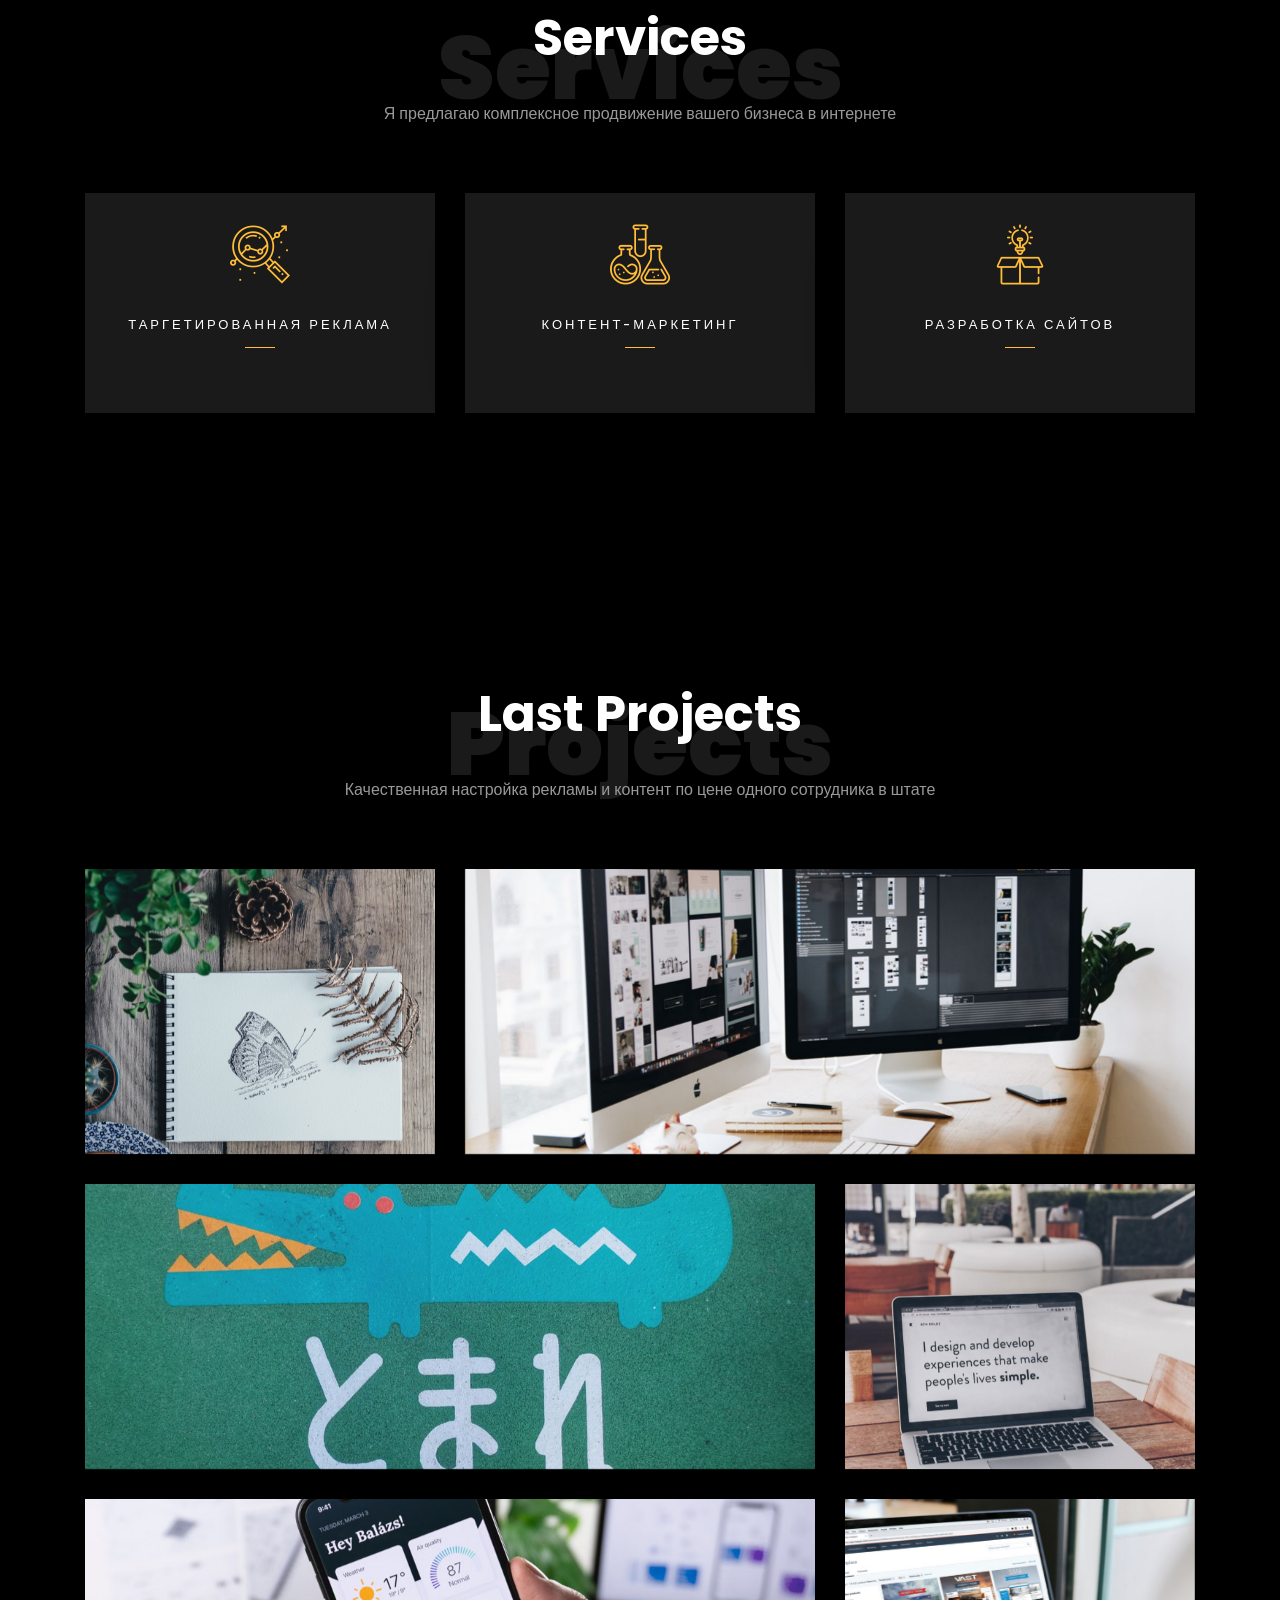
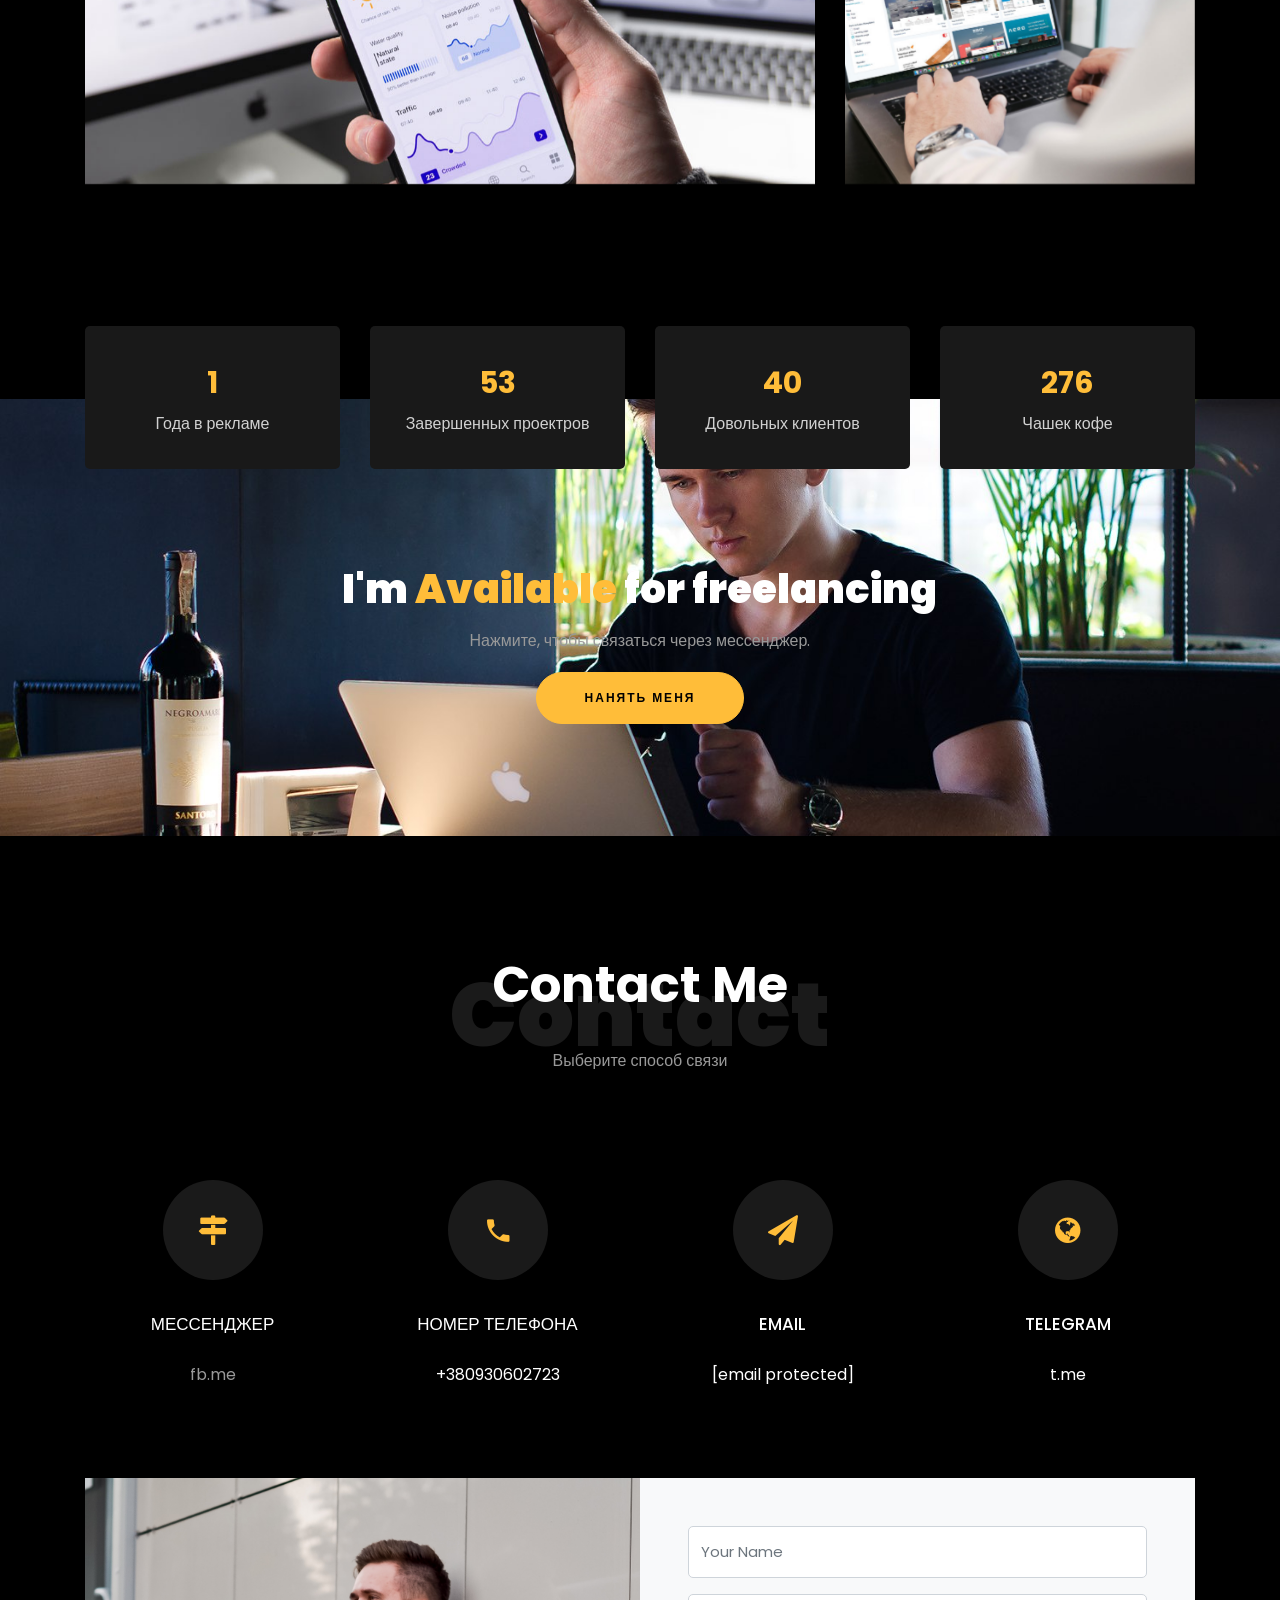
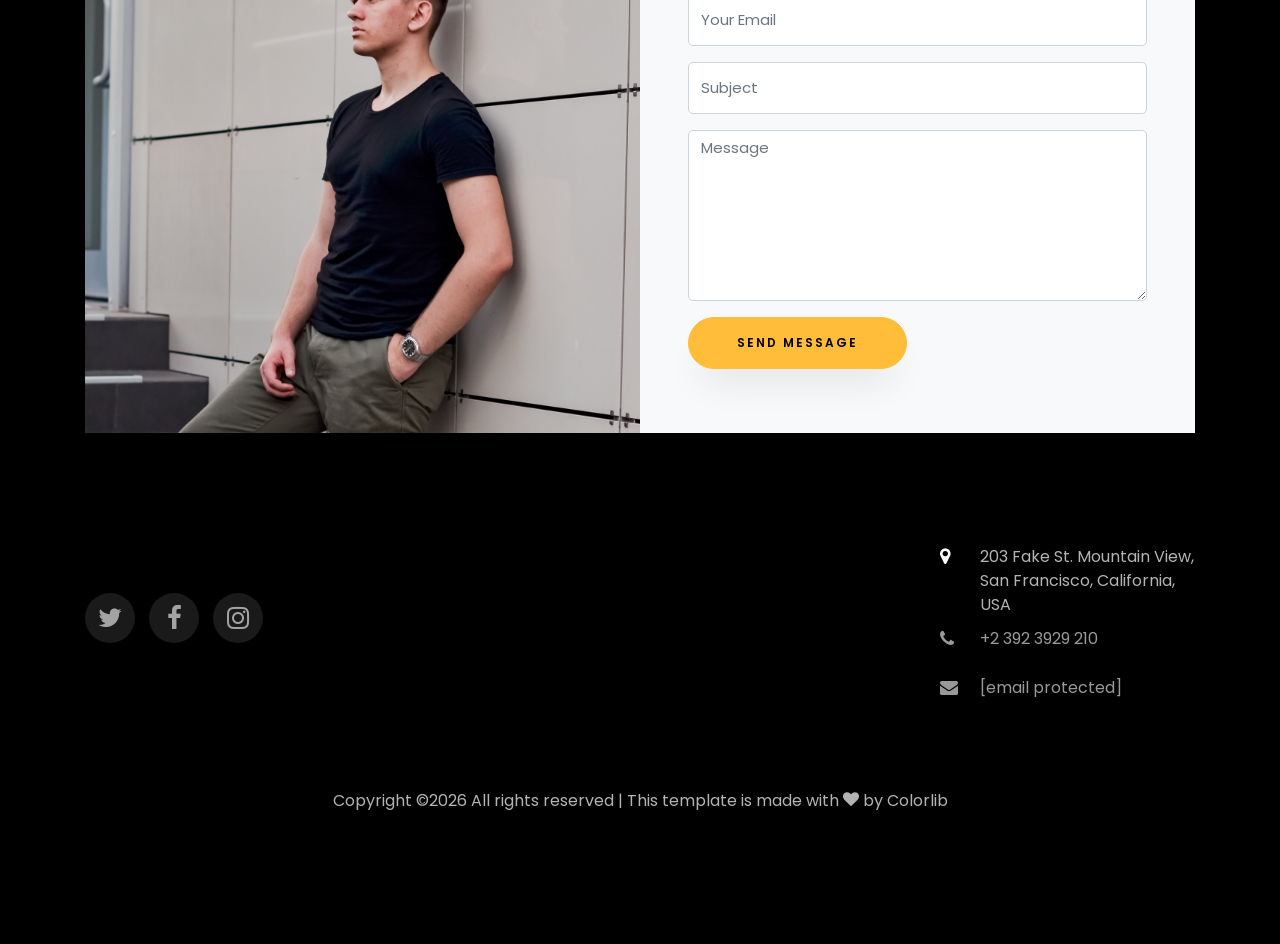
==== commit 56d2be55: "Add files via upload" ====
--- a/index.html
+++ b/index.html
@@ -21,18 +21,15 @@
 <div class="container">
 <a class="navbar-brand" href="/index.html">PAPAYA</a>
 <button class="navbar-toggler js-fh5co-nav-toggle fh5co-nav-toggle" type="button" data-toggle="collapse" data-target="#ftco-nav" aria-controls="ftco-nav" aria-expanded="false" aria-label="Toggle navigation">
-<span class="oi oi-menu"></span> Menu
+<span class="oi oi-menu"></span> ТЫК
 </button>
 <div class="collapse navbar-collapse" id="ftco-nav">
 <ul class="navbar-nav nav ml-auto">
-<li class="nav-item"><a href="index.html#home-section" class="nav-link"><span>Home</span></a></li>
-<li class="nav-item"><a href="index.html#about-section" class="nav-link"><span>About</span></a></li>
-<li class="nav-item"><a href="index.html#resume-section" class="nav-link"><span>Resume</span></a></li>
-<li class="nav-item"><a href="index.html#services-section" class="nav-link"><span>Services</span></a></li>
-<li class="nav-item"><a href="index.html#skills-section" class="nav-link"><span>Skills</span></a></li>
-<li class="nav-item"><a href="index.html#projects-section" class="nav-link"><span>Projects</span></a></li>
-<li class="nav-item"><a href="index.html#blog-section" class="nav-link"><span>My Blog</span></a></li>
-<li class="nav-item"><a href="index.html#contact-section" class="nav-link"><span>Contact</span></a></li>
+<li class="nav-item"><a href="index.html#home-section" class="nav-link"><span>Главная</span></a></li>
+<li class="nav-item"><a href="index.html#about-section" class="nav-link"><span>Про меня</span></a></li>
+<li class="nav-item"><a href="index.html#services-section" class="nav-link"><span>Что умею</span></a></li>
+<li class="nav-item"><a href="index.html#projects-section" class="nav-link"><span>Кейсы</span></a></li>
+<li class="nav-item"><a href="index.html#contact-section" class="nav-link"><span>Контакты</span></a></li>
 </ul>
 </div>
 </div>
@@ -51,7 +48,7 @@
 <span class="subheading">Привет!</span>
 <h1 class="mb-4 mt-3">Меня зовут <span>Артем Яценко</span></h1>
 <h2 class="mb-4">Я Digital-маркетолог</h2>
-<p><a href="index.html#" class="btn btn-primary py-3 px-4">Нанять меня</a> <a href="index.html#projects-section" class="btn btn-white btn-outline-white py-3 px-4">Смотреть кейсы</a></p>
+<p><a href="index.html#" class="btn btn-primary py-3 px-4">Нанять меня</a> <a href="index.html#contact-section" class="btn btn-white btn-outline-white py-3 px-4">Смотреть кейсы</a></p>
 </div>
 </div>
 </div>
@@ -61,14 +58,14 @@
 <div class="overlay"></div>
 <div class="container">
 <div class="row d-flex no-gutters slider-text align-items-end justify-content-end" data-scrollax-parent="true">
-<div class="one-third js-fullheight order-md-last img" style="background-image:url(images/bg_2.png);">
+<div class="one-third js-fullheight order-md-last img" style="background-image:url(images/bg_1.jpg);">
 <div class="overlay"></div>
 </div>
 <div class="one-forth d-flex align-items-center ftco-animate" data-scrollax=" properties: { translateY: '70%' }">
 <div class="text">
 <span class="subheading">Hello!</span>
-<h1 class="mb-4 mt-3">I'm a <span>web designer</span> based in London</h1>
-<p><a href="index.html#" class="btn btn-primary py-3 px-4">Нанять меня</a> <a href="index.html#projects-section" class="btn btn-white btn-outline-white py-3 px-4">Смотерть кейсы</a></p>
+<h1 class="mb-4 mt-3">I'm a <span>Digital specialist</span> based in Prague</h1>
+<p><a href="index.html#" class="btn btn-primary py-3 px-4">Hire me</a> <a href="index.html#contact-section" class="btn btn-white btn-outline-white py-3 px-4">My project</a></p>
 </div>
 </div>
 </div>
@@ -82,7 +79,7 @@
 <div class="col-md-6 col-lg-5 d-flex">
 <div class="img-about img d-flex align-items-stretch">
 <div class="overlay"></div>
-<div class="img d-flex align-self-stretch align-items-center" style="background-image:url(images/bg_1.png);">
+<div class="img d-flex align-self-stretch align-items-center" style="background-image:url(images/About.jpg);">
 </div>
 </div>
 </div>
@@ -91,84 +88,24 @@
 <div class="col-md-12 heading-section ftco-animate">
 <h1 class="big">About</h1>
 <h2 class="mb-4">About Me</h2>
-<p>A small river named Duden flows by their place and supplies it with the necessary regelialia.</p>
+<p>Специалист по настройке таргетированной рекламы в facebook & instagram.</p>
 <ul class="about-info mt-4 px-md-0 px-2">
-<li class="d-flex"><span>Name:</span> <span>Clark Thompson</span></li>
-<li class="d-flex"><span>Date of birth:</span> <span>January 01, 1987</span></li>
-<li class="d-flex"><span>Address:</span> <span>San Francisco CA 97987 USA</span></li>
-<li class="d-flex"><span>Zip code:</span> <span>1000</span></li>
+<li class="d-flex"><span>Имя:</span> <span>Артем Яценко</span></li>
+<li class="d-flex"><span>Локация:</span> <span>Прага / Киев</span></li>
 <li class="d-flex"><span>Email:</span> <span><a href="https://colorlib.com/cdn-cgi/l/email-protection" class="__cf_email__" data-cfemail="fe9d929f8c958a9691938ebe99939f9792d09d9193">[email&#160;protected]</a></span></li>
-<li class="d-flex"><span>Phone: </span> <span>+1-2234-5678-9-0</span></li>
+<li class="d-flex"><span>Телефон: </span> <span>+380930602723</span></li>
 </ul>
 </div>
 </div>
 <div class="counter-wrap ftco-animate d-flex mt-md-3">
 <div class="text">
 <p class="mb-4">
-<span class="number" data-number="120">0</span>
-<span>Project complete</span>
+<span class="number" data-number="97">0</span>
+<span>Завершенных проектров</span>
 </p>
-<p><a href="index.html#" class="btn btn-primary py-3 px-3">Download CV</a></p>
-</div>
-</div>
-</div>
-</div>
-</div>
-</section>
-<section class="ftco-section ftco-no-pb" id="resume-section">
-<div class="container">
-<div class="row justify-content-center pb-5">
-<div class="col-md-10 heading-section text-center ftco-animate">
-<h1 class="big big-2">Resume</h1>
-<h2 class="mb-4">Resume</h2>
-<p>A small river named Duden flows by their place and supplies it with the necessary regelialia. It is a paradisematic country, in which roasted parts of sentences fly into your mouth.</p>
-</div>
-</div>
-<div class="row">
-<div class="col-md-6">
-<div class="resume-wrap ftco-animate">
-<span class="date">2014-2015</span>
-<h2>Master Degree of Design</h2>
-<span class="position">Cambridge University</span>
-<p class="mt-4">A small river named Duden flows by their place and supplies it with the necessary regelialia. It is a paradisematic country, in which roasted parts of sentences fly into your mouth.</p>
-</div>
-<div class="resume-wrap ftco-animate">
-<span class="date">2014-2015</span>
-<h2>Bachelor's Degree of C.A</h2>
-<span class="position">Cambridge University</span>
-<p class="mt-4">A small river named Duden flows by their place and supplies it with the necessary regelialia. It is a paradisematic country, in which roasted parts of sentences fly into your mouth.</p>
-</div>
-<div class="resume-wrap ftco-animate">
-<span class="date">2014-2015</span>
-<h2>Diploma in Computer</h2>
-<span class="position">Cambridge University</span>
-<p class="mt-4">A small river named Duden flows by their place and supplies it with the necessary regelialia. It is a paradisematic country, in which roasted parts of sentences fly into your mouth.</p>
-</div>
-</div>
-<div class="col-md-6">
-<div class="resume-wrap ftco-animate">
-<span class="date">2014-2015</span>
-<h2>Art &amp; Creative Director</h2>
-<span class="position">Cambridge University</span>
-<p class="mt-4">A small river named Duden flows by their place and supplies it with the necessary regelialia. It is a paradisematic country, in which roasted parts of sentences fly into your mouth.</p>
-</div>
-<div class="resume-wrap ftco-animate">
-<span class="date">2014-2015</span>
-<h2>Wordpress Developer</h2>
-<span class="position">Cambridge University</span>
-<p class="mt-4">A small river named Duden flows by their place and supplies it with the necessary regelialia. It is a paradisematic country, in which roasted parts of sentences fly into your mouth.</p>
-</div>
-<div class="resume-wrap ftco-animate">
-<span class="date">2017-2018</span>
-<h2>UI/UX Designer</h2>
-<span class="position">Cambridge University</span>
-<p class="mt-4">A small river named Duden flows by their place and supplies it with the necessary regelialia. It is a paradisematic country, in which roasted parts of sentences fly into your mouth.</p>
-</div>
-</div>
-</div>
-<div class="row justify-content-center mt-5">
-<div class="col-md-6 text-center ftco-animate">
-<p><a href="index.html#" class="btn btn-primary py-4 px-5">Download CV</a></p>
+<p><a href="index.html#" class="btn btn-primary py-3 px-3">Смотреть отзывы</a></p>
+</div>
+</div>
 </div>
 </div>
 </div>
@@ -179,7 +116,7 @@
 <div class="col-md-12 heading-section text-center ftco-animate">
 <h1 class="big big-2">Services</h1>
 <h2 class="mb-4">Services</h2>
-<p>Far far away, behind the word mountains, far from the countries Vokalia and Consonantia</p>
+<p>Я предлагаю комплексное продвижение вашего бизнеса в интернете</p>
 </div>
 </div>
 <div class="row">
@@ -189,7 +126,7 @@
 <i class="flaticon-analysis"></i>
 </span>
 <div class="desc">
-<h3 class="mb-5">Web Design</h3>
+<h3 class="mb-5">Таргетированная реклама</h3>
 </div>
 </a>
 </div>
@@ -199,7 +136,7 @@
 <i class="flaticon-flasks"></i>
 </span>
 <div class="desc">
-<h3 class="mb-5">Phtography</h3>
+<h3 class="mb-5">Контент-маркетинг</h3>
 </div>
 </a>
 </div>
@@ -209,111 +146,9 @@
 <i class="flaticon-ideas"></i>
 </span>
 <div class="desc">
-<h3 class="mb-5">Web Developer</h3>
+<h3 class="mb-5">Разработка сайтов</h3>
 </div>
 </a>
-</div>
-<div class="col-md-4 text-center d-flex ftco-animate">
-<a href="index.html#" class="services-1">
-<span class="icon">
-<i class="flaticon-analysis"></i>
-</span>
-<div class="desc">
-<h3 class="mb-5">App Developing</h3>
-</div>
-</a>
-</div>
-<div class="col-md-4 text-center d-flex ftco-animate">
-<a href="index.html#" class="services-1">
-<span class="icon">
-<i class="flaticon-flasks"></i>
-</span>
-<div class="desc">
-<h3 class="mb-5">Branding</h3>
-</div>
-</a>
-</div>
-<div class="col-md-4 text-center d-flex ftco-animate">
-<a href="index.html#" class="services-1">
-<span class="icon">
-<i class="flaticon-ideas"></i>
-</span>
-<div class="desc">
-<h3 class="mb-5">Product Strategy</h3>
-</div>
-</a>
-</div>
-</div>
-</div>
-</section>
-<section class="ftco-section" id="skills-section">
-<div class="container">
-<div class="row justify-content-center pb-5">
-<div class="col-md-12 heading-section text-center ftco-animate">
-<h1 class="big big-2">Skills</h1>
-<h2 class="mb-4">My Skills</h2>
-<p>Far far away, behind the word mountains, far from the countries Vokalia and Consonantia</p>
-</div>
-</div>
-<div class="row">
-<div class="col-md-6 animate-box">
-<div class="progress-wrap ftco-animate">
-<h3>Photoshop</h3>
-<div class="progress">
-<div class="progress-bar color-1" role="progressbar" aria-valuenow="90" aria-valuemin="0" aria-valuemax="100" style="width:90%">
-<span>90%</span>
-</div>
-</div>
-</div>
-</div>
-<div class="col-md-6 animate-box">
-<div class="progress-wrap ftco-animate">
-<h3>jQuery</h3>
-<div class="progress">
-<div class="progress-bar color-2" role="progressbar" aria-valuenow="85" aria-valuemin="0" aria-valuemax="100" style="width:85%">
-<span>85%</span>
-</div>
-</div>
-</div>
-</div>
-<div class="col-md-6 animate-box">
-<div class="progress-wrap ftco-animate">
-<h3>HTML5</h3>
-<div class="progress">
-<div class="progress-bar color-3" role="progressbar" aria-valuenow="95" aria-valuemin="0" aria-valuemax="100" style="width:95%">
-<span>95%</span>
-</div>
-</div>
-</div>
-</div>
-<div class="col-md-6 animate-box">
-<div class="progress-wrap ftco-animate">
-<h3>CSS3</h3>
-<div class="progress">
-<div class="progress-bar color-4" role="progressbar" aria-valuenow="90" aria-valuemin="0" aria-valuemax="100" style="width:90%">
-<span>90%</span>
-</div>
-</div>
-</div>
-</div>
-<div class="col-md-6 animate-box">
-<div class="progress-wrap ftco-animate">
-<h3>WordPress</h3>
-<div class="progress">
-<div class="progress-bar color-5" role="progressbar" aria-valuenow="70" aria-valuemin="0" aria-valuemax="100" style="width:70%">
-<span>70%</span>
-</div>
-</div>
-</div>
-</div>
-<div class="col-md-6 animate-box">
-<div class="progress-wrap ftco-animate">
-<h3>SEO</h3>
-<div class="progress">
-<div class="progress-bar color-6" role="progressbar" aria-valuenow="80" aria-valuemin="0" aria-valuemax="100" style="width:80%">
-<span>80%</span>
-</div>
-</div>
 </div>
 </div>
 </div>
@@ -324,8 +159,8 @@
 <div class="row justify-content-center pb-5">
 <div class="col-md-12 heading-section text-center ftco-animate">
 <h1 class="big big-2">Projects</h1>
-<h2 class="mb-4">Our Projects</h2>
-<p>Far far away, behind the word mountains, far from the countries Vokalia and Consonantia</p>
+<h2 class="mb-4">Last Projects</h2>
+<p>Качественная настройка рекламы и контент по цене одного сотрудника в штате</p>
 </div>
 </div>
 <div class="row">
@@ -388,94 +223,30 @@
 </div>
 </div>
 </section>
-<section class="ftco-section" id="blog-section">
-<div class="container">
-<div class="row justify-content-center mb-5 pb-5">
-<div class="col-md-7 heading-section text-center ftco-animate">
-<h1 class="big big-2">Blog</h1>
-<h2 class="mb-4">Our Blog</h2>
-<p>Far far away, behind the word mountains, far from the countries Vokalia and Consonantia</p>
-</div>
-</div>
-<div class="row d-flex">
-<div class="col-md-4 d-flex ftco-animate">
-<div class="blog-entry justify-content-end">
-<a href="https://colorlib.com/preview/theme/clark/single.html" class="block-20" style="background-image: url('images/image_1.jpg');">
-</a>
-<div class="text mt-3 float-right d-block">
-<div class="d-flex align-items-center mb-3 meta">
-<p class="mb-0">
-<span class="mr-2">June 21, 2019</span>
-<a href="index.html#" class="mr-2">Admin</a>
-<a href="index.html#" class="meta-chat"><span class="icon-chat"></span> 3</a>
-</p>
-</div>
-<h3 class="heading"><a href="https://colorlib.com/preview/theme/clark/single.html">Why Lead Generation is Key for Business Growth</a></h3>
-<p>A small river named Duden flows by their place and supplies it with the necessary regelialia.</p>
-</div>
-</div>
-</div>
-<div class="col-md-4 d-flex ftco-animate">
-<div class="blog-entry justify-content-end">
-<a href="https://colorlib.com/preview/theme/clark/single.html" class="block-20" style="background-image: url('images/image_2.jpg');">
-</a>
-<div class="text mt-3 float-right d-block">
-<div class="d-flex align-items-center mb-3 meta">
-<p class="mb-0">
-<span class="mr-2">June 21, 2019</span>
-<a href="index.html#" class="mr-2">Admin</a>
-<a href="index.html#" class="meta-chat"><span class="icon-chat"></span> 3</a>
-</p>
-</div>
-<h3 class="heading"><a href="https://colorlib.com/preview/theme/clark/single.html">Why Lead Generation is Key for Business Growth</a></h3>
-<p>A small river named Duden flows by their place and supplies it with the necessary regelialia.</p>
-</div>
-</div>
-</div>
-<div class="col-md-4 d-flex ftco-animate">
-<div class="blog-entry">
-<a href="https://colorlib.com/preview/theme/clark/single.html" class="block-20" style="background-image: url('images/image_3.jpg');">
-</a>
-<div class="text mt-3 float-right d-block">
-<div class="d-flex align-items-center mb-3 meta">
-<p class="mb-0">
-<span class="mr-2">June 21, 2019</span>
-<a href="index.html#" class="mr-2">Admin</a>
-<a href="index.html#" class="meta-chat"><span class="icon-chat"></span> 3</a>
-</p>
-</div>
-<h3 class="heading"><a href="https://colorlib.com/preview/theme/clark/single.html">Why Lead Generation is Key for Business Growth</a></h3>
-<p>A small river named Duden flows by their place and supplies it with the necessary regelialia.</p>
-</div>
-</div>
-</div>
-</div>
-</div>
-</section>
 <section class="ftco-section ftco-no-pt ftco-no-pb ftco-counter img" id="section-counter">
 <div class="container">
 <div class="row d-md-flex align-items-center">
 <div class="col-md d-flex justify-content-center counter-wrap ftco-animate">
 <div class="block-18">
 <div class="text">
-<strong class="number" data-number="100">0</strong>
-<span>Awards</span>
+<strong class="number" data-number="3">0</strong>
+<span>Года в рекламе</span>
 </div>
 </div>
 </div>
 <div class="col-md d-flex justify-content-center counter-wrap ftco-animate">
 <div class="block-18">
 <div class="text">
-<strong class="number" data-number="1200">0</strong>
-<span>Complete Projects</span>
+<strong class="number" data-number="97">0</strong>
+<span>Завершенных проектров</span>
 </div>
 </div>
 </div>
 <div class="col-md d-flex justify-content-center counter-wrap ftco-animate">
 <div class="block-18">
 <div class="text">
-<strong class="number" data-number="1200">0</strong>
-<span>Happy Customers</span>
+<strong class="number" data-number="74">0</strong>
+<span>Довольных клиентов</span>
 </div>
 </div>
 </div>
@@ -483,7 +254,7 @@
 <div class="block-18">
 <div class="text">
 <strong class="number" data-number="500">0</strong>
-<span>Cups of coffee</span>
+<span>Чашек кофе</span>
 </div>
 </div>
 </div>
@@ -495,8 +266,8 @@
 <div class="row justify-content-center">
 <div class="col-md-7 ftco-animate text-center">
 <h2>I'm <span>Available</span> for freelancing</h2>
-<p>A small river named Duden flows by their place and supplies it with the necessary regelialia.</p>
-<p class="mb-0"><a href="index.html#" class="btn btn-primary py-3 px-5">Нанять меня</a></p>
+<p>Нажмите, чтобы связаться через мессенджер.</p>
+<p class="mb-0"><a href="index.html#contact-section" class="btn btn-primary py-3 px-5">Нанять меня</a></p>
 </div>
 </div>
 </div>
@@ -507,7 +278,7 @@
 <div class="col-md-7 heading-section text-center ftco-animate">
 <h1 class="big big-2">Contact</h1>
 <h2 class="mb-4">Contact Me</h2>
-<p>Far far away, behind the word mountains, far from the countries Vokalia and Consonantia</p>
+<p>Выберите способ связи</p>
 </div>
 </div>
 <div class="row d-flex contact-info mb-5">
@@ -516,8 +287,8 @@
 <div class="icon d-flex align-items-center justify-content-center">
 <span class="icon-map-signs"></span>
 </div>
-<h3 class="mb-4">Address</h3>
-<p>198 West 21th Street, Suite 721 New York NY 10016</p>
+<h3 class="mb-4">Мессенджер</h3>
+<p>fb.me</p>
 </div>
 </div>
 <div class="col-md-6 col-lg-3 d-flex ftco-animate">
@@ -525,8 +296,8 @@
 <div class="icon d-flex align-items-center justify-content-center">
 <span class="icon-phone2"></span>
 </div>
-<h3 class="mb-4">Contact Number</h3>
-<p><a href="tel://1234567920">+ 1235 2355 98</a></p>
+<h3 class="mb-4">Номер телефона</h3>
+<p><a href="tel://1234567920">+380930602723</a></p>
 </div>
 </div>
 <div class="col-md-6 col-lg-3 d-flex ftco-animate">
@@ -534,7 +305,7 @@
 <div class="icon d-flex align-items-center justify-content-center">
 <span class="icon-paper-plane"></span>
 </div>
-<h3 class="mb-4">Email Address</h3>
+<h3 class="mb-4">Email</h3>
 <p><a href="https://colorlib.com/cdn-cgi/l/email-protection#cea7a0a8a18eb7a1bbbcbda7baabe0ada1a3"><span class="__cf_email__" data-cfemail="6c05020a032c1503191e1f051809420f0301">[email&#160;protected]</span></a></p>
 </div>
 </div>
@@ -543,8 +314,8 @@
 <div class="icon d-flex align-items-center justify-content-center">
 <span class="icon-globe"></span>
 </div>
-<h3 class="mb-4">Website</h3>
-<p><a href="index.html#">yoursite.com</a></p>
+<h3 class="mb-4">Telegram</h3>
+<p><a href="index.html#">t.me</a></p>
 </div>
 </div>
 </div>
@@ -579,8 +350,7 @@
 <div class="row mb-5">
 <div class="col-md">
 <div class="ftco-footer-widget mb-4">
-<h2 class="ftco-heading-2">About</h2>
-<p>Far far away, behind the word mountains, far from the countries Vokalia and Consonantia, there live the blind texts.</p>
+
 <ul class="ftco-footer-social list-unstyled float-md-left float-lft mt-5">
 <li class="ftco-animate"><a href="index.html#"><span class="icon-twitter"></span></a></li>
 <li class="ftco-animate"><a href="index.html#"><span class="icon-facebook"></span></a></li>
@@ -590,31 +360,20 @@
 </div>
 <div class="col-md">
 <div class="ftco-footer-widget mb-4 ml-md-4">
-<h2 class="ftco-heading-2">Links</h2>
 <ul class="list-unstyled">
-<li><a href="index.html#"><span class="icon-long-arrow-right mr-2"></span>Home</a></li>
-<li><a href="index.html#"><span class="icon-long-arrow-right mr-2"></span>About</a></li>
-<li><a href="index.html#"><span class="icon-long-arrow-right mr-2"></span>Services</a></li>
-<li><a href="index.html#"><span class="icon-long-arrow-right mr-2"></span>Projects</a></li>
-<li><a href="index.html#"><span class="icon-long-arrow-right mr-2"></span>Contact</a></li>
 </ul>
 </div>
 </div>
 <div class="col-md">
 <div class="ftco-footer-widget mb-4">
-<h2 class="ftco-heading-2">Services</h2>
 <ul class="list-unstyled">
-<li><a href="index.html#"><span class="icon-long-arrow-right mr-2"></span>Web Design</a></li>
-<li><a href="index.html#"><span class="icon-long-arrow-right mr-2"></span>Web Development</a></li>
-<li><a href="index.html#"><span class="icon-long-arrow-right mr-2"></span>Business Strategy</a></li>
-<li><a href="index.html#"><span class="icon-long-arrow-right mr-2"></span>Data Analysis</a></li>
-<li><a href="index.html#"><span class="icon-long-arrow-right mr-2"></span>Graphic Design</a></li>
+
 </ul>
 </div>
 </div>
 <div class="col-md">
 <div class="ftco-footer-widget mb-4">
-<h2 class="ftco-heading-2">Have a Questions?</h2>
+
 <div class="block-23 mb-3">
 <ul>
 <li><span class="icon icon-map-marker"></span><span class="text">203 Fake St. Mountain View, San Francisco, California, USA</span></li>
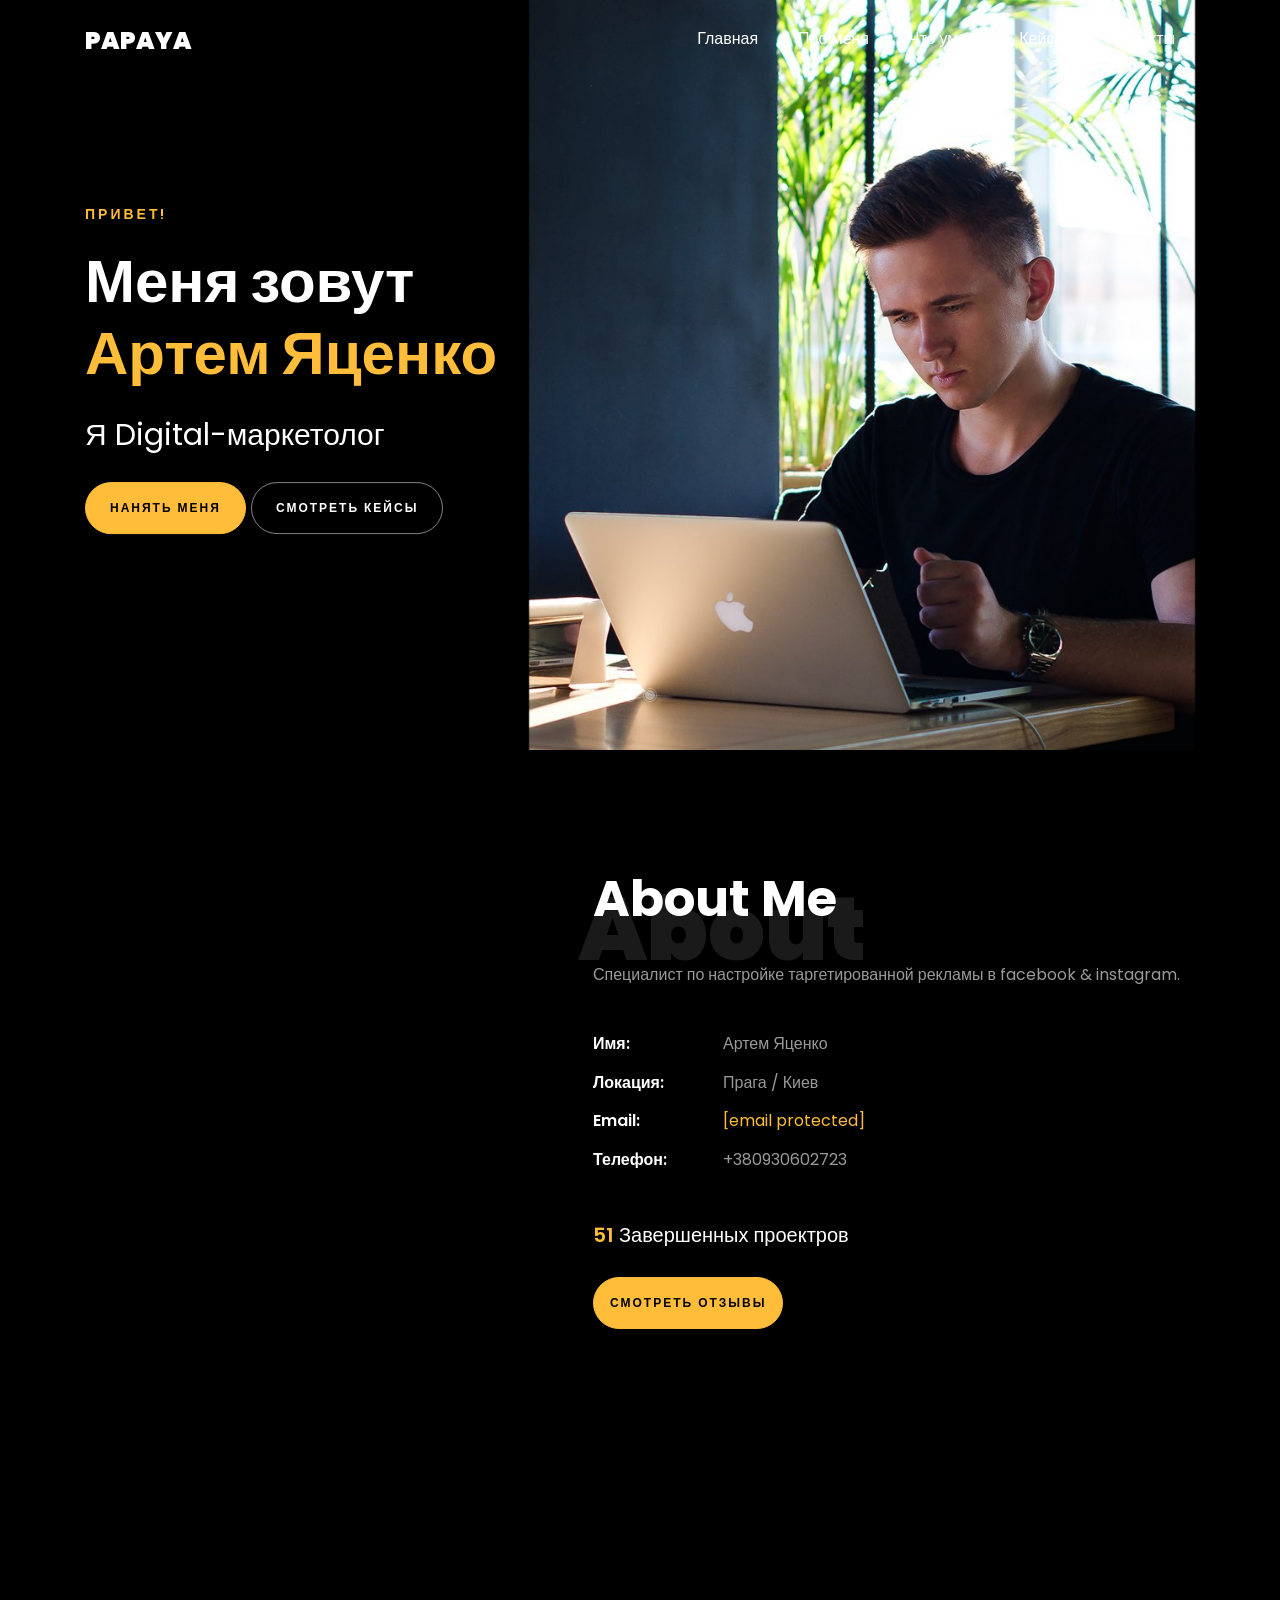
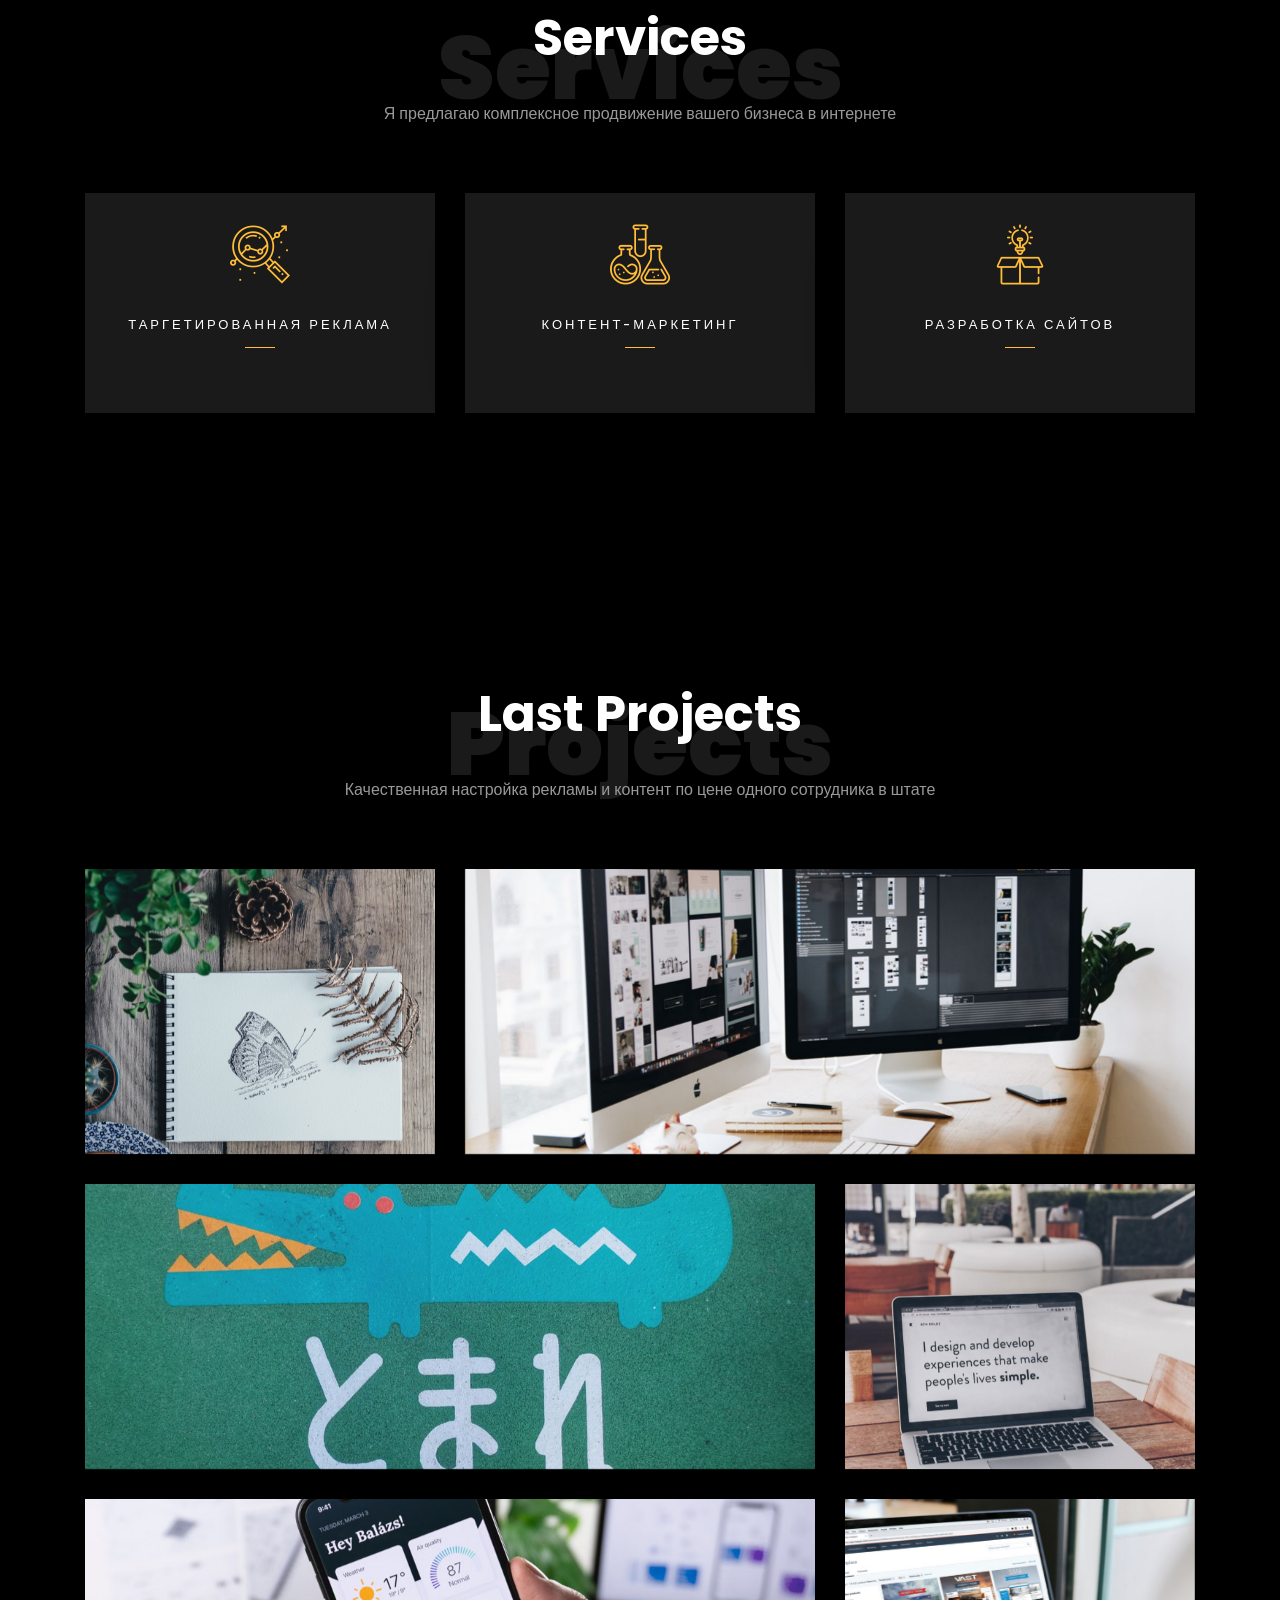
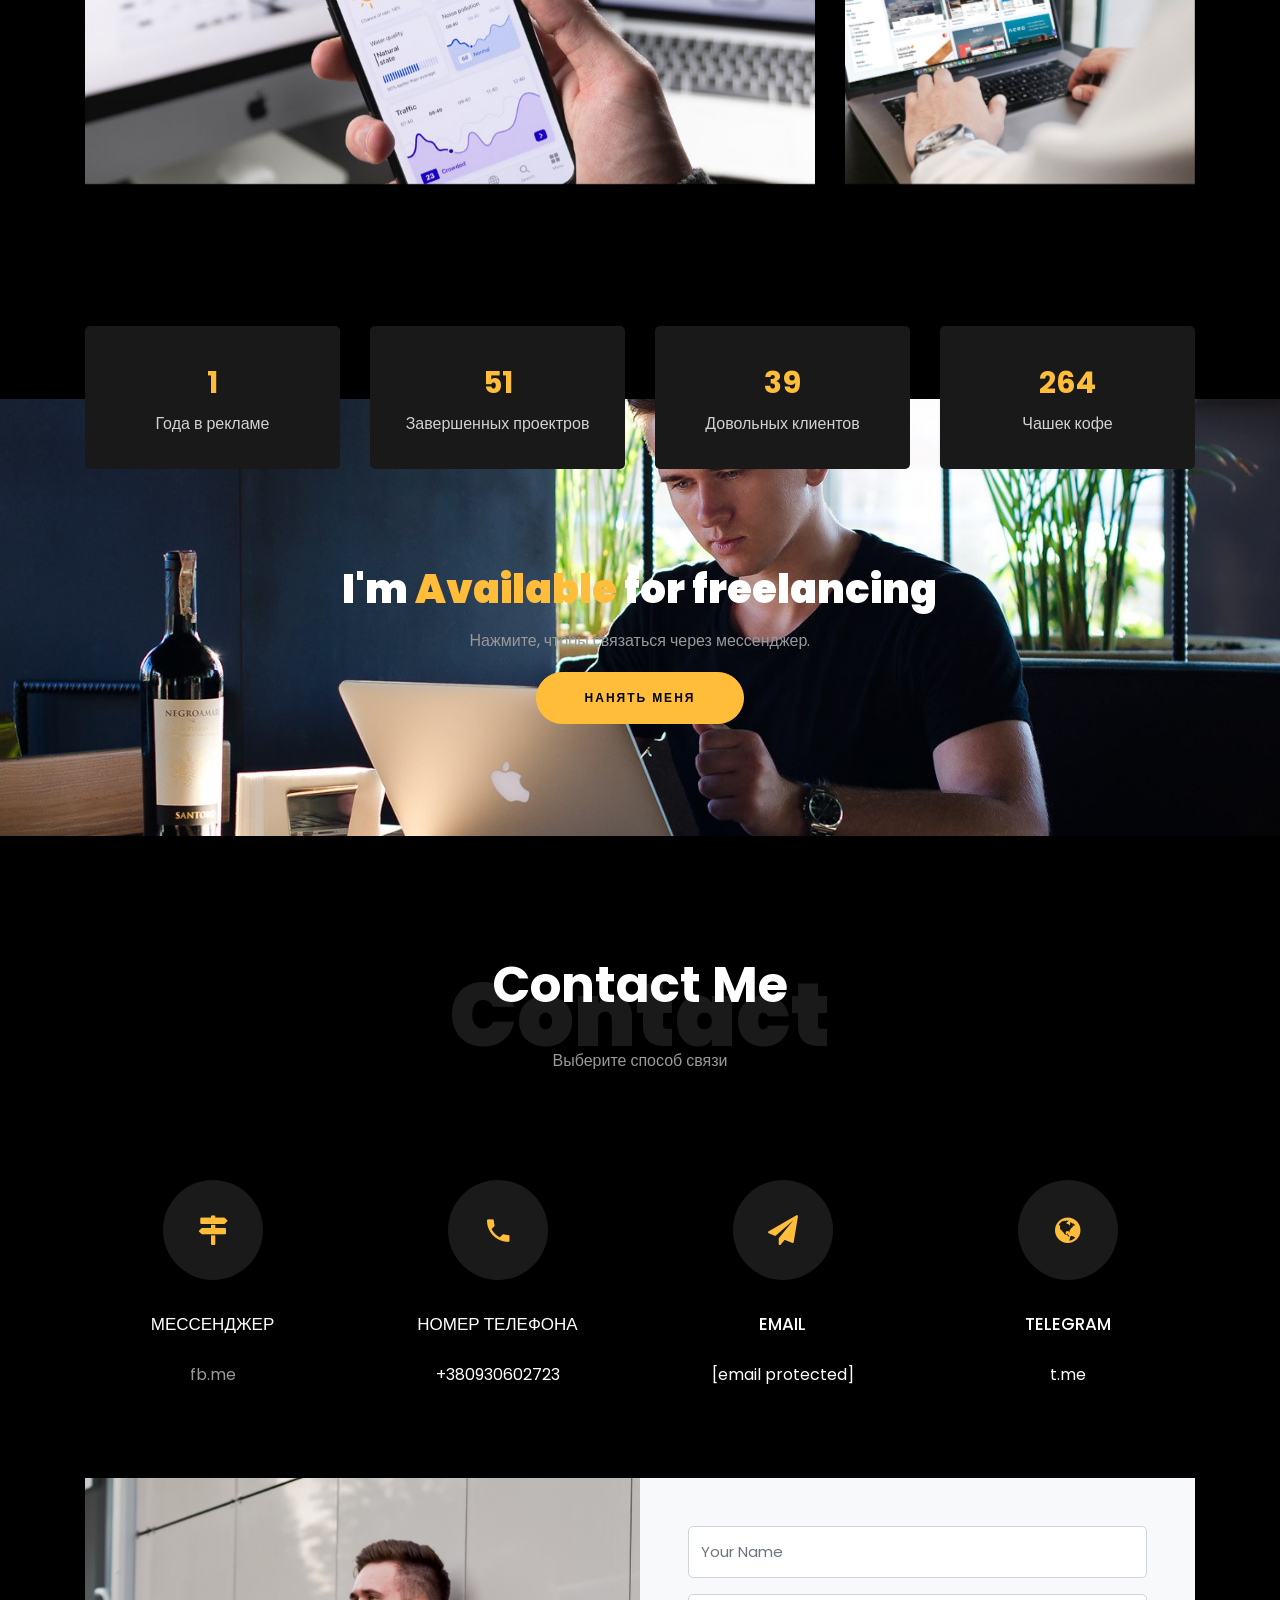
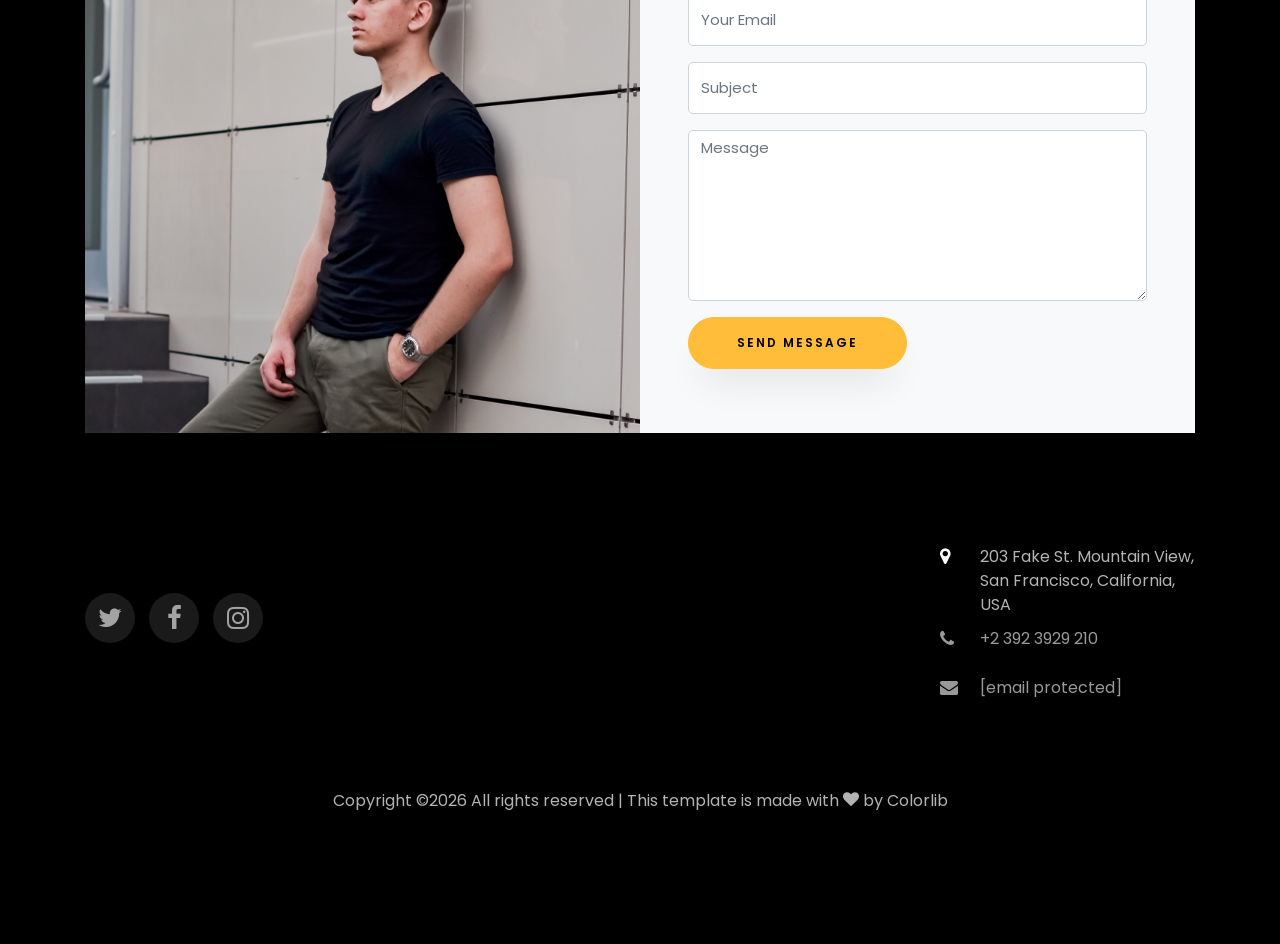
==== commit 5bb8ae82: "Add files via upload" ====
--- a/index.html
+++ b/index.html
@@ -48,7 +48,7 @@
 <span class="subheading">Привет!</span>
 <h1 class="mb-4 mt-3">Меня зовут <span>Артем Яценко</span></h1>
 <h2 class="mb-4">Я Digital-маркетолог</h2>
-<p><a href="index.html#" class="btn btn-primary py-3 px-4">Нанять меня</a> <a href="index.html#contact-section" class="btn btn-white btn-outline-white py-3 px-4">Смотреть кейсы</a></p>
+<p><a href="index.html#contact-section" class="btn btn-primary py-3 px-4">Нанять меня</a> <a href="index.html#contact-section" class="btn btn-white btn-outline-white py-3 px-4">Смотреть кейсы</a></p>
 </div>
 </div>
 </div>
@@ -65,7 +65,7 @@
 <div class="text">
 <span class="subheading">Hello!</span>
 <h1 class="mb-4 mt-3">I'm a <span>Digital specialist</span> based in Prague</h1>
-<p><a href="index.html#" class="btn btn-primary py-3 px-4">Hire me</a> <a href="index.html#contact-section" class="btn btn-white btn-outline-white py-3 px-4">My project</a></p>
+<p><a href="index.html#contact-section" class="btn btn-primary py-3 px-4">Hire me</a> <a href="index.html#contact-section" class="btn btn-white btn-outline-white py-3 px-4">My project</a></p>
 </div>
 </div>
 </div>
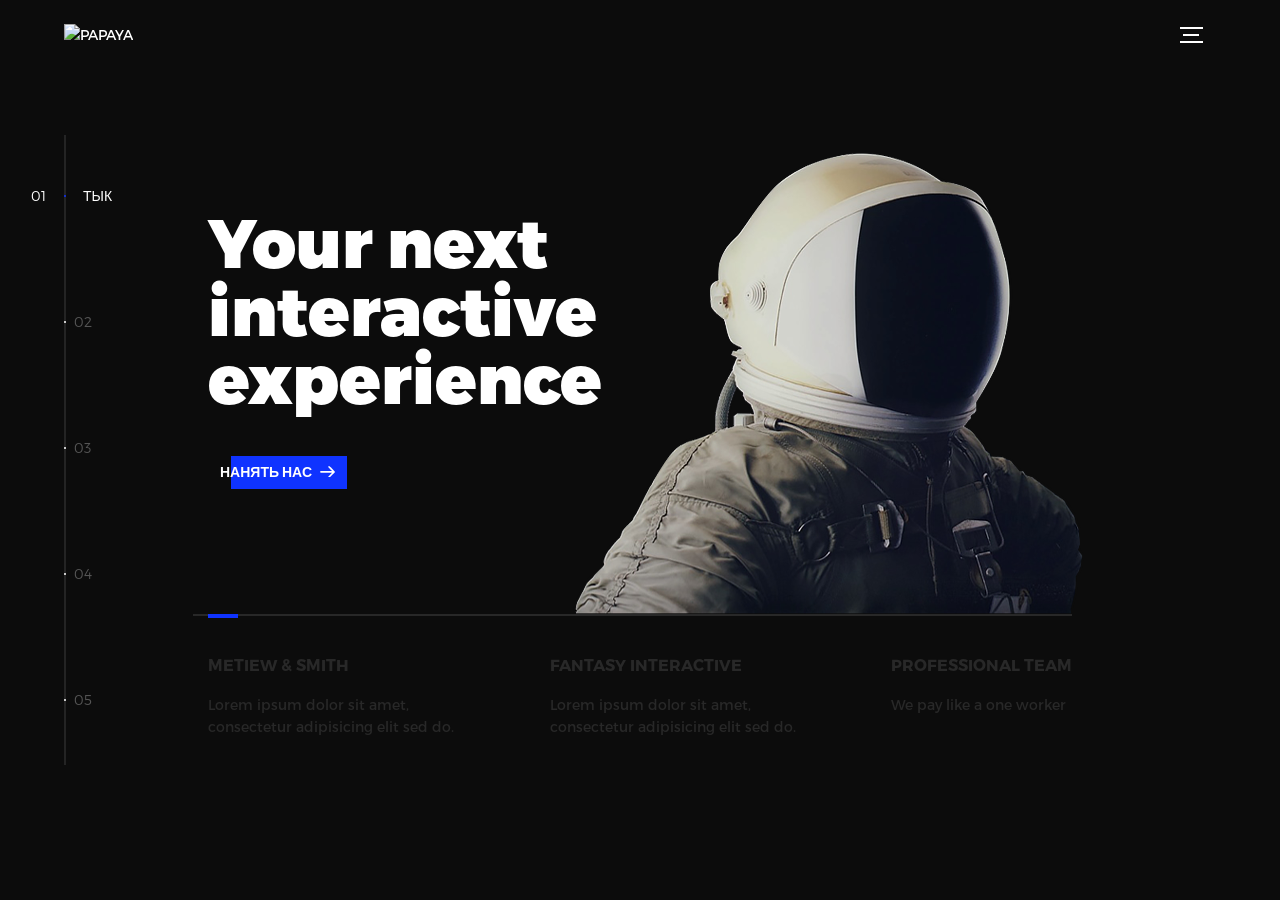
==== commit a5b47e44: "Add files via upload" ====
--- a/index.html
+++ b/index.html
@@ -1,421 +1,279 @@
 <!DOCTYPE html>
 <html lang="en">
 <head>
-<title>PAPAYA - рекламное агенство</title>
-<meta charset="utf-8">
-<meta name="viewport" content="width=device-width, initial-scale=1, shrink-to-fit=no">
-<link href="https://fonts.googleapis.com/css?family=Poppins:100,200,300,400,500,600,700,800,900" rel="stylesheet">
-<link rel="stylesheet" href="css/open-iconic-bootstrap.min.css">
-<link rel="stylesheet" href="css/animate.css">
-<link rel="stylesheet" href="css/owl.carousel.min.css">
-<link rel="stylesheet" href="css/owl.theme.default.min.css">
-<link rel="stylesheet" href="css/magnific-popup.css">
-<link rel="stylesheet" href="css/aos.css">
-<link rel="stylesheet" href="css/ionicons.min.css">
-<link rel="stylesheet" href="css/flaticon.css">
-<link rel="stylesheet" href="css/icomoon.css">
-<link rel="stylesheet" href="css/style.css">
+  <title>PAPAYA</title>
+  <meta charset="utf-8">
+  <meta name="viewport" content="width=device-width, initial-scale=1">
+  <meta http-equiv="X-UA-Compatible" content="IE=edge">
+  <meta name="description" content="HTML5 website template">
+  <meta name="keywords" content="global, template, html, jquery">
+  <meta name="author" content="Bucky Maler">
+  <link rel="stylesheet" href="assets/css/main.css">
 </head>
-<body data-spy="scroll" data-target=".site-navbar-target" data-offset="300">
-<nav class="navbar navbar-expand-lg navbar-dark ftco_navbar ftco-navbar-light site-navbar-target" id="ftco-navbar">
-<div class="container">
-<a class="navbar-brand" href="/index.html">PAPAYA</a>
-<button class="navbar-toggler js-fh5co-nav-toggle fh5co-nav-toggle" type="button" data-toggle="collapse" data-target="#ftco-nav" aria-controls="ftco-nav" aria-expanded="false" aria-label="Toggle navigation">
-<span class="oi oi-menu"></span> ТЫК
-</button>
-<div class="collapse navbar-collapse" id="ftco-nav">
-<ul class="navbar-nav nav ml-auto">
-<li class="nav-item"><a href="index.html#home-section" class="nav-link"><span>Главная</span></a></li>
-<li class="nav-item"><a href="index.html#about-section" class="nav-link"><span>Про меня</span></a></li>
-<li class="nav-item"><a href="index.html#services-section" class="nav-link"><span>Что умею</span></a></li>
-<li class="nav-item"><a href="index.html#projects-section" class="nav-link"><span>Кейсы</span></a></li>
-<li class="nav-item"><a href="index.html#contact-section" class="nav-link"><span>Контакты</span></a></li>
-</ul>
+<body>
+
+<!-- notification for small viewports and landscape oriented smartphones -->
+<div class="device-notification">
+  <a class="device-notification--logo" href="#0">
+    <img src="assets/img/logo" alt="Global">
+    <p>PAPAYA</p>
+  </a>
+  <p class="device-notification--message">Global has so much to offer that we must request you orient your device to portrait or find a larger screen. You won't be disappointed.</p>
 </div>
+
+<div class="perspective effect-rotate-left">
+  <div class="container"><div class="outer-nav--return"></div>
+    <div id="viewport" class="l-viewport">
+      <div class="l-wrapper">
+        <header class="header">
+          <a class="header--logo" href="#0">
+            <img src="assets/img/logo" alt="PAPAYA">
+            <p> </p>
+          </a>
+          <button class="header--cta cta">Нанять нас</button>
+          <div class="header--nav-toggle">
+            <span></span>
+          </div>
+        </header>
+        <nav class="l-side-nav">
+          <ul class="side-nav">
+            <li class="is-active"><span>ТЫК</span></li>
+            <li><span>Кейсы</span></li>
+            <li><span>О нас</span></li>
+            <li><span>Контакты</span></li>
+            <li><span>Нанять нас</span></li>
+          </ul>
+        </nav>
+        <ul class="l-main-content main-content">
+          <li class="l-section section section--is-active">
+            <div class="intro">
+              <div class="intro--banner">
+                <h1>Your next<br>interactive<br>experience</h1>
+                <button class="cta">Нанять нас
+                  <svg version="1.1" id="Layer_1" xmlns="http://www.w3.org/2000/svg" xmlns:xlink="http://www.w3.org/1999/xlink" x="0px" y="0px" viewBox="0 0 150 118" style="enable-background:new 0 0 150 118;" xml:space="preserve">
+                  <g transform="translate(0.000000,118.000000) scale(0.100000,-0.100000)">
+                    <path d="M870,1167c-34-17-55-57-46-90c3-15,81-100,194-211l187-185l-565-1c-431,0-571-3-590-13c-55-28-64-94-18-137c21-20,33-20,597-20h575l-192-193C800,103,794,94,849,39c20-20,39-29,61-29c28,0,63,30,298,262c147,144,272,271,279,282c30,51,23,60-219,304C947,1180,926,1196,870,1167z"/>
+                  </g>
+                  </svg>
+                  <span class="btn-background"></span>
+                </button>
+                <img src="assets/img/introduction-visual.png" alt="Welcome">
+              </div>
+              <div class="intro--options">
+                <a href="#0">
+                  <h3>Metiew &amp; Smith</h3>
+                  <p>Lorem ipsum dolor sit amet, consectetur adipisicing elit sed do.</p>
+                </a>
+                <a href="#0">
+                  <h3>Fantasy interactive</h3>
+                  <p>Lorem ipsum dolor sit amet, consectetur adipisicing elit sed do.</p>
+                </a>
+                <a href="#0">
+                  <h3>Professional Team</h3>
+                  <p>We pay like a one worker</p>
+                </a>
+              </div>
+            </div>
+          </li>
+          <li class="l-section section">
+            <div class="work">
+              <h2>Последние кейсы</h2>
+              <div class="work--lockup">
+                <ul class="slider">
+                  <li class="slider--item slider--item-left">
+                    <a href="#0">
+                      <div class="slider--item-image">
+                        <img src="assets/img/work-victory.jpg" alt="Victory">
+                      </div>
+                      <p class="slider--item-title">Victory</p>
+                      <p class="slider--item-description">Lorem ipsum dolor sit amet, consectetur adipisicing elit sed do.</p>
+                    </a>
+                  </li>
+                  <li class="slider--item slider--item-center">
+                    <a href="#0">
+                      <div class="slider--item-image">
+                        <img src="assets/img/work-metiew-smith.jpg" alt="Metiew and Smith">
+                      </div>
+                      <p class="slider--item-title">Metiew &amp; Smith</p>
+                      <p class="slider--item-description">Lorem ipsum dolor sit amet, consectetur adipisicing elit sed do.</p>
+                    </a>
+                  </li>
+                  <li class="slider--item slider--item-right">
+                    <a href="#0">
+                      <div class="slider--item-image">
+                        <img src="assets/img/work-alex-nowak.jpg" alt="Alex Nowak">
+                      </div>
+                      <p class="slider--item-title">Alex Nowak</p>
+                      <p class="slider--item-description">Lorem ipsum dolor sit amet, consectetur adipisicing elit sed do.</p>
+                    </a>
+                  </li>
+                </ul>
+                <div class="slider--prev">
+                  <svg version="1.1" id="Layer_1" xmlns="http://www.w3.org/2000/svg" xmlns:xlink="http://www.w3.org/1999/xlink" x="0px" y="0px"
+                  viewBox="0 0 150 118" style="enable-background:new 0 0 150 118;" xml:space="preserve">
+                  <g transform="translate(0.000000,118.000000) scale(0.100000,-0.100000)">
+                    <path d="M561,1169C525,1155,10,640,3,612c-3-13,1-36,8-52c8-15,134-145,281-289C527,41,562,10,590,10c22,0,41,9,61,29
+                    c55,55,49,64-163,278L296,510h575c564,0,576,0,597,20c46,43,37,109-18,137c-19,10-159,13-590,13l-565,1l182,180
+                    c101,99,187,188,193,199c16,30,12,57-12,84C631,1174,595,1183,561,1169z"/>
+                  </g>
+                  </svg>
+                </div>
+                <div class="slider--next">
+                  <svg version="1.1" id="Layer_1" xmlns="http://www.w3.org/2000/svg" xmlns:xlink="http://www.w3.org/1999/xlink" x="0px" y="0px" viewBox="0 0 150 118" style="enable-background:new 0 0 150 118;" xml:space="preserve">
+                  <g transform="translate(0.000000,118.000000) scale(0.100000,-0.100000)">
+                    <path d="M870,1167c-34-17-55-57-46-90c3-15,81-100,194-211l187-185l-565-1c-431,0-571-3-590-13c-55-28-64-94-18-137c21-20,33-20,597-20h575l-192-193C800,103,794,94,849,39c20-20,39-29,61-29c28,0,63,30,298,262c147,144,272,271,279,282c30,51,23,60-219,304C947,1180,926,1196,870,1167z"/>
+                  </g>
+                  </svg>
+                </div>
+              </div>
+            </div>
+          </li>
+          <li class="l-section section">
+            <div class="about">
+              <div class="about--banner">
+                <h2>We<br>believe in<br>passionate<br>people</h2>
+                <a href="#0">Career
+                  <span>
+                    <svg version="1.1" id="Layer_1" xmlns="http://www.w3.org/2000/svg" xmlns:xlink="http://www.w3.org/1999/xlink" x="0px" y="0px" viewBox="0 0 150 118" style="enable-background:new 0 0 150 118;" xml:space="preserve">
+                    <g transform="translate(0.000000,118.000000) scale(0.100000,-0.100000)">
+                      <path d="M870,1167c-34-17-55-57-46-90c3-15,81-100,194-211l187-185l-565-1c-431,0-571-3-590-13c-55-28-64-94-18-137c21-20,33-20,597-20h575l-192-193C800,103,794,94,849,39c20-20,39-29,61-29c28,0,63,30,298,262c147,144,272,271,279,282c30,51,23,60-219,304C947,1180,926,1196,870,1167z"/>
+                    </g>
+                    </svg>
+                  </span>
+                </a>
+                <img src="assets/img/about-visual.png" alt="About Us">
+              </div>
+              <div class="about--options">
+                <a href="#0">
+                  <h3>Winners</h3>
+                </a>
+                <a href="#0">
+                  <h3>Philosophy</h3>
+                </a>
+                <a href="#0">
+                  <h3>History</h3>
+                </a>
+              </div>
+            </div>
+          </li>
+          <li class="l-section section">
+            <div class="contact">
+              <div class="contact--lockup">
+                <div class="modal">
+                  <div class="modal--information">
+                    <p>Vaclavak 5, 31-154 Praha, Czech</p>
+                    <a href="mailto:temono1995@gmail.com">temono1995@gmail.com</a>
+                    <a href="tel:+148126287560">+420 XX XX XXX</a>
+                  </div>
+                  <ul class="modal--options">
+                    <li><a href="#0">Telegram</a></li>
+                    <li><a href="#0">WhatsApps</a></li>
+                    <li><a href="mailto:temono1995@gmail.com">Contact Us</a></li>
+                  </ul>
+                </div>
+              </div>
+            </div>
+          </li>
+          <li class="l-section section">
+            <div class="hire">
+              <h2>You want us to do</h2>
+              <!-- checkout formspree.io for easy form setup -->
+              <form class="work-request">
+                <div class="work-request--options">
+                  <span class="options-a">
+                    <input id="opt-1" type="checkbox" value="app design">
+                    <label for="opt-1">
+                      <svg version="1.1" id="Layer_1" xmlns="http://www.w3.org/2000/svg" xmlns:xlink="http://www.w3.org/1999/xlink" x="0px" y="0px"
+                      viewBox="0 0 150 111" style="enable-background:new 0 0 150 111;" xml:space="preserve">
+                      <g transform="translate(0.000000,111.000000) scale(0.100000,-0.100000)">
+                        <path d="M950,705L555,310L360,505C253,612,160,700,155,700c-6,0-44-34-85-75l-75-75l278-278L550-5l475,475c261,261,475,480,475,485c0,13-132,145-145,145C1349,1100,1167,922,950,705z"/>
+                      </g>
+                      </svg>
+                      App Design
+                    </label>
+                    <input id="opt-2" type="checkbox" value="graphic design">
+                    <label for="opt-2">
+                      <svg version="1.1" id="Layer_1" xmlns="http://www.w3.org/2000/svg" xmlns:xlink="http://www.w3.org/1999/xlink" x="0px" y="0px"
+                      viewBox="0 0 150 111" style="enable-background:new 0 0 150 111;" xml:space="preserve">
+                      <g transform="translate(0.000000,111.000000) scale(0.100000,-0.100000)">
+                        <path d="M950,705L555,310L360,505C253,612,160,700,155,700c-6,0-44-34-85-75l-75-75l278-278L550-5l475,475c261,261,475,480,475,485c0,13-132,145-145,145C1349,1100,1167,922,950,705z"/>
+                      </g>
+                      </svg>
+                      Graphic Design
+                    </label>
+                    <input id="opt-3" type="checkbox" value="motion design">
+                    <label for="opt-3">
+                      <svg version="1.1" id="Layer_1" xmlns="http://www.w3.org/2000/svg" xmlns:xlink="http://www.w3.org/1999/xlink" x="0px" y="0px"
+                      viewBox="0 0 150 111" style="enable-background:new 0 0 150 111;" xml:space="preserve">
+                      <g transform="translate(0.000000,111.000000) scale(0.100000,-0.100000)">
+                        <path d="M950,705L555,310L360,505C253,612,160,700,155,700c-6,0-44-34-85-75l-75-75l278-278L550-5l475,475c261,261,475,480,475,485c0,13-132,145-145,145C1349,1100,1167,922,950,705z"/>
+                      </g>
+                      </svg>
+                      Motion Design
+                    </label>
+                  </span>
+                  <span class="options-b">
+                    <input id="opt-4" type="checkbox" value="ux design">
+                    <label for="opt-4">
+                      <svg version="1.1" id="Layer_1" xmlns="http://www.w3.org/2000/svg" xmlns:xlink="http://www.w3.org/1999/xlink" x="0px" y="0px"
+                      viewBox="0 0 150 111" style="enable-background:new 0 0 150 111;" xml:space="preserve">
+                      <g transform="translate(0.000000,111.000000) scale(0.100000,-0.100000)">
+                        <path d="M950,705L555,310L360,505C253,612,160,700,155,700c-6,0-44-34-85-75l-75-75l278-278L550-5l475,475c261,261,475,480,475,485c0,13-132,145-145,145C1349,1100,1167,922,950,705z"/>
+                      </g>
+                      </svg>
+                      UX Design
+                    </label>
+                    <input id="opt-5" type="checkbox" value="webdesign">
+                    <label for="opt-5">
+                      <svg version="1.1" id="Layer_1" xmlns="http://www.w3.org/2000/svg" xmlns:xlink="http://www.w3.org/1999/xlink" x="0px" y="0px"
+                      viewBox="0 0 150 111" style="enable-background:new 0 0 150 111;" xml:space="preserve">
+                      <g transform="translate(0.000000,111.000000) scale(0.100000,-0.100000)">
+                        <path d="M950,705L555,310L360,505C253,612,160,700,155,700c-6,0-44-34-85-75l-75-75l278-278L550-5l475,475c261,261,475,480,475,485c0,13-132,145-145,145C1349,1100,1167,922,950,705z"/>
+                      </g>
+                      </svg>
+                      Webdesign
+                    </label>
+                    <input id="opt-6" type="checkbox" value="marketing">
+                    <label for="opt-6">
+                      <svg version="1.1" id="Layer_1" xmlns="http://www.w3.org/2000/svg" xmlns:xlink="http://www.w3.org/1999/xlink" x="0px" y="0px"
+                      viewBox="0 0 150 111" style="enable-background:new 0 0 150 111;" xml:space="preserve">
+                      <g transform="translate(0.000000,111.000000) scale(0.100000,-0.100000)">
+                        <path d="M950,705L555,310L360,505C253,612,160,700,155,700c-6,0-44-34-85-75l-75-75l278-278L550-5l475,475c261,261,475,480,475,485c0,13-132,145-145,145C1349,1100,1167,922,950,705z"/>
+                      </g>
+                      </svg>
+                      Marketing
+                    </label>
+                  </span>
+                </div>
+                <div class="work-request--information">
+                  <div class="information-name">
+                    <input id="name" type="text" spellcheck="false">
+                    <label for="name">Name</label>
+                  </div>
+                  <div class="information-email">
+                    <input id="email" type="email" spellcheck="false">
+                    <label for="email">Email</label>
+                  </div>
+                </div>
+                <input type="submit" value="Send Request">
+              </form>
+            </div>
+          </li>
+        </ul>
+      </div>
+    </div>
+  </div>
+  <ul class="outer-nav">
+    <li class="is-active">Тык</li>
+    <li>Кейсы</li>
+    <li>О нас</li>
+    <li>Контакты</li>
+    <li>Нанять нас</li>
+  </ul>
 </div>
-</nav>
-<section id="home-section" class="hero">
-<div class="home-slider  owl-carousel">
-<div class="slider-item ">
-<div class="overlay"></div>
-<div class="container">
-<div class="row d-md-flex no-gutters slider-text align-items-end justify-content-end" data-scrollax-parent="true">
-<div class="one-third js-fullheight order-md-last img" style="background-image:url(images/bg_1.jpg);">
-<div class="overlay"></div>
-</div>
-<div class="one-forth d-flex  align-items-center ftco-animate" data-scrollax=" properties: { translateY: '70%' }">
-<div class="text">
-<span class="subheading">Привет!</span>
-<h1 class="mb-4 mt-3">Меня зовут <span>Артем Яценко</span></h1>
-<h2 class="mb-4">Я Digital-маркетолог</h2>
-<p><a href="index.html#contact-section" class="btn btn-primary py-3 px-4">Нанять меня</a> <a href="index.html#contact-section" class="btn btn-white btn-outline-white py-3 px-4">Смотреть кейсы</a></p>
-</div>
-</div>
-</div>
-</div>
-</div>
-<div class="slider-item">
-<div class="overlay"></div>
-<div class="container">
-<div class="row d-flex no-gutters slider-text align-items-end justify-content-end" data-scrollax-parent="true">
-<div class="one-third js-fullheight order-md-last img" style="background-image:url(images/bg_1.jpg);">
-<div class="overlay"></div>
-</div>
-<div class="one-forth d-flex align-items-center ftco-animate" data-scrollax=" properties: { translateY: '70%' }">
-<div class="text">
-<span class="subheading">Hello!</span>
-<h1 class="mb-4 mt-3">I'm a <span>Digital specialist</span> based in Prague</h1>
-<p><a href="index.html#contact-section" class="btn btn-primary py-3 px-4">Hire me</a> <a href="index.html#contact-section" class="btn btn-white btn-outline-white py-3 px-4">My project</a></p>
-</div>
-</div>
-</div>
-</div>
-</div>
-</div>
-</section>
-<section class="ftco-about img ftco-section ftco-no-pb" id="about-section">
-<div class="container">
-<div class="row d-flex">
-<div class="col-md-6 col-lg-5 d-flex">
-<div class="img-about img d-flex align-items-stretch">
-<div class="overlay"></div>
-<div class="img d-flex align-self-stretch align-items-center" style="background-image:url(images/About.jpg);">
-</div>
-</div>
-</div>
-<div class="col-md-6 col-lg-7 pl-lg-5 pb-5">
-<div class="row justify-content-start pb-3">
-<div class="col-md-12 heading-section ftco-animate">
-<h1 class="big">About</h1>
-<h2 class="mb-4">About Me</h2>
-<p>Специалист по настройке таргетированной рекламы в facebook & instagram.</p>
-<ul class="about-info mt-4 px-md-0 px-2">
-<li class="d-flex"><span>Имя:</span> <span>Артем Яценко</span></li>
-<li class="d-flex"><span>Локация:</span> <span>Прага / Киев</span></li>
-<li class="d-flex"><span>Email:</span> <span><a href="https://colorlib.com/cdn-cgi/l/email-protection" class="__cf_email__" data-cfemail="fe9d929f8c958a9691938ebe99939f9792d09d9193">[email&#160;protected]</a></span></li>
-<li class="d-flex"><span>Телефон: </span> <span>+380930602723</span></li>
-</ul>
-</div>
-</div>
-<div class="counter-wrap ftco-animate d-flex mt-md-3">
-<div class="text">
-<p class="mb-4">
-<span class="number" data-number="97">0</span>
-<span>Завершенных проектров</span>
-</p>
-<p><a href="index.html#" class="btn btn-primary py-3 px-3">Смотреть отзывы</a></p>
-</div>
-</div>
-</div>
-</div>
-</div>
-</section>
-<section class="ftco-section" id="services-section">
-<div class="container">
-<div class="row justify-content-center py-5 mt-5">
-<div class="col-md-12 heading-section text-center ftco-animate">
-<h1 class="big big-2">Services</h1>
-<h2 class="mb-4">Services</h2>
-<p>Я предлагаю комплексное продвижение вашего бизнеса в интернете</p>
-</div>
-</div>
-<div class="row">
-<div class="col-md-4 text-center d-flex ftco-animate">
-<a href="index.html#" class="services-1">
-<span class="icon">
-<i class="flaticon-analysis"></i>
-</span>
-<div class="desc">
-<h3 class="mb-5">Таргетированная реклама</h3>
-</div>
-</a>
-</div>
-<div class="col-md-4 text-center d-flex ftco-animate">
-<a href="index.html#" class="services-1">
-<span class="icon">
-<i class="flaticon-flasks"></i>
-</span>
-<div class="desc">
-<h3 class="mb-5">Контент-маркетинг</h3>
-</div>
-</a>
-</div>
-<div class="col-md-4 text-center d-flex ftco-animate">
-<a href="index.html#" class="services-1">
-<span class="icon">
-<i class="flaticon-ideas"></i>
-</span>
-<div class="desc">
-<h3 class="mb-5">Разработка сайтов</h3>
-</div>
-</a>
-</div>
-</div>
-</div>
-</div>
-</section>
-<section class="ftco-section ftco-project" id="projects-section">
-<div class="container">
-<div class="row justify-content-center pb-5">
-<div class="col-md-12 heading-section text-center ftco-animate">
-<h1 class="big big-2">Projects</h1>
-<h2 class="mb-4">Last Projects</h2>
-<p>Качественная настройка рекламы и контент по цене одного сотрудника в штате</p>
-</div>
-</div>
-<div class="row">
-<div class="col-md-4">
-<div class="project img ftco-animate d-flex justify-content-center align-items-center" style="background-image: url(images/project-4.jpg);">
-<div class="overlay"></div>
-<div class="text text-center p-4">
-<h3><a href="index.html#">Branding &amp; Illustration Design</a></h3>
-<span>Web Design</span>
-</div>
-</div>
-</div>
-<div class="col-md-8">
-<div class="project img ftco-animate d-flex justify-content-center align-items-center" style="background-image: url(images/project-5.jpg);">
-<div class="overlay"></div>
-<div class="text text-center p-4">
-<h3><a href="index.html#">Branding &amp; Illustration Design</a></h3>
-<span>Web Design</span>
-</div>
-</div>
-</div>
-<div class="col-md-8">
-<div class="project img ftco-animate d-flex justify-content-center align-items-center" style="background-image: url(images/project-1.jpg);">
-<div class="overlay"></div>
-<div class="text text-center p-4">
-<h3><a href="index.html#">Branding &amp; Illustration Design</a></h3>
-<span>Web Design</span>
-</div>
-</div>
-<div class="project img ftco-animate d-flex justify-content-center align-items-center" style="background-image: url(images/project-6.jpg);">
-<div class="overlay"></div>
-<div class="text text-center p-4">
-<h3><a href="index.html#">Branding &amp; Illustration Design</a></h3>
-<span>Web Design</span>
-</div>
-</div>
-</div>
-<div class="col-md-4">
-<div class="row">
-<div class="col-md-12">
-<div class="project img ftco-animate d-flex justify-content-center align-items-center" style="background-image: url(images/project-2.jpg);">
-<div class="overlay"></div>
-<div class="text text-center p-4">
-<h3><a href="index.html#">Branding &amp; Illustration Design</a></h3>
-<span>Web Design</span>
-</div>
-</div>
-</div>
-<div class="col-md-12">
-<div class="project img ftco-animate d-flex justify-content-center align-items-center" style="background-image: url(images/project-3.jpg);">
-<div class="overlay"></div>
-<div class="text text-center p-4">
-<h3><a href="index.html#">Branding &amp; Illustration Design</a></h3>
-<span>Web Design</span>
-</div>
-</div>
-</div>
-</div>
-</div>
-</div>
-</div>
-</section>
-<section class="ftco-section ftco-no-pt ftco-no-pb ftco-counter img" id="section-counter">
-<div class="container">
-<div class="row d-md-flex align-items-center">
-<div class="col-md d-flex justify-content-center counter-wrap ftco-animate">
-<div class="block-18">
-<div class="text">
-<strong class="number" data-number="3">0</strong>
-<span>Года в рекламе</span>
-</div>
-</div>
-</div>
-<div class="col-md d-flex justify-content-center counter-wrap ftco-animate">
-<div class="block-18">
-<div class="text">
-<strong class="number" data-number="97">0</strong>
-<span>Завершенных проектров</span>
-</div>
-</div>
-</div>
-<div class="col-md d-flex justify-content-center counter-wrap ftco-animate">
-<div class="block-18">
-<div class="text">
-<strong class="number" data-number="74">0</strong>
-<span>Довольных клиентов</span>
-</div>
-</div>
-</div>
-<div class="col-md d-flex justify-content-center counter-wrap ftco-animate">
-<div class="block-18">
-<div class="text">
-<strong class="number" data-number="500">0</strong>
-<span>Чашек кофе</span>
-</div>
-</div>
-</div>
-</div>
-</div>
-</section>
-<section class="ftco-section ftco-hireme img margin-top" style="background-image: url(images/bg_1.jpg)">
-<div class="container">
-<div class="row justify-content-center">
-<div class="col-md-7 ftco-animate text-center">
-<h2>I'm <span>Available</span> for freelancing</h2>
-<p>Нажмите, чтобы связаться через мессенджер.</p>
-<p class="mb-0"><a href="index.html#contact-section" class="btn btn-primary py-3 px-5">Нанять меня</a></p>
-</div>
-</div>
-</div>
-</section>
-<section class="ftco-section contact-section ftco-no-pb" id="contact-section">
-<div class="container">
-<div class="row justify-content-center mb-5 pb-3">
-<div class="col-md-7 heading-section text-center ftco-animate">
-<h1 class="big big-2">Contact</h1>
-<h2 class="mb-4">Contact Me</h2>
-<p>Выберите способ связи</p>
-</div>
-</div>
-<div class="row d-flex contact-info mb-5">
-<div class="col-md-6 col-lg-3 d-flex ftco-animate">
-<div class="align-self-stretch box p-4 text-center">
-<div class="icon d-flex align-items-center justify-content-center">
-<span class="icon-map-signs"></span>
-</div>
-<h3 class="mb-4">Мессенджер</h3>
-<p>fb.me</p>
-</div>
-</div>
-<div class="col-md-6 col-lg-3 d-flex ftco-animate">
-<div class="align-self-stretch box p-4 text-center">
-<div class="icon d-flex align-items-center justify-content-center">
-<span class="icon-phone2"></span>
-</div>
-<h3 class="mb-4">Номер телефона</h3>
-<p><a href="tel://1234567920">+380930602723</a></p>
-</div>
-</div>
-<div class="col-md-6 col-lg-3 d-flex ftco-animate">
-<div class="align-self-stretch box p-4 text-center">
-<div class="icon d-flex align-items-center justify-content-center">
-<span class="icon-paper-plane"></span>
-</div>
-<h3 class="mb-4">Email</h3>
-<p><a href="https://colorlib.com/cdn-cgi/l/email-protection#cea7a0a8a18eb7a1bbbcbda7baabe0ada1a3"><span class="__cf_email__" data-cfemail="6c05020a032c1503191e1f051809420f0301">[email&#160;protected]</span></a></p>
-</div>
-</div>
-<div class="col-md-6 col-lg-3 d-flex ftco-animate">
-<div class="align-self-stretch box p-4 text-center">
-<div class="icon d-flex align-items-center justify-content-center">
-<span class="icon-globe"></span>
-</div>
-<h3 class="mb-4">Telegram</h3>
-<p><a href="index.html#">t.me</a></p>
-</div>
-</div>
-</div>
-<div class="row no-gutters block-9">
-<div class="col-md-6 order-md-last d-flex">
-<form action="index.html#" class="bg-light p-4 p-md-5 contact-form">
-<div class="form-group">
-<input type="text" class="form-control" placeholder="Your Name">
-</div>
-<div class="form-group">
-<input type="text" class="form-control" placeholder="Your Email">
-</div>
-<div class="form-group">
-<input type="text" class="form-control" placeholder="Subject">
-</div>
-<div class="form-group">
-<textarea name="" id="" cols="30" rows="7" class="form-control" placeholder="Message"></textarea>
-</div>
-<div class="form-group">
-<input type="submit" value="Send Message" class="btn btn-primary py-3 px-5">
-</div>
-</form>
-</div>
-<div class="col-md-6 d-flex">
-<div class="img" style="background-image: url(images/about.jpg);"></div>
-</div>
-</div>
-</div>
-</section>
-<footer class="ftco-footer ftco-section">
-<div class="container">
-<div class="row mb-5">
-<div class="col-md">
-<div class="ftco-footer-widget mb-4">
 
-<ul class="ftco-footer-social list-unstyled float-md-left float-lft mt-5">
-<li class="ftco-animate"><a href="index.html#"><span class="icon-twitter"></span></a></li>
-<li class="ftco-animate"><a href="index.html#"><span class="icon-facebook"></span></a></li>
-<li class="ftco-animate"><a href="index.html#"><span class="icon-instagram"></span></a></li>
-</ul>
-</div>
-</div>
-<div class="col-md">
-<div class="ftco-footer-widget mb-4 ml-md-4">
-<ul class="list-unstyled">
-</ul>
-</div>
-</div>
-<div class="col-md">
-<div class="ftco-footer-widget mb-4">
-<ul class="list-unstyled">
-
-</ul>
-</div>
-</div>
-<div class="col-md">
-<div class="ftco-footer-widget mb-4">
-
-<div class="block-23 mb-3">
-<ul>
-<li><span class="icon icon-map-marker"></span><span class="text">203 Fake St. Mountain View, San Francisco, California, USA</span></li>
-<li><a href="index.html#"><span class="icon icon-phone"></span><span class="text">+2 392 3929 210</span></a></li>
-<li><a href="index.html#"><span class="icon icon-envelope"></span><span class="text"><span class="__cf_email__" data-cfemail="147d7a727b546d7b6166707b79757d7a3a777b79">[email&#160;protected]</span></span></a></li>
-</ul>
-</div>
-</div>
-</div>
-</div>
-<div class="row">
-<div class="col-md-12 text-center">
-<p>
-Copyright &copy;<script data-cfasync="false" src="../../../cdn-cgi/scripts/5c5dd728/cloudflare-static/email-decode.min.js"></script><script>document.write(new Date().getFullYear());</script> All rights reserved | This template is made with <i class="icon-heart color-danger" aria-hidden="true"></i> by <a href="https://colorlib.com" target="_blank">Colorlib</a>
-</p>
-</div>
-</div>
-</div>
-</footer>
-
-<div id="ftco-loader" class="show fullscreen"><svg class="circular" width="48px" height="48px"><circle class="path-bg" cx="24" cy="24" r="22" fill="none" stroke-width="4" stroke="#eeeeee" /><circle class="path" cx="24" cy="24" r="22" fill="none" stroke-width="4" stroke-miterlimit="10" stroke="#F96D00" /></svg></div>
-<script src="js/jquery.min.js"></script>
-<script src="js/jquery-migrate-3.0.1.min.js"></script>
-<script src="js/popper.min.js"></script>
-<script src="js/bootstrap.min.js"></script>
-<script src="js/jquery.easing.1.3.js"></script>
-<script src="js/jquery.waypoints.min.js"></script>
-<script src="js/jquery.stellar.min.js"></script>
-<script src="js/owl.carousel.min.js"></script>
-<script src="js/jquery.magnific-popup.min.js"></script>
-<script src="js/aos.js"></script>
-<script src="js/jquery.animateNumber.min.js"></script>
-<script src="js/scrollax.min.js"></script>
-<script src="js/main.js"></script>
-
-<script async src="https://www.googletagmanager.co/gtag/js?id=UA-23581568-13"></script>
-<script>
-  window.dataLayer = window.dataLayer || [];
-  function gtag(){dataLayer.push(arguments);}
-  gtag('js', new Date());
-
-  gtag('config', 'UA-2358568-13');
-</script>
+<script src="https://ajax.googleapis.com/ajax/libs/jquery/2.2.4/jquery.min.js"></script>
+<script>window.jQuery || document.write('<script src="assets/js/vendor/jquery-2.2.4.min.js"><\/script>')</script>
+<script src="assets/js/functions-min.js"></script>
 </body>
 </html>
--- a/assets/css/main.css
+++ b/assets/css/main.css
@@ -0,0 +1 @@
+@font-face{font-family:'Montserrat';src:url("fonts/Montserrat-Black.eot");src:local("☺"),url("fonts/Montserrat-Black.woff") format("woff"),url("fonts/Montserrat-Black.ttf") format("truetype"),url("fonts/Montserrat-Black.svg") format("svg");font-weight:900;font-style:normal}@font-face{font-family:'Montserrat';src:url("fonts/Montserrat-Bold.eot");src:local("☺"),url("fonts/Montserrat-Bold.woff") format("woff"),url("fonts/Montserrat-Bold.ttf") format("truetype"),url("fonts/Montserrat-Bold.svg") format("svg");font-weight:700;font-style:normal}@font-face{font-family:'Montserrat';src:url("fonts/Montserrat-Regular.eot");src:local("☺"),url("fonts/Montserrat-Regular.woff") format("woff"),url("fonts/Montserrat-Regular.ttf") format("truetype"),url("fonts/Montserrat-Regular.svg") format("svg");font-weight:400;font-style:normal}@font-face{font-family:'Montserrat';src:url("fonts/Montserrat-Light.eot");src:local("☺"),url("fonts/Montserrat-Light.woff") format("woff"),url("fonts/Montserrat-Light.ttf") format("truetype"),url("fonts/Montserrat-Light.svg") format("svg");font-weight:300;font-style:normal}/*! normalize.css v3.0.2 | MIT License | git.io/normalize */html{font-family:sans-serif;-ms-text-size-adjust:100%;-webkit-text-size-adjust:100%}body{margin:0}article,aside,details,figcaption,figure,footer,header,hgroup,main,menu,nav,section,summary{display:block}audio,canvas,progress,video{display:inline-block;vertical-align:baseline}audio:not([controls]){display:none;height:0}[hidden],template{display:none}a{background-color:transparent}a:active,a:hover{outline:0}abbr[title]{border-bottom:1px dotted}b,strong{font-weight:bold}dfn{font-style:italic}h1{font-size:2em;margin:0.67em 0}mark{background:#ff0;color:#000}small{font-size:80%}sub,sup{font-size:75%;line-height:0;position:relative;vertical-align:baseline}sup{top:-0.5em}sub{bottom:-0.25em}img{border:0}svg:not(:root){overflow:hidden}figure{margin:1em 40px}hr{box-sizing:content-box;height:0}pre{overflow:auto}code,kbd,pre,samp{font-family:monospace, monospace;font-size:1em}button,input,optgroup,select,textarea{color:inherit;font:inherit;margin:0}button{overflow:visible}button,select{text-transform:none}button,html input[type="button"],input[type="reset"],input[type="submit"]{-webkit-appearance:button;cursor:pointer}button[disabled],html input[disabled]{cursor:default}button::-moz-focus-inner,input::-moz-focus-inner{border:0;padding:0}input{line-height:normal}input[type="checkbox"],input[type="radio"]{box-sizing:border-box;padding:0}input[type="number"]::-webkit-inner-spin-button,input[type="number"]::-webkit-outer-spin-button{height:auto}input[type="search"]{-webkit-appearance:textfield;box-sizing:content-box}input[type="search"]::-webkit-search-cancel-button,input[type="search"]::-webkit-search-decoration{-webkit-appearance:none}fieldset{border:1px solid #c0c0c0;margin:0 2px;padding:0.35em 0.625em 0.75em}legend{border:0;padding:0}textarea{overflow:auto}optgroup{font-weight:bold}table{border-collapse:collapse;border-spacing:0}td,th{padding:0}::-moz-selection{background:#FFF498}::selection{background:#FFF498}::-moz-selection{background:#FFF498}img::-moz-selection{background:transparent}img::selection{background:transparent}img::-moz-selection{background:transparent}body{-webkit-tap-highlight-color:#FFF498}body{background-color:#0c0c0c;font-size:14px;line-height:1.6;font-family:"Montserrat",sans-serif;color:#fff;-webkit-font-smoothing:antialiased;-webkit-text-size-adjust:100%}.l-viewport{position:relative;width:100%;height:100vh;box-shadow:0 0 45px 5px rgba(0,0,0,0.85);overflow:hidden}.l-wrapper{position:relative;width:1440px;max-width:90%;height:100%;margin:0 auto}.l-side-nav{position:absolute;left:0;display:-webkit-box;display:-webkit-flex;display:-ms-flexbox;display:flex;height:100%;-webkit-box-align:center;-webkit-align-items:center;-ms-flex-align:center;align-items:center}.l-side-nav::before{content:"";position:absolute;top:50%;left:0;-webkit-transform:translateY(-50%);transform:translateY(-50%);width:2px;height:70%;max-height:750px;background-color:#555;opacity:.35;z-index:10}@media (max-width: 1180px){.l-side-nav{display:none}}.l-main-content{position:relative;width:100%;height:100%;margin:0;padding:0;list-style:none}.l-section{position:absolute;width:100%;height:100%}.device-notification{display:none;position:fixed;top:0;left:0;width:100%;height:100%;-webkit-box-orient:vertical;-webkit-box-direction:normal;-webkit-flex-direction:column;-ms-flex-direction:column;flex-direction:column;-webkit-box-align:center;-webkit-align-items:center;-ms-flex-align:center;-ms-grid-row-align:center;align-items:center;-webkit-box-pack:center;-webkit-justify-content:center;-ms-flex-pack:center;justify-content:center;background-color:#0c0c0c;z-index:12}.device-notification--logo{display:-webkit-box;display:-webkit-flex;display:-ms-flexbox;display:flex;-webkit-box-align:center;-webkit-align-items:center;-ms-flex-align:center;align-items:center;text-decoration:none;color:#fff}.device-notification--logo p{margin:0 0 0 10px;font-size:16px;font-weight:700;text-transform:uppercase}.device-notification--message{width:70%;margin:30px 0 0 0;font-weight:700;text-align:center}@media (max-width: 767px) and (min-width: 601px) and (max-height: 680px){.device-notification{display:-webkit-box;display:-webkit-flex;display:-ms-flexbox;display:flex}}@media (max-width: 600px) and (min-width: 480px) and (max-height: 580px){.device-notification{display:-webkit-box;display:-webkit-flex;display:-ms-flexbox;display:flex}}@media (max-width: 736px) and (min-width: 360px) and (orientation: landscape){.device-notification{display:-webkit-box;display:-webkit-flex;display:-ms-flexbox;display:flex}}@media(max-width: 359px){.device-notification{display:-webkit-box;display:-webkit-flex;display:-ms-flexbox;display:flex}}.section{opacity:0;visibility:hidden;-webkit-transition:opacity .4s ease-in-out,visibility 0s .4s;transition:opacity .4s ease-in-out,visibility 0s .4s}.section--is-active{opacity:1;visibility:visible;z-index:1;-webkit-transition:opacity .4s ease-in-out .4s;transition:opacity .4s ease-in-out .4s}.section--next{-webkit-transform:translateY(-45px);transform:translateY(-45px);-webkit-transition:-webkit-transform .4s ease-in-out;transition:-webkit-transform .4s ease-in-out;transition:transform .4s ease-in-out;transition:transform .4s ease-in-out, -webkit-transform .4s ease-in-out}.section--prev{-webkit-transform:translateY(45px);transform:translateY(45px);-webkit-transition:-webkit-transform .4s ease-in-out;transition:-webkit-transform .4s ease-in-out;transition:transform .4s ease-in-out;transition:transform .4s ease-in-out, -webkit-transform .4s ease-in-out}.header{position:absolute;top:0;left:0;display:-webkit-box;display:-webkit-flex;display:-ms-flexbox;display:flex;width:100%;height:70px;-webkit-box-align:center;-webkit-align-items:center;-ms-flex-align:center;align-items:center;-webkit-box-pack:justify;-webkit-justify-content:space-between;-ms-flex-pack:justify;justify-content:space-between;z-index:10}.header--logo{display:-webkit-box;display:-webkit-flex;display:-ms-flexbox;display:flex;-webkit-box-align:center;-webkit-align-items:center;-ms-flex-align:center;align-items:center;text-decoration:none;color:#fff}.header--logo p{margin:0 0 0 10px;font-size:16px;font-weight:700;text-transform:uppercase}.header--nav-toggle{display:-webkit-box;display:-webkit-flex;display:-ms-flexbox;display:flex;width:50px;height:50px;-webkit-box-orient:vertical;-webkit-box-direction:normal;-webkit-flex-direction:column;-ms-flex-direction:column;flex-direction:column;-webkit-box-align:center;-webkit-align-items:center;-ms-flex-align:center;align-items:center;-webkit-box-pack:center;-webkit-justify-content:center;-ms-flex-pack:center;justify-content:center;cursor:pointer}.header--nav-toggle span,.header--nav-toggle::before,.header--nav-toggle::after{content:"";position:relative;width:16px;height:2px;background-color:#fff}.header--nav-toggle::before{bottom:5px;width:23px}.header--nav-toggle::after{top:5px;width:23px}.header--cta{position:absolute;top:50%;left:50%;-webkit-transform:translate(-50%, -50%);transform:translate(-50%, -50%);padding:0 20px;line-height:30px;text-decoration:none;color:#fff;font-weight:700;text-transform:uppercase;background-color:#0f33ff;border:none;opacity:0;visibility:hidden;-webkit-transition:opacity .4s ease-in-out,visibility 0s .4s;transition:opacity .4s ease-in-out,visibility 0s .4s}.header--cta:focus{outline:none}.header--cta.is-active{opacity:1;visibility:visible;-webkit-transition:opacity .4s ease-in-out .4s;transition:opacity .4s ease-in-out .4s}@media (max-width: 767px){.header--cta{display:none}}.side-nav{position:relative;display:-webkit-box;display:-webkit-flex;display:-ms-flexbox;display:flex;width:100px;height:70%;max-height:750px;-webkit-box-orient:vertical;-webkit-box-direction:normal;-webkit-flex-direction:column;-ms-flex-direction:column;flex-direction:column;-webkit-justify-content:space-around;-ms-flex-pack:distribute;justify-content:space-around;margin:0;padding:0;list-style-position:inside;z-index:10}.side-nav>li{position:relative;top:-5px;color:#fff;font-size:6px;cursor:pointer}.side-nav>li span{position:relative;top:3px;left:10px;color:#fff;font-size:14px;font-weight:300;opacity:0;visibility:hidden}.side-nav>li::before{position:absolute;top:3px;left:10px;color:#555;font-size:14px;font-weight:300}.side-nav li:nth-child(1)::before{content:"01"}.side-nav li:nth-child(2)::before{content:"02"}.side-nav li:nth-child(3)::before{content:"03"}.side-nav li:nth-child(4)::before{content:"04"}.side-nav li:nth-child(5)::before{content:"05"}.side-nav li.is-active{color:#0f33ff;-webkit-transition:color .4s ease-in-out;transition:color .4s ease-in-out}.side-nav li.is-active span{opacity:1;visibility:visible;-webkit-transition:opacity .4s ease-in-out;transition:opacity .4s ease-in-out}.side-nav li.is-active::before{left:-33px;color:#fff}.intro{position:relative;display:-webkit-box;display:-webkit-flex;display:-ms-flexbox;display:flex;width:900px;max-width:75%;height:100%;-webkit-box-orient:vertical;-webkit-box-direction:normal;-webkit-flex-direction:column;-ms-flex-direction:column;flex-direction:column;-webkit-box-pack:center;-webkit-justify-content:center;-ms-flex-pack:center;justify-content:center;margin:0 auto}@media (max-width: 1180px){.intro{max-width:100%}}.intro--banner{position:relative;height:475px}.intro--banner::before{content:"";position:absolute;bottom:20px;left:-15px;right:0;height:2px;background-color:#282828}.intro--banner::after{content:"";position:absolute;bottom:18px;left:0;width:30px;height:4px;background-color:#0f33ff}.intro--banner h1{position:relative;font-size:68px;font-weight:900;line-height:1;z-index:1}.intro--banner button{position:relative;padding:5px 17px 5px 12px;font-weight:700;text-transform:uppercase;background-color:transparent;border:none}.intro--banner button .btn-background{position:absolute;top:0;left:23px;right:0;height:100%;background-color:#0f33ff;z-index:-1;-webkit-transition:left .2s ease-in-out;transition:left .2s ease-in-out}.intro--banner button:hover .btn-background{left:0}.intro--banner button:focus{outline:none}.intro--banner button svg{position:relative;left:5px;width:15px;fill:#fff}.intro--banner img{position:absolute;bottom:21px;right:-12px}.intro--options{display:-webkit-box;display:-webkit-flex;display:-ms-flexbox;display:flex;-webkit-box-pack:justify;-webkit-justify-content:space-between;-ms-flex-pack:justify;justify-content:space-between;margin:0;padding:0;list-style:none}.intro--options>a{max-width:250px;text-decoration:none;color:#282828;-webkit-transition:color .2s ease-in-out;transition:color .2s ease-in-out}.intro--options>a:hover{color:#fff}.intro--options h3{font-size:16px;text-transform:uppercase}.intro--options p{margin-bottom:0}@media (max-width: 900px){.intro--banner{height:380px}.intro--banner h1{font-size:55px}.intro--banner img{width:430px}.intro--options>a{margin-right:30px}.intro--options>a:last-child{margin-right:0}}@media (max-width: 767px){.intro--banner{height:305px}.intro--banner h1{font-size:44px}.intro--banner img{width:330px}.intro--options{display:block}.intro--options>a{display:block;max-width:100%;margin:0 0 30px 0}.intro--options>a:last-child{margin-bottom:0}}@media (max-width: 600px){.intro--banner{height:360px}.intro--banner h1{font-size:55px}.intro--banner img{display:none}}@media (max-width: 600px) and (max-height: 750px){.intro--banner{height:auto}.intro--banner::before,.intro--banner::after{display:none}.intro--banner h1{margin-top:0}.intro--options{display:none}}.work{position:relative;display:-webkit-box;display:-webkit-flex;display:-ms-flexbox;display:flex;width:960px;max-width:80%;height:100%;-webkit-box-orient:vertical;-webkit-box-direction:normal;-webkit-flex-direction:column;-ms-flex-direction:column;flex-direction:column;-webkit-box-pack:center;-webkit-justify-content:center;-ms-flex-pack:center;justify-content:center;margin:0 auto}@media (max-width: 1180px){.work{max-width:100%}}.work h2{margin:0 0 20px 0;font-size:30px;text-align:center}.work--lockup{position:relative}.work--lockup .slider{position:relative;display:-webkit-box;display:-webkit-flex;display:-ms-flexbox;display:flex;width:80%;margin:0 auto;padding:0;list-style:none}.work--lockup .slider--item{position:absolute;display:none;text-align:center}.work--lockup .slider--item a{text-decoration:none;color:#858585}.work--lockup .slider--item-title{margin-top:10px;font-size:12px;font-weight:700;text-transform:uppercase}.work--lockup .slider--item-description{display:none;max-width:250px;margin:0 auto}.work--lockup .slider--item-image{width:150px;height:150px;margin:0 auto;border-radius:50%;overflow:hidden}.work--lockup .slider--item-image img{width:100%}.work--lockup .slider--item-left{top:50%;left:0;-webkit-transform:translateY(-50%);transform:translateY(-50%);display:block}.work--lockup .slider--item-right{top:50%;right:0;-webkit-transform:translateY(-50%);transform:translateY(-50%);display:block}.work--lockup .slider--item-center{position:relative;top:30px;left:50%;-webkit-transform:translateX(-50%);transform:translateX(-50%);display:block}.work--lockup .slider--item-center a{color:#fff}.work--lockup .slider--item-center .slider--item-title{margin-top:25px;font-size:16px}.work--lockup .slider--item-center .slider--item-description{display:block}.work--lockup .slider--item-center .slider--item-image{width:300px;height:300px}.work--lockup .slider--next,.work--lockup .slider--prev{position:absolute;top:160px;display:-webkit-box;display:-webkit-flex;display:-ms-flexbox;display:flex;width:50px;height:50px;-webkit-box-align:center;-webkit-align-items:center;-ms-flex-align:center;align-items:center;-webkit-box-pack:center;-webkit-justify-content:center;-ms-flex-pack:center;justify-content:center;background-color:#282828;border-radius:50%;cursor:pointer}.work--lockup .slider--next svg,.work--lockup .slider--prev svg{width:20px;fill:#fff}.work--lockup .slider--next{right:0}.work--lockup .slider--prev{left:0}@media (max-width: 900px){.work--lockup .slider--item-image{width:120px;height:120px}.work--lockup .slider--item-center .slider--item-image{width:240px;height:240px}.work--lockup .slider--next,.work--lockup .slider--prev{top:130px}}@media (max-width: 767px){.work--lockup .slider{width:75%}.work--lockup .slider--item-image{width:90px;height:90px}.work--lockup .slider--item-center .slider--item-image{width:190px;height:190px}.work--lockup .slider--next,.work--lockup .slider--prev{top:105px}}@media (max-width: 600px){.work--lockup .slider{width:auto}.work--lockup .slider--item-left,.work--lockup .slider--item-right{display:none}}.about{position:relative;display:-webkit-box;display:-webkit-flex;display:-ms-flexbox;display:flex;width:900px;max-width:75%;height:100%;-webkit-box-orient:vertical;-webkit-box-direction:normal;-webkit-flex-direction:column;-ms-flex-direction:column;flex-direction:column;-webkit-box-pack:center;-webkit-justify-content:center;-ms-flex-pack:center;justify-content:center;margin:0 auto}@media (max-width: 1180px){.about{max-width:100%}}.about--banner{position:relative;height:475px}.about--banner::before{content:"";position:absolute;top:20px;left:200px;-webkit-transform:rotate(-25deg);transform:rotate(-25deg);border:5px solid #0f33ff;border-right-color:transparent;border-bottom-color:transparent}.about--banner::after{content:"";position:absolute;top:75px;left:400px;-webkit-transform:rotate(45deg);transform:rotate(45deg);width:10px;height:10px;background-color:#0f33ff}.about--banner h2{position:relative;margin-top:35px;font-size:68px;font-weight:900;line-height:1;z-index:1}.about--banner h2::before{content:"";position:absolute;top:60px;left:268px;width:30px;height:30px;background-color:#0f33ff;border-radius:50%}.about--banner h2::after{content:"";position:absolute;top:255px;left:255px;width:10px;height:10px;background-color:#0f33ff}.about--banner a{padding:5px 17px 5px 0;text-decoration:none;color:#fff;font-weight:700;text-transform:uppercase;background-color:transparent}.about--banner a:hover svg{left:10px}.about--banner a svg{position:relative;left:5px;width:15px;fill:#fff;-webkit-transition:left .2s ease-in-out;transition:left .2s ease-in-out}.about--banner img{position:absolute;bottom:-90px;right:-12px}.about--options{display:-webkit-box;display:-webkit-flex;display:-ms-flexbox;display:flex;max-width:600px;-webkit-box-pack:justify;-webkit-justify-content:space-between;-ms-flex-pack:justify;justify-content:space-between;margin:0;padding:0;list-style:none}.about--options>a{position:relative;width:150px;height:75px;text-decoration:none;color:#fff;border:10px solid #0f33ff;background-position:center;background-size:cover;background-repeat:no-repeat}.about--options>a:nth-child(1){background-image:url("../img/about-winners.jpg")}.about--options>a:nth-child(2){background-image:url("../img/about-philosophy.jpg")}.about--options>a:nth-child(3){background-image:url("../img/about-history.jpg")}.about--options>a:hover h3{bottom:-50px}.about--options h3{position:absolute;bottom:-38px;left:10px;font-size:16px;text-transform:uppercase;-webkit-transition:bottom .2s ease-in-out,left .2s ease-in-out;transition:bottom .2s ease-in-out,left .2s ease-in-out}@media (max-width: 767px){.about--banner{height:305px}.about--banner::before{top:0;left:125px}.about--banner::after{top:35px;left:260px}.about--banner h2{margin-top:10px;font-size:44px}.about--banner h2::before{top:28px;left:168px}.about--banner h2::after{top:163px;left:163px}.about--banner img{width:315px}}@media (max-width: 600px){.about--banner{height:auto}.about--banner::before{left:155px}.about--banner::after{left:310px}.about--banner h2{margin-top:0;font-size:55px}.about--banner h2::before{top:43px;left:214px}.about--banner h2::after{top:205px;left:205px}.about--banner img{display:none}.about--options{display:none}}.contact{position:fixed;top:0;left:0;width:100%;height:100%;background-image:url("../img/contact-visual.png");background-position:center;background-size:cover;background-repeat:no-repeat}.contact--lockup{position:relative;display:-webkit-box;display:-webkit-flex;display:-ms-flexbox;display:flex;width:900px;max-width:75%;height:100%;-webkit-box-align:center;-webkit-align-items:center;-ms-flex-align:center;align-items:center;-webkit-box-pack:end;-webkit-justify-content:flex-end;-ms-flex-pack:end;justify-content:flex-end;margin:0 auto}@media (max-width: 1180px){.contact--lockup{max-width:90%}}@media (max-width: 767px){.contact--lockup{-webkit-box-pack:center;-webkit-justify-content:center;-ms-flex-pack:center;justify-content:center}}.contact--lockup .modal{padding:45px 45px;text-align:center;background-color:#0c0c0c;box-shadow:0 0 30px 0 rgba(0,0,0,0.75)}.contact--lockup .modal--information p,.contact--lockup .modal--information a{display:block;margin:14px 0;text-decoration:none;color:#fff;font-weight:700}.contact--lockup .modal--information p{margin-top:0}.contact--lockup .modal--options{margin:0;padding:0;list-style:none}.contact--lockup .modal--options>li{width:130px;margin:0 auto 25px auto}.contact--lockup .modal--options li:nth-child(1){background-color:#1769ff}.contact--lockup .modal--options li:nth-child(2){background-color:#ea4c89}.contact--lockup .modal--options li:nth-child(3){margin-bottom:0;background-color:#0f33ff;text-transform:uppercase}.contact--lockup .modal--options a{display:block;width:100%;padding:8px 0;text-decoration:none;color:#fff;font-weight:700}.hire{position:relative;display:-webkit-box;display:-webkit-flex;display:-ms-flexbox;display:flex;width:700px;max-width:75%;height:100%;-webkit-box-orient:vertical;-webkit-box-direction:normal;-webkit-flex-direction:column;-ms-flex-direction:column;flex-direction:column;-webkit-box-pack:center;-webkit-justify-content:center;-ms-flex-pack:center;justify-content:center;margin:0 auto}@media (max-width: 1180px){.hire{max-width:100%}}.hire h2{margin:0 0 20px 0;font-size:30px;text-align:center}.work-request{display:-webkit-box;display:-webkit-flex;display:-ms-flexbox;display:flex;width:100%;-webkit-box-orient:vertical;-webkit-box-direction:normal;-webkit-flex-direction:column;-ms-flex-direction:column;flex-direction:column;-webkit-box-align:center;-webkit-align-items:center;-ms-flex-align:center;align-items:center;color:#fff}.work-request input[type="submit"]{width:400px;max-width:100%;line-height:50px;font-size:16px;font-weight:700;text-transform:uppercase;background-color:#0f33ff;border:none;border-radius:0}.work-request input[type="submit"]:focus{outline:none}.work-request--options{display:-webkit-box;display:-webkit-flex;display:-ms-flexbox;display:flex;width:100%;-webkit-box-orient:vertical;-webkit-box-direction:normal;-webkit-flex-direction:column;-ms-flex-direction:column;flex-direction:column;-webkit-box-align:center;-webkit-align-items:center;-ms-flex-align:center;align-items:center;margin:30px 0}.work-request--options .options-a{display:-webkit-box;display:-webkit-flex;display:-ms-flexbox;display:flex;width:100%;-webkit-box-pack:justify;-webkit-justify-content:space-between;-ms-flex-pack:justify;justify-content:space-between}.work-request--options .options-b{display:-webkit-box;display:-webkit-flex;display:-ms-flexbox;display:flex;width:72%;-webkit-flex-wrap:wrap;-ms-flex-wrap:wrap;flex-wrap:wrap;-webkit-justify-content:space-around;-ms-flex-pack:distribute;justify-content:space-around}.work-request--options label{display:block;width:200px;margin-bottom:30px;line-height:50px;font-size:16px;font-weight:700;text-align:center;border:2px solid #fff;cursor:pointer;-webkit-transition:background-color .2s ease-in-out,border-color .2s ease-in-out;transition:background-color .2s ease-in-out,border-color .2s ease-in-out}.work-request--options label svg{position:relative;left:-5px;width:0;fill:#fff;-webkit-transition:width .2s ease-in-out;transition:width .2s ease-in-out}.work-request--options input[type="checkbox"]{display:none}.work-request--options input[type="checkbox"]:checked+label{background-color:#0f33ff;border-color:#0f33ff}.work-request--options input[type="checkbox"]:checked+label svg{width:15px}.work-request--information{display:-webkit-box;display:-webkit-flex;display:-ms-flexbox;display:flex;width:100%;-webkit-box-pack:justify;-webkit-justify-content:space-between;-ms-flex-pack:justify;justify-content:space-between;margin-bottom:60px}.work-request--information .information-name,.work-request--information .information-email{position:relative;width:45%;height:50px;font-size:30px;font-weight:300}.work-request--information input[type="text"],.work-request--information input[type="email"]{width:100%;padding:0 0 5px 0;background-color:transparent;border:none;border-bottom:1px solid #fff;border-radius:0}.work-request--information input[type="text"]:focus,.work-request--information input[type="email"]:focus{outline:none;background-color:#0c0c0c}.work-request--information label{position:absolute;top:0;left:0;pointer-events:none;-webkit-transition:top .2s ease-in-out,font-size .2s ease-in-out;transition:top .2s ease-in-out,font-size .2s ease-in-out}.work-request--information input:focus+label,.work-request--information input.has-value+label{top:-15px;font-size:14px}@media (max-width: 767px){.work-request--options{-webkit-box-orient:horizontal;-webkit-box-direction:normal;-webkit-flex-direction:row;-ms-flex-direction:row;flex-direction:row;-webkit-justify-content:space-around;-ms-flex-pack:distribute;justify-content:space-around}.work-request--options .options-a,.work-request--options .options-b{display:block;width:auto}}@media (max-width: 600px){.work-request--options{margin:20px 0}}@media (max-width: 600px) and (max-width: 415px){.work-request--options{-webkit-box-pack:justify;-webkit-justify-content:space-between;-ms-flex-pack:justify;justify-content:space-between}}@media (max-width: 600px){.work-request--options label{width:150px;margin-bottom:15px;font-size:14px}.work-request--options input[type="checkbox"]:checked+label svg{width:12px}.work-request--information{margin-bottom:30px}.work-request--information .information-name,.work-request--information .information-email{height:40px;font-size:24px}}.perspective{position:relative;width:100%;height:100%;overflow:hidden}.perspective--modalview{position:fixed;-webkit-perspective:1500px;perspective:1500px}.container{position:relative;-webkit-transform:translateZ(0) translateX(0) rotateY(0deg);transform:translateZ(0) translateX(0) rotateY(0deg);min-height:100%;outline:30px solid #0f33ff;-webkit-transition:-webkit-transform .4s;transition:-webkit-transform .4s;transition:transform .4s;transition:transform .4s, -webkit-transform .4s}.modalview .container{position:absolute;width:100%;height:100%;overflow:hidden;-webkit-backface-visibility:hidden;backface-visibility:hidden}.effect-rotate-left .container{-webkit-transform-origin:0% 50%;transform-origin:0% 50%;-webkit-transition:-webkit-transform .4s;transition:-webkit-transform .4s;transition:transform .4s;transition:transform .4s, -webkit-transform .4s}.effect-rotate-left--animate .container{-webkit-transform:translateZ(-1800px) translateX(-50%) rotateY(45deg);transform:translateZ(-1800px) translateX(-50%) rotateY(45deg);outline:30px solid #0f33ff}.outer-nav{position:absolute;top:50%;left:55%;-webkit-transform:translateY(-50%);transform:translateY(-50%);-webkit-transform-style:preserve-3d;transform-style:preserve-3d;margin:0;padding:0;list-style:none;text-align:center;visibility:hidden;-webkit-transition:visibility 0s .2s;transition:visibility 0s .2s}.outer-nav.is-vis{visibility:visible}.outer-nav--return{position:absolute;top:0;left:0;width:100%;height:100%;display:none;cursor:pointer;z-index:11}.outer-nav--return.is-vis{display:block}.outer-nav>li{-webkit-transform-style:preserve-3d;transform-style:preserve-3d;-webkit-transform:translateX(350px) translateZ(-1000px);transform:translateX(350px) translateZ(-1000px);font-size:55px;font-weight:900;opacity:0;cursor:pointer;-webkit-transition:opacity .2s,-webkit-transform .2s;transition:opacity .2s,-webkit-transform .2s;transition:transform .2s,opacity .2s;transition:transform .2s,opacity .2s,-webkit-transform .2s}.outer-nav>li.is-vis{-webkit-transform:translateX(0) translateZ(0);transform:translateX(0) translateZ(0);opacity:1;-webkit-transition:opacity .4s,-webkit-transform .4s;transition:opacity .4s,-webkit-transform .4s;transition:transform .4s,opacity .4s;transition:transform .4s,opacity .4s,-webkit-transform .4s}.outer-nav>li::before{content:"";position:absolute;top:50%;left:50%;-webkit-transform:translate(-50%, -25%);transform:translate(-50%, -25%);width:110%;height:15px;opacity:0;background-color:#0f33ff}.outer-nav>li.is-active::before{opacity:1}@media (max-width: 767px){.outer-nav>li{font-size:44px}}@media (max-width: 600px){.outer-nav>li{font-size:34px}}.outer-nav li.is-vis:nth-child(2){-webkit-transition-delay:.04s;transition-delay:.04s}.outer-nav li.is-vis:nth-child(3){-webkit-transition-delay:.08s;transition-delay:.08s}.outer-nav li.is-vis:nth-child(4){-webkit-transition-delay:.12s;transition-delay:.12s}.outer-nav li.is-vis:nth-child(5){-webkit-transition-delay:.16s;transition-delay:.16s}
